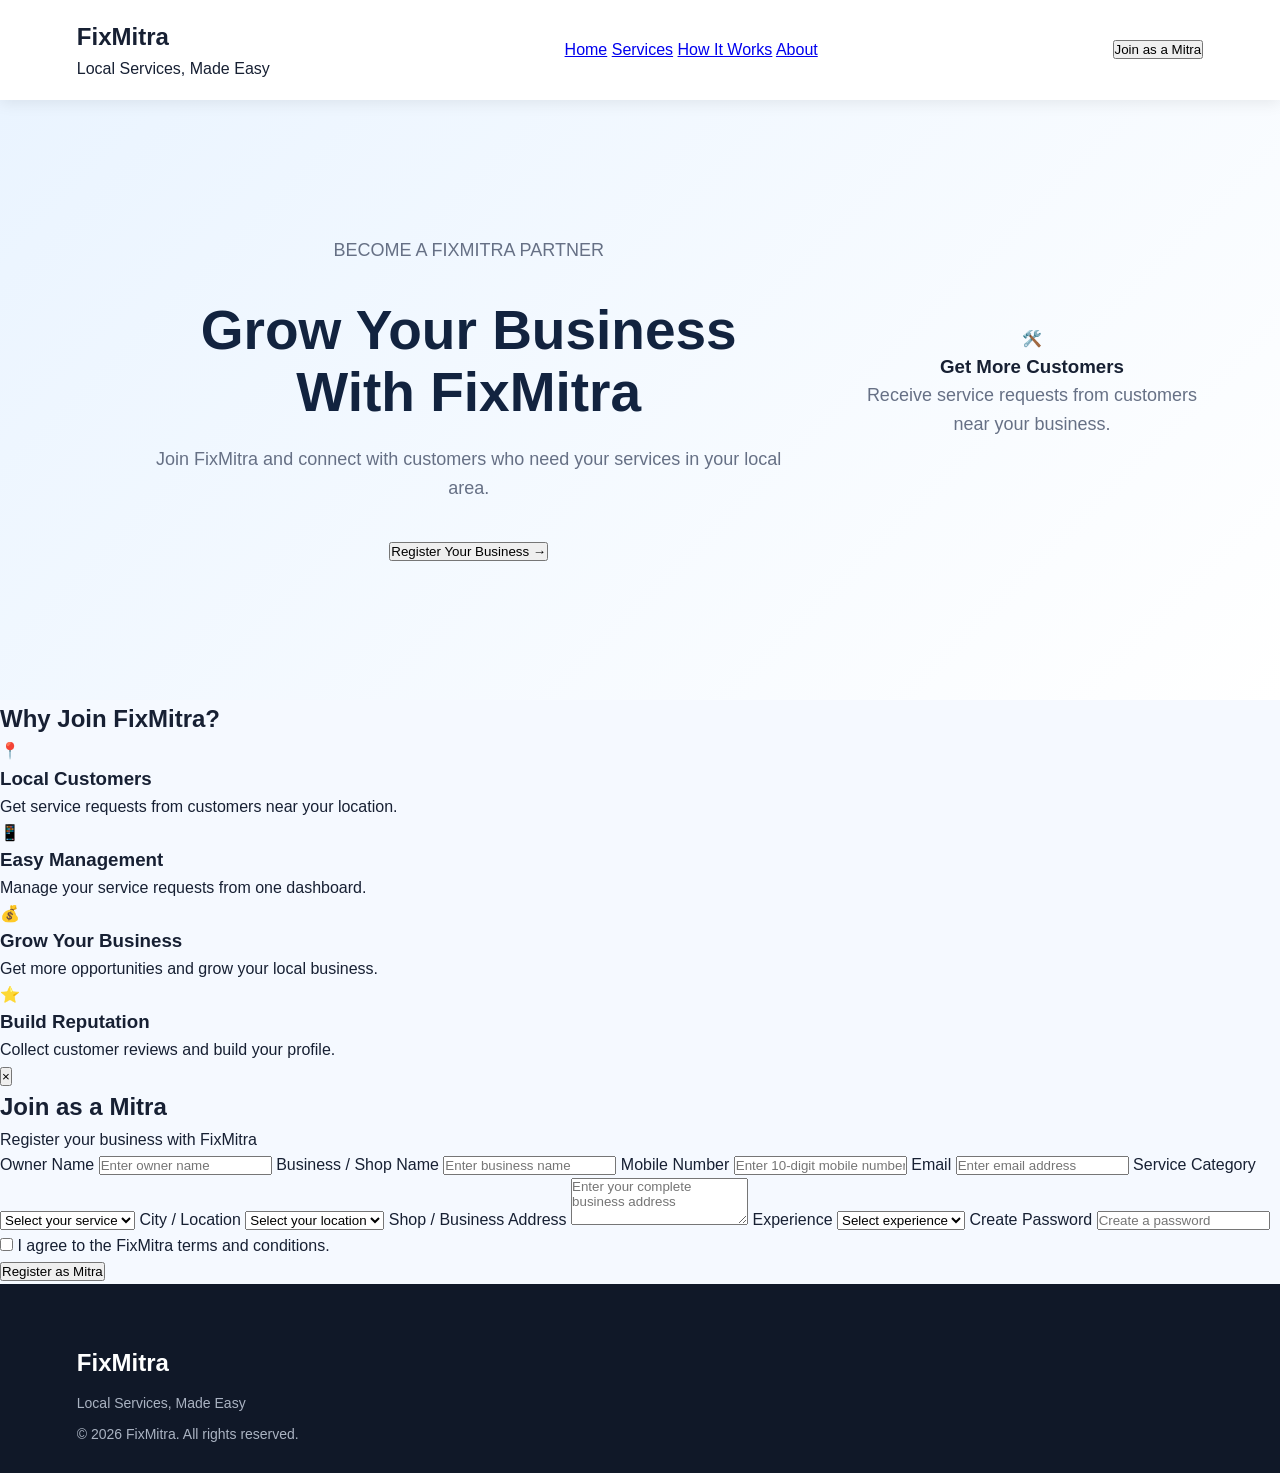
==== index.html @ cf1893b4 "index.html Signed-off-by: Chandra-RO <pratikprabhakar200@gmail.com>" ====
<!DOCTYPE html>
<html lang="en">

<head>

    <meta charset="UTF-8">

    <meta name="viewport" content="width=device-width, initial-scale=1.0">

    <title>FixMitra - Join as a Mitra</title>

    <link rel="stylesheet" href="style.css">

</head>


<body>


    <!-- HEADER -->

    <header class="header">

        <div class="logo">

            <h2>FixMitra</h2>

            <span>Local Services, Made Easy</span>

        </div>


        <nav>

            <a href="index.html">Home</a>

            <a href="index.html#services">Services</a>

            <a href="index.html#how-it-works">How It Works</a>

            <a href="index.html#about">About</a>

        </nav>


        <button
            class="mitra-button"
            onclick="openMitraForm()">

            Join as a Mitra

        </button>

    </header>



    <!-- HERO -->

    <section class="hero">

        <div class="hero-content">

            <p class="small-title">
                BECOME A FIXMITRA PARTNER
            </p>


            <h1>
                Grow Your Business<br>
                With FixMitra
            </h1>


            <p class="hero-text">

                Join FixMitra and connect with customers
                who need your services in your local area.

            </p>


            <button
                class="main-button"
                onclick="openMitraForm()">

                Register Your Business →

            </button>

        </div>


        <div class="hero-card">

            <div class="icon">
                🛠️
            </div>

            <h3>
                Get More Customers
            </h3>

            <p>
                Receive service requests from customers
                near your business.
            </p>

        </div>

    </section>



    <!-- BENEFITS -->

    <section class="benefits">

        <h2>
            Why Join FixMitra?
        </h2>


        <div class="benefit-container">


            <div class="benefit-card">

                <div class="benefit-icon">
                    📍
                </div>

                <h3>
                    Local Customers
                </h3>

                <p>
                    Get service requests from customers
                    near your location.
                </p>

            </div>



            <div class="benefit-card">

                <div class="benefit-icon">
                    📱
                </div>

                <h3>
                    Easy Management
                </h3>

                <p>
                    Manage your service requests
                    from one dashboard.
                </p>

            </div>



            <div class="benefit-card">

                <div class="benefit-icon">
                    💰
                </div>

                <h3>
                    Grow Your Business
                </h3>

                <p>
                    Get more opportunities and
                    grow your local business.
                </p>

            </div>



            <div class="benefit-card">

                <div class="benefit-icon">
                    ⭐
                </div>

                <h3>
                    Build Reputation
                </h3>

                <p>
                    Collect customer reviews and
                    build your profile.
                </p>

            </div>


        </div>

    </section>



    <!-- MITRA REGISTRATION POPUP -->

    <div
        class="mitra-overlay"
        id="mitraOverlay">


        <div class="mitra-box">


            <button
                class="close-button"
                onclick="closeMitraForm()">

                ×

            </button>


            <div class="form-header">

                <h2>
                    Join as a Mitra
                </h2>

                <p>
                    Register your business with FixMitra
                </p>

            </div>



            <form
                id="mitraForm"
                onsubmit="submitMitra(event)">


                <!-- OWNER NAME -->

                <label>
                    Owner Name
                </label>

                <input
                    type="text"
                    id="ownerName"
                    placeholder="Enter owner name"
                    required>



                <!-- BUSINESS NAME -->

                <label>
                    Business / Shop Name
                </label>

                <input
                    type="text"
                    id="businessName"
                    placeholder="Enter business name"
                    required>



                <!-- MOBILE -->

                <label>
                    Mobile Number
                </label>

                <input
                    type="tel"
                    id="mitraPhone"
                    placeholder="Enter 10-digit mobile number"
                    maxlength="10"
                    required>



                <!-- EMAIL -->

                <label>
                    Email
                </label>

                <input
                    type="email"
                    id="mitraEmail"
                    placeholder="Enter email address"
                    required>



                <!-- SERVICE -->

                <label>
                    Service Category
                </label>

                <select
                    id="mitraService"
                    required>

                    <option value="">
                        Select your service
                    </option>

                    <option value="Electrician">
                        Electrician
                    </option>

                    <option value="Plumber">
                        Plumber
                    </option>

                    <option value="AC Repair">
                        AC Repair
                    </option>

                    <option value="RO Service">
                        RO Service
                    </option>

                    <option value="Carpenter">
                        Carpenter
                    </option>

                    <option value="Cleaning">
                        Cleaning
                    </option>

                    <option value="Home Repair">
                        Home Repair
                    </option>

                    <option value="Computer Repair">
                        Computer Repair
                    </option>

                    <option value="Appliance Repair">
                        Appliance Repair
                    </option>

                    <option value="Painter">
                        Painter
                    </option>

                    <option value="Other">
                        Other
                    </option>

                </select>



                <!-- LOCATION -->

                <label>
                    City / Location
                </label>

                <select
                    id="mitraLocation"
                    required>

                    <option value="">
                        Select your location
                    </option>

                    <option value="Gurugram">
                        Gurugram
                    </option>

                    <option value="Delhi">
                        Delhi
                    </option>

                    <option value="Noida">
                        Noida
                    </option>

                    <option value="Faridabad">
                        Faridabad
                    </option>

                </select>



                <!-- ADDRESS -->

                <label>
                    Shop / Business Address
                </label>

                <textarea
                    id="mitraAddress"
                    rows="3"
                    placeholder="Enter your complete business address"
                    required></textarea>



                <!-- EXPERIENCE -->

                <label>
                    Experience
                </label>

                <select
                    id="mitraExperience"
                    required>

                    <option value="">
                        Select experience
                    </option>

                    <option value="Less than 1 year">
                        Less than 1 year
                    </option>

                    <option value="1-3 years">
                        1-3 years
                    </option>

                    <option value="3-5 years">
                        3-5 years
                    </option>

                    <option value="5-10 years">
                        5-10 years
                    </option>

                    <option value="10+ years">
                        10+ years
                    </option>

                </select>



                <!-- PASSWORD -->

                <label>
                    Create Password
                </label>

                <input
                    type="password"
                    id="mitraPassword"
                    placeholder="Create a password"
                    minlength="6"
                    required>



                <!-- TERMS -->

                <div class="terms">

                    <input
                        type="checkbox"
                        id="mitraTerms"
                        required>

                    <span>
                        I agree to the FixMitra terms
                        and conditions.
                    </span>

                </div>



                <!-- SUBMIT -->

                <button
                    type="submit"
                    class="register-button">

                    Register as Mitra

                </button>


            </form>


        </div>

    </div>



    <!-- FOOTER -->

    <footer class="footer">

        <h2>
            FixMitra
        </h2>

        <p>
            Local Services, Made Easy
        </p>

        <p>
            © 2026 FixMitra. All rights reserved.
        </p>

    </footer>



    <script src="script.js"></script>

</body>

</html>
---- style.css ----
/* =========================
   RESET
========================= */

* {
    margin: 0;
    padding: 0;
    box-sizing: border-box;
}


html {
    scroll-behavior: smooth;
}


body {
    font-family: Arial, sans-serif;

    background-color: #f5f9ff;

    color: #172033;

    line-height: 1.6;
}


button,
input,
select,
textarea {
    font-family: inherit;
}


/* =========================
   HEADER
========================= */

.header {
    position: sticky;

    top: 0;

    z-index: 1000;

    display: flex;

    align-items: center;

    justify-content: space-between;

    gap: 25px;

    padding: 18px 6%;

    background-color: white;

    box-shadow:
        0 3px 15px rgba(0, 0, 0, 0.08);
}


.logo-area h2 {
    color: #1268e3;

    font-size: 27px;
}


.logo-area span {
    display: block;

    color: #6b7280;

    font-size: 11px;

    margin-top: -4px;
}


.navbar {
    display: flex;

    align-items: center;

    gap: 25px;
}


.navbar a {
    text-decoration: none;

    color: #374151;

    font-size: 15px;

    font-weight: 600;

    transition: 0.3s;
}


.navbar a:hover {
    color: #1268e3;
}


.login-btn {
    border: none;

    background-color: #1268e3;

    color: white;

    padding: 11px 20px;

    border-radius: 8px;

    font-size: 14px;

    font-weight: bold;

    cursor: pointer;

    transition: 0.3s;
}


.login-btn:hover {
    background-color: #0d55bd;

    transform: translateY(-1px);
}


/* =========================
   HERO
========================= */

.hero {
    min-height: 600px;

    display: flex;

    align-items: center;

    justify-content: center;

    text-align: center;

    padding: 80px 6%;

    background:
        linear-gradient(
            135deg,
            #eaf4ff,
            #ffffff
        );
}


.hero-content {
    width: 100%;

    max-width: 900px;
}


.hero-tag {
    display: inline-block;

    color: #1268e3;

    font-size: 13px;

    font-weight: bold;

    letter-spacing: 1.5px;

    margin-bottom: 18px;
}


.hero h1 {
    color: #12233f;

    font-size: 55px;

    line-height: 1.12;

    margin-bottom: 22px;
}


.hero p {
    max-width: 650px;

    margin: auto;

    color: #667085;

    font-size: 18px;

    margin-bottom: 35px;
}


.search-box {
    max-width: 850px;

    margin: auto;

    display: grid;

    grid-template-columns: 180px 1fr 170px;

    gap: 10px;

    padding: 10px;

    background-color: white;

    border-radius: 14px;

    box-shadow:
        0 12px 35px rgba(18, 104, 227, 0.12);
}


.search-box input,
.search-box select {
    width: 100%;

    border: 1px solid #dbe3ef;

    border-radius: 8px;

    padding: 14px;

    outline: none;

    background-color: white;

    color: #374151;
}


.search-box input:focus,
.search-box select:focus {
    border-color: #1268e3;
}


.search-box button {
    border: none;

    border-radius: 8px;

    background-color: #1268e3;

    color: white;

    font-weight: bold;

    cursor: pointer;

    transition: 0.3s;
}


.search-box button:hover {
    background-color: #0d55bd;
}


.trust-features {
    display: flex;

    justify-content: center;

    flex-wrap: wrap;

    gap: 25px;

    margin-top: 25px;

    color: #4b5563;

    font-size: 14px;
}


/* =========================
   COMMON SECTION
========================= */

.services-section,
.how-section,
.why-section,
.about-section {
    padding: 90px 6%;
}


.section-heading {
    text-align: center;

    max-width: 700px;

    margin: 0 auto 50px;
}


.section-heading span {
    color: #1268e3;

    font-size: 13px;

    font-weight: bold;

    letter-spacing: 1.5px;
}


.section-heading h2 {
    color: #12233f;

    font-size: 36px;

    margin: 10px 0;
}


.section-heading p {
    color: #6b7280;
}


/* =========================
   SERVICES
========================= */

.services-grid {
    display: grid;

    grid-template-columns:
        repeat(5, 1fr);

    gap: 20px;

    max-width: 1250px;

    margin: auto;
}


.service-card {
    background-color: white;

    border: 1px solid #e3ebf5;

    border-radius: 15px;

    padding: 28px 18px;

    text-align: center;

    cursor: pointer;

    transition: 0.3s;

    box-shadow:
        0 5px 18px rgba(0, 0, 0, 0.04);
}


.service-card:hover {
    transform: translateY(-7px);

    border-color: #1268e3;

    box-shadow:
        0 12px 30px rgba(18, 104, 227, 0.12);
}


.service-icon {
    font-size: 38px;

    margin-bottom: 14px;
}


.service-card h3 {
    color: #1f2937;

    margin-bottom: 7px;

    font-size: 18px;
}


.service-card p {
    color: #6b7280;

    font-size: 13px;
}


/* =========================
   POST PROBLEM BUTTON
========================= */

.problem-button-area {
    max-width: 800px;

    margin: 60px auto 0;

    padding: 40px;

    text-align: center;

    background-color: white;

    border: 1px solid #dbe8f8;

    border-radius: 18px;

    box-shadow:
        0 10px 30px rgba(0, 0, 0, 0.05);
}


.problem-button-area h3 {
    color: #172033;

    font-size: 24px;

    margin-bottom: 8px;
}


.problem-button-area p {
    color: #6b7280;

    margin-bottom: 22px;
}


.problem-button-area button {
    border: none;

    background-color: #1268e3;

    color: white;

    padding: 13px 25px;

    border-radius: 9px;

    font-size: 15px;

    font-weight: bold;

    cursor: pointer;

    transition: 0.3s;
}


.problem-button-area button:hover {
    background-color: #0d55bd;

    transform: translateY(-2px);
}


/* =========================
   HOW IT WORKS
========================= */

.how-section {
    background-color: white;
}


.how-grid {
    max-width: 1100px;

    margin: auto;

    display: grid;

    grid-template-columns:
        repeat(4, 1fr);

    gap: 25px;
}


.how-card {
    text-align: center;

    padding: 25px;
}


.step-number {
    width: 55px;

    height: 55px;

    display: flex;

    align-items: center;

    justify-content: center;

    margin: 0 auto 18px;

    border-radius: 50%;

    background-color: #eaf3ff;

    color: #1268e3;

    font-weight: bold;
}


.how-card h3 {
    margin-bottom: 10px;

    color: #1f2937;
}


.how-card p {
    color: #6b7280;

    font-size: 14px;
}


/* =========================
   WHY FIXMITRA
========================= */

.why-grid {
    max-width: 1100px;

    margin: auto;

    display: grid;

    grid-template-columns:
        repeat(4, 1fr);

    gap: 22px;
}


.why-card {
    background-color: white;

    padding: 30px 22px;

    border-radius: 15px;

    border: 1px solid #e4ebf4;

    text-align: center;
}


.why-card > div {
    font-size: 30px;

    color: #1268e3;

    margin-bottom: 12px;
}


.why-card h3 {
    margin-bottom: 8px;
}


.why-card p {
    color: #6b7280;

    font-size: 14px;
}


/* =========================
   ABOUT
========================= */

.about-section {
    background-color: white;

    text-align: center;
}


.about-content {
    max-width: 800px;

    margin: auto;
}


.about-content > span {
    color: #1268e3;

    font-size: 13px;

    font-weight: bold;

    letter-spacing: 1.5px;
}


.about-content h2 {
    font-size: 36px;

    margin: 10px 0 18px;
}


.about-content p {
    color: #667085;

    font-size: 16px;
}


/* =========================
   CTA
========================= */

.cta-section {
    margin: 0;

    padding: 65px 6%;

    display: flex;

    align-items: center;

    justify-content: space-between;

    gap: 30px;

    background-color: #1268e3;

    color: white;
}


.cta-section h2 {
    font-size: 32px;

    margin-bottom: 5px;
}


.cta-section p {
    opacity: 0.9;
}


.cta-section button {
    border: none;

    background-color: white;

    color: #1268e3;

    padding: 14px 25px;

    border-radius: 9px;

    font-weight: bold;

    cursor: pointer;

    transition: 0.3s;
}


.cta-section button:hover {
    transform: translateY(-2px);

    box-shadow:
        0 8px 20px rgba(0, 0, 0, 0.15);
}


/* =========================
   FOOTER
========================= */

.footer {
    background-color: #101828;

    color: white;

    padding: 60px 6% 20px;
}


.footer-grid {
    max-width: 1200px;

    margin: auto;

    display: grid;

    grid-template-columns:
        1.5fr
        1fr
        1fr
        1fr;

    gap: 40px;
}


.footer h2 {
    color: white;

    margin-bottom: 10px;
}


.footer h3 {
    margin-bottom: 15px;

    font-size: 16px;
}


.footer p {
    color: #aab3c2;

    font-size: 14px;

    margin-bottom: 8px;
}


.footer a {
    display: block;

    color: #aab3c2;

    text-decoration: none;

    font-size: 14px;

    margin-bottom: 9px;

    transition: 0.3s;
}


.footer a:hover {
    color: white;
}


.footer-bottom {
    max-width: 1200px;

    margin: 40px auto 0;

    padding-top: 20px;

    border-top: 1px solid #273244;

    text-align: center;
}


.footer-bottom p {
    margin: 0;
}


/* =========================
   PROBLEM FORM OVERLAY
========================= */

.problem-overlay {
    position: fixed;

    top: 0;

    left: 0;

    width: 100%;

    height: 100%;

    padding: 25px;

    background-color:
        rgba(15, 23, 42, 0.65);

    display: none;

    align-items: center;

    justify-content: center;

    z-index: 3000;

    overflow-y: auto;
}


/* =========================
   PROBLEM FORM BOX
========================= */

.problem-box {
    width: 100%;

    max-width: 560px;

    background-color: white;

    border-radius: 20px;

    padding: 35px;

    position: relative;

    box-shadow:
        0 25px 70px rgba(0, 0, 0, 0.25);

    animation:
        problemOpen 0.25s ease;
}


@keyframes problemOpen {

    from {
        opacity: 0;

        transform: translateY(20px)
                   scale(0.97);
    }

    to {
        opacity: 1;

        transform: translateY(0)
                   scale(1);
    }

}


.close-problem {
    position: absolute;

    top: 15px;

    right: 16px;

    width: 38px;

    height: 38px;

    border: none;

    border-radius: 50%;

    background-color: #f1f5f9;

    color: #374151;

    font-size: 25px;

    cursor: pointer;

    transition: 0.3s;
}


.close-problem:hover {
    background-color: #e2e8f0;
}


/* =========================
   PROBLEM HEADER
========================= */

.problem-header {
    padding-right: 40px;

    margin-bottom: 25px;
}


.problem-header span {
    color: #1268e3;

    font-size: 11px;

    font-weight: bold;

    letter-spacing: 1.3px;
}


.problem-header h2 {
    color: #172033;

    font-size: 29px;

    margin: 5px 0 7px;
}


.problem-header p {
    color: #6b7280;

    font-size: 14px;
}


/* =========================
   PROBLEM FORM
========================= */

#problemForm label {
    display: block;

    color: #374151;

    font-size: 14px;

    font-weight: bold;

    margin-bottom: 7px;
}


#problemForm label span {
    color: #9ca3af;

    font-weight: normal;

    font-size: 12px;
}


#problemForm input,
#problemForm select,
#problemForm textarea {
    width: 100%;

    padding: 13px 14px;

    margin-bottom: 17px;

    border: 1px solid #dbe3ef;

    border-radius: 9px;

    outline: none;

    background-color: white;

    color: #374151;

    font-size: 14px;

    transition: 0.2s;
}


#problemForm input:focus,
#problemForm select:focus,
#problemForm textarea:focus {
    border-color: #1268e3;

    box-shadow:
        0 0 0 3px
        rgba(18, 104, 227, 0.10);
}


#problemForm textarea {
    resize: vertical;

    min-height: 100px;
}


#problemForm input[type="file"] {
    padding: 10px;

    background-color: #f8fafc;

    cursor: pointer;
}


/* =========================
   SUBMIT BUTTON
========================= */

.problem-submit {
    width: 100%;

    border: none;

    padding: 14px;

    border-radius: 9px;

    background-color: #1268e3;

    color: white;

    font-size: 15px;

    font-weight: bold;

    cursor: pointer;

    transition: 0.3s;
}


.problem-submit:hover {
    background-color: #0d55bd;

    transform: translateY(-1px);
}


/* =========================
   LOGIN POPUP
========================= */

.login-overlay {
    position: fixed;

    top: 0;
    left: 0;

    width: 100%;
    height: 100%;

    background-color:
        rgba(0, 0, 0, 0.55);

    display: flex;

    align-items: center;

    justify-content: center;

    padding: 20px;

    z-index: 2000;
}


.login-box {
    width: 100%;

    max-width: 430px;

    background-color: white;

    padding: 35px;

    border-radius: 18px;

    position: relative;

    box-shadow:
        0 20px 50px
        rgba(0, 0, 0, 0.25);

    text-align: center;
}


.login-box h2 {
    color: #1268e3;

    font-size: 28px;

    margin-bottom: 8px;
}


.login-subtitle {
    color: #6b7280;

    margin-bottom: 25px;
}


.close-login {
    position: absolute;

    top: 12px;
    right: 15px;

    width: 35px;
    height: 35px;

    border: none;

    background-color: #f1f5f9;

    color: #374151;

    border-radius: 50%;

    font-size: 24px;

    cursor: pointer;
}


.close-login:hover {
    background-color: #e2e8f0;
}


.login-box input {
    width: 100%;

    padding: 14px;

    margin-bottom: 15px;

    border: 1px solid #dbe3ef;

    border-radius: 9px;

    font-size: 15px;

    outline: none;
}


.login-box input:focus {
    border-color: #1268e3;

    box-shadow:
        0 0 0 3px
        rgba(18, 104, 227, 0.10);
}


.login-submit {
    width: 100%;

    padding: 14px;

    border: none;

    border-radius: 9px;

    background-color: #1268e3;

    color: white;

    font-size: 16px;

    font-weight: bold;

    cursor: pointer;
}


.login-submit:hover {
    background-color: #0d55bd;
}


.login-note {
    margin-top: 18px;

    font-size: 12px;

    color: #9ca3af;

    line-height: 1.5;
}


/* =========================
   MOBILE
========================= */

@media (max-width: 1000px) {

    .services-grid {
        grid-template-columns:
            repeat(3, 1fr);
    }


    .how-grid,
    .why-grid {
        grid-template-columns:
            repeat(2, 1fr);
    }


    .navbar {
        gap: 15px;
    }

}


@media (max-width: 700px) {

    .header {
        flex-wrap: wrap;

        justify-content: center;
    }


    .navbar {
        order: 3;

        width: 100%;

        justify-content: center;

        flex-wrap: wrap;
    }


    .hero {
        padding: 60px 5%;
    }


    .hero h1 {
        font-size: 40px;
    }


    .search-box {
        grid-template-columns: 1fr;
    }


    .search-box button {
        padding: 14px;
    }


    .services-grid {
        grid-template-columns:
            repeat(2, 1fr);
    }


    .cta-section {
        flex-direction: column;

        text-align: center;
    }


    .footer-grid {
        grid-template-columns:
            repeat(2, 1fr);
    }

}


@media (max-width: 600px) {

    .services-section,
    .how-section,
    .why-section,
    .about-section {
        padding: 65px 5%;
    }


    .section-heading h2 {
        font-size: 29px;
    }


    .services-grid {
        grid-template-columns: 1fr;
    }


    .how-grid,
    .why-grid {
        grid-template-columns: 1fr;
    }


    .problem-button-area {
        padding: 30px 20px;
    }


    .problem-box {
        padding: 28px 20px;

        border-radius: 16px;
    }


    .problem-header h2 {
        font-size: 24px;
    }


    .login-box {
        padding: 28px 20px;
    }


    .login-box h2 {
        font-size: 24px;
    }


    .footer-grid {
        grid-template-columns: 1fr;

        text-align: center;
    }

}
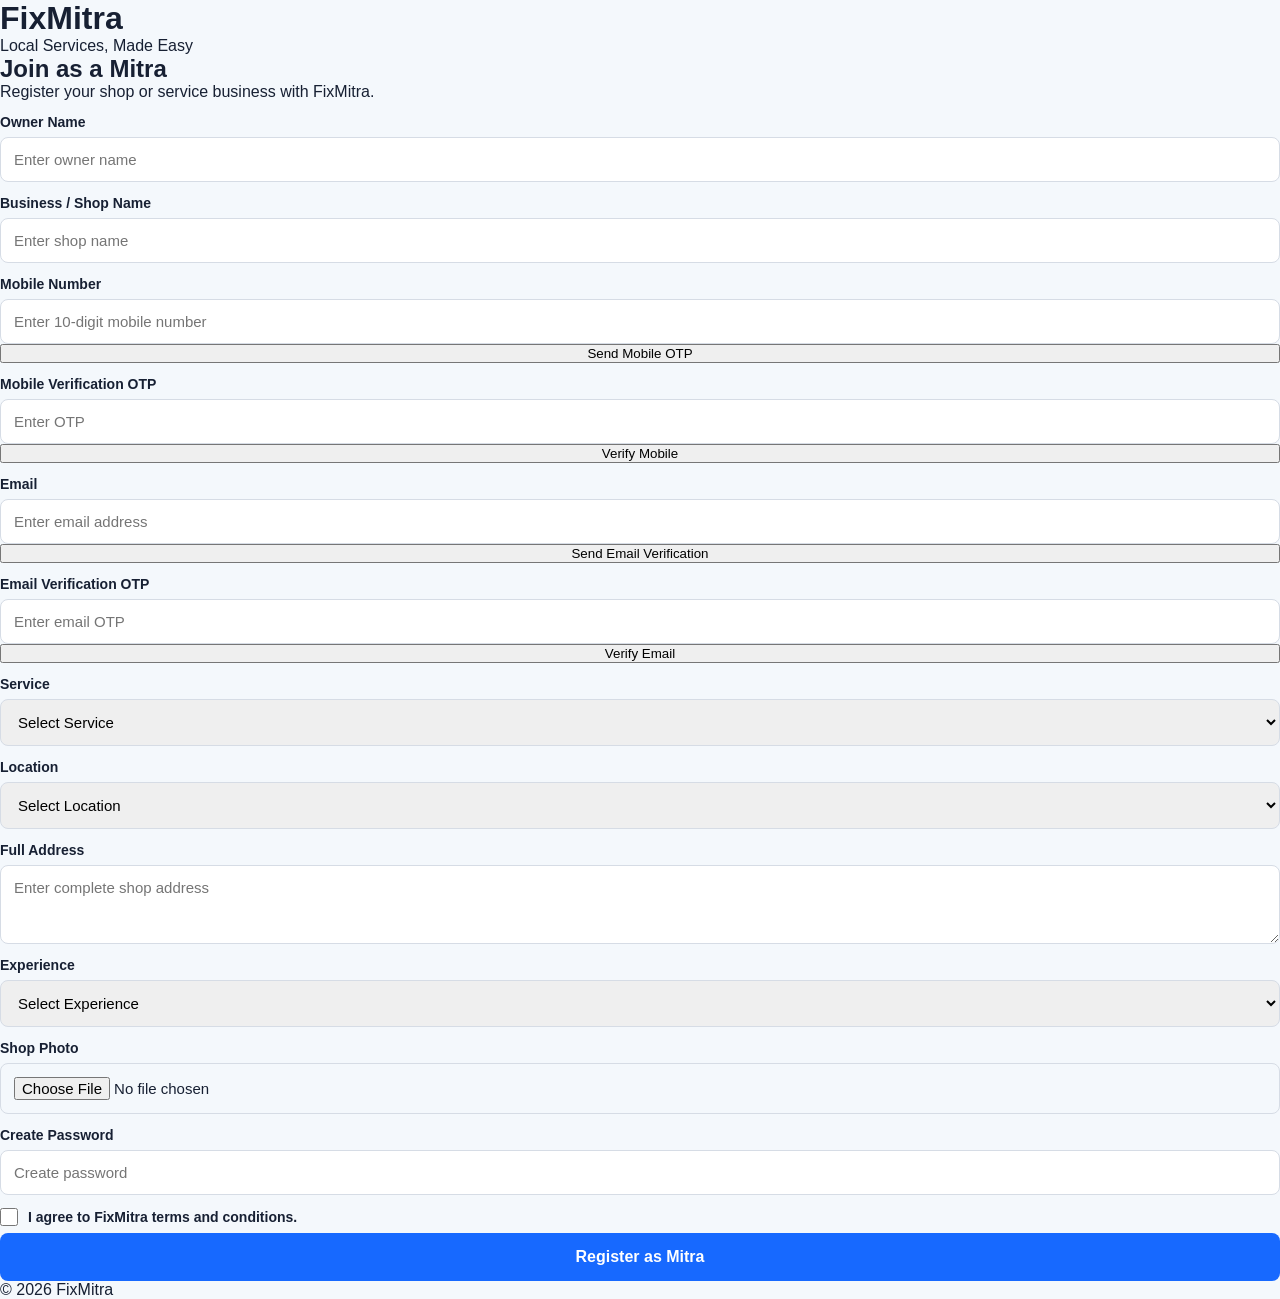
==== commit 90870117: "index.html Signed-off-by: Chandra-RO <pratikprabhakar200@gmail.com>" ====
--- a/index.html
+++ b/index.html
@@ -5,11 +5,13 @@
 
     <meta charset="UTF-8">
 
-    <meta name="viewport" content="width=device-width, initial-scale=1.0">
-
-    <title>FixMitra - Join as a Mitra</title>
-
-    <link rel="stylesheet" href="style.css">
+    <meta name="viewport"
+          content="width=device-width, initial-scale=1.0">
+
+    <title>FixMitra - Mitra Registration</title>
+
+    <link rel="stylesheet"
+          href="style.css">
 
 </head>
 
@@ -17,230 +19,29 @@
 <body>
 
 
-    <!-- HEADER -->
-
-    <header class="header">
-
-        <div class="logo">
-
-            <h2>FixMitra</h2>
-
-            <span>Local Services, Made Easy</span>
-
-        </div>
-
-
-        <nav>
-
-            <a href="index.html">Home</a>
-
-            <a href="index.html#services">Services</a>
-
-            <a href="index.html#how-it-works">How It Works</a>
-
-            <a href="index.html#about">About</a>
-
-        </nav>
-
-
-        <button
-            class="mitra-button"
-            onclick="openMitraForm()">
-
-            Join as a Mitra
-
-        </button>
+    <header>
+
+        <h1>FixMitra</h1>
+
+        <p>Local Services, Made Easy</p>
 
     </header>
 
 
 
-    <!-- HERO -->
-
-    <section class="hero">
-
-        <div class="hero-content">
-
-            <p class="small-title">
-                BECOME A FIXMITRA PARTNER
+    <main>
+
+        <section class="registration-box">
+
+            <h2>Join as a Mitra</h2>
+
+            <p>
+                Register your shop or service business
+                with FixMitra.
             </p>
 
 
-            <h1>
-                Grow Your Business<br>
-                With FixMitra
-            </h1>
-
-
-            <p class="hero-text">
-
-                Join FixMitra and connect with customers
-                who need your services in your local area.
-
-            </p>
-
-
-            <button
-                class="main-button"
-                onclick="openMitraForm()">
-
-                Register Your Business →
-
-            </button>
-
-        </div>
-
-
-        <div class="hero-card">
-
-            <div class="icon">
-                🛠️
-            </div>
-
-            <h3>
-                Get More Customers
-            </h3>
-
-            <p>
-                Receive service requests from customers
-                near your business.
-            </p>
-
-        </div>
-
-    </section>
-
-
-
-    <!-- BENEFITS -->
-
-    <section class="benefits">
-
-        <h2>
-            Why Join FixMitra?
-        </h2>
-
-
-        <div class="benefit-container">
-
-
-            <div class="benefit-card">
-
-                <div class="benefit-icon">
-                    📍
-                </div>
-
-                <h3>
-                    Local Customers
-                </h3>
-
-                <p>
-                    Get service requests from customers
-                    near your location.
-                </p>
-
-            </div>
-
-
-
-            <div class="benefit-card">
-
-                <div class="benefit-icon">
-                    📱
-                </div>
-
-                <h3>
-                    Easy Management
-                </h3>
-
-                <p>
-                    Manage your service requests
-                    from one dashboard.
-                </p>
-
-            </div>
-
-
-
-            <div class="benefit-card">
-
-                <div class="benefit-icon">
-                    💰
-                </div>
-
-                <h3>
-                    Grow Your Business
-                </h3>
-
-                <p>
-                    Get more opportunities and
-                    grow your local business.
-                </p>
-
-            </div>
-
-
-
-            <div class="benefit-card">
-
-                <div class="benefit-icon">
-                    ⭐
-                </div>
-
-                <h3>
-                    Build Reputation
-                </h3>
-
-                <p>
-                    Collect customer reviews and
-                    build your profile.
-                </p>
-
-            </div>
-
-
-        </div>
-
-    </section>
-
-
-
-    <!-- MITRA REGISTRATION POPUP -->
-
-    <div
-        class="mitra-overlay"
-        id="mitraOverlay">
-
-
-        <div class="mitra-box">
-
-
-            <button
-                class="close-button"
-                onclick="closeMitraForm()">
-
-                ×
-
-            </button>
-
-
-            <div class="form-header">
-
-                <h2>
-                    Join as a Mitra
-                </h2>
-
-                <p>
-                    Register your business with FixMitra
-                </p>
-
-            </div>
-
-
-
-            <form
-                id="mitraForm"
-                onsubmit="submitMitra(event)">
+            <form id="mitraForm">
 
 
                 <!-- OWNER NAME -->
@@ -266,7 +67,7 @@
                 <input
                     type="text"
                     id="businessName"
-                    placeholder="Enter business name"
+                    placeholder="Enter shop name"
                     required>
 
 
@@ -279,12 +80,45 @@
 
                 <input
                     type="tel"
-                    id="mitraPhone"
+                    id="mobile"
                     placeholder="Enter 10-digit mobile number"
                     maxlength="10"
                     required>
 
 
+                <button
+                    type="button"
+                    onclick="sendMobileOTP()">
+
+                    Send Mobile OTP
+
+                </button>
+
+
+
+                <!-- MOBILE OTP -->
+
+                <label>
+                    Mobile Verification OTP
+                </label>
+
+                <input
+                    type="text"
+                    id="mobileOTP"
+                    placeholder="Enter OTP"
+                    maxlength="6"
+                    required>
+
+
+                <button
+                    type="button"
+                    onclick="verifyMobileOTP()">
+
+                    Verify Mobile
+
+                </button>
+
+
 
                 <!-- EMAIL -->
 
@@ -294,67 +128,100 @@
 
                 <input
                     type="email"
-                    id="mitraEmail"
+                    id="email"
                     placeholder="Enter email address"
                     required>
 
 
+                <button
+                    type="button"
+                    onclick="sendEmailOTP()">
+
+                    Send Email Verification
+
+                </button>
+
+
+
+                <!-- EMAIL OTP -->
+
+                <label>
+                    Email Verification OTP
+                </label>
+
+                <input
+                    type="text"
+                    id="emailOTP"
+                    placeholder="Enter email OTP"
+                    maxlength="6"
+                    required>
+
+
+                <button
+                    type="button"
+                    onclick="verifyEmailOTP()">
+
+                    Verify Email
+
+                </button>
+
+
 
                 <!-- SERVICE -->
 
                 <label>
-                    Service Category
+                    Service
                 </label>
 
                 <select
-                    id="mitraService"
+                    id="service"
                     required>
 
                     <option value="">
-                        Select your service
-                    </option>
-
-                    <option value="Electrician">
+                        Select Service
+                    </option>
+
+                    <option>
                         Electrician
                     </option>
 
-                    <option value="Plumber">
+                    <option>
                         Plumber
                     </option>
 
-                    <option value="AC Repair">
+                    <option>
                         AC Repair
                     </option>
 
-                    <option value="RO Service">
+                    <option>
                         RO Service
                     </option>
 
-                    <option value="Carpenter">
+                    <option>
                         Carpenter
                     </option>
 
-                    <option value="Cleaning">
+                    <option>
                         Cleaning
                     </option>
 
-                    <option value="Home Repair">
+                    <option>
                         Home Repair
                     </option>
 
-                    <option value="Computer Repair">
+                    <option>
                         Computer Repair
                     </option>
 
-                    <option value="Appliance Repair">
+                    <option>
                         Appliance Repair
                     </option>
 
-                    <option value="Painter">
+                    <option>
                         Painter
                     </option>
 
-                    <option value="Other">
+                    <option>
                         Other
                     </option>
 
@@ -365,30 +232,30 @@
                 <!-- LOCATION -->
 
                 <label>
-                    City / Location
+                    Location
                 </label>
 
                 <select
-                    id="mitraLocation"
+                    id="location"
                     required>
 
                     <option value="">
-                        Select your location
-                    </option>
-
-                    <option value="Gurugram">
+                        Select Location
+                    </option>
+
+                    <option>
                         Gurugram
                     </option>
 
-                    <option value="Delhi">
+                    <option>
                         Delhi
                     </option>
 
-                    <option value="Noida">
+                    <option>
                         Noida
                     </option>
 
-                    <option value="Faridabad">
+                    <option>
                         Faridabad
                     </option>
 
@@ -399,13 +266,13 @@
                 <!-- ADDRESS -->
 
                 <label>
-                    Shop / Business Address
+                    Full Address
                 </label>
 
                 <textarea
-                    id="mitraAddress"
+                    id="address"
                     rows="3"
-                    placeholder="Enter your complete business address"
+                    placeholder="Enter complete shop address"
                     required></textarea>
 
 
@@ -417,30 +284,30 @@
                 </label>
 
                 <select
-                    id="mitraExperience"
+                    id="experience"
                     required>
 
                     <option value="">
-                        Select experience
-                    </option>
-
-                    <option value="Less than 1 year">
+                        Select Experience
+                    </option>
+
+                    <option>
                         Less than 1 year
                     </option>
 
-                    <option value="1-3 years">
+                    <option>
                         1-3 years
                     </option>
 
-                    <option value="3-5 years">
+                    <option>
                         3-5 years
                     </option>
 
-                    <option value="5-10 years">
+                    <option>
                         5-10 years
                     </option>
 
-                    <option value="10+ years">
+                    <option>
                         10+ years
                     </option>
 
@@ -448,6 +315,20 @@
 
 
 
+                <!-- SHOP PHOTO -->
+
+                <label>
+                    Shop Photo
+                </label>
+
+                <input
+                    type="file"
+                    id="shopPhoto"
+                    accept="image/*"
+                    required>
+
+
+
                 <!-- PASSWORD -->
 
                 <label>
@@ -456,8 +337,8 @@
 
                 <input
                     type="password"
-                    id="mitraPassword"
-                    placeholder="Create a password"
+                    id="password"
+                    placeholder="Create password"
                     minlength="6"
                     required>
 
@@ -465,23 +346,21 @@
 
                 <!-- TERMS -->
 
-                <div class="terms">
+                <label class="terms">
 
                     <input
                         type="checkbox"
-                        id="mitraTerms"
+                        id="terms"
                         required>
 
-                    <span>
-                        I agree to the FixMitra terms
-                        and conditions.
-                    </span>
-
-                </div>
-
-
-
-                <!-- SUBMIT -->
+                    I agree to FixMitra
+                    terms and conditions.
+
+                </label>
+
+
+
+                <!-- REGISTER -->
 
                 <button
                     type="submit"
@@ -494,33 +373,21 @@
 
             </form>
 
-
-        </div>
-
-    </div>
-
-
-
-    <!-- FOOTER -->
-
-    <footer class="footer">
-
-        <h2>
-            FixMitra
-        </h2>
+        </section>
+
+    </main>
+
+
+
+    <footer>
 
         <p>
-            Local Services, Made Easy
+            © 2026 FixMitra
         </p>
 
-        <p>
-            © 2026 FixMitra. All rights reserved.
-        </p>
-
     </footer>
 
 
-
     <script src="script.js"></script>
 
 </body>
--- a/style.css
+++ b/style.css
@@ -1,7 +1,3 @@
-/* =========================
-   RESET
-========================= */
-
 * {
     margin: 0;
     padding: 0;
@@ -9,487 +5,227 @@
 }
 
 
-html {
-    scroll-behavior: smooth;
-}
-
-
 body {
     font-family: Arial, sans-serif;
-
-    background-color: #f5f9ff;
-
+    background-color: #f4f8fc;
     color: #172033;
+}
+
+
+/* HEADER */
+
+.header {
+    width: 100%;
+    padding: 18px 7%;
+    background-color: white;
+
+    display: flex;
+    align-items: center;
+    justify-content: space-between;
+
+    box-shadow: 0 2px 10px rgba(0, 0, 0, 0.08);
+
+    position: sticky;
+    top: 0;
+
+    z-index: 1000;
+}
+
+
+.logo h2 {
+    color: #1769ff;
+    font-size: 28px;
+}
+
+
+.logo span {
+    font-size: 12px;
+    color: #777;
+}
+
+
+nav {
+    display: flex;
+    gap: 25px;
+}
+
+
+nav a {
+    text-decoration: none;
+    color: #333;
+    font-size: 15px;
+}
+
+
+nav a:hover {
+    color: #1769ff;
+}
+
+
+.mitra-button {
+    border: none;
+    background-color: #1769ff;
+    color: white;
+
+    padding: 12px 20px;
+
+    border-radius: 8px;
+
+    cursor: pointer;
+
+    font-weight: bold;
+}
+
+
+.mitra-button:hover {
+    background-color: #0d55d9;
+}
+
+
+
+/* HERO */
+
+.hero {
+    min-height: 520px;
+
+    padding: 80px 8%;
+
+    background: linear-gradient(
+        135deg,
+        #eaf3ff,
+        #ffffff
+    );
+
+    display: flex;
+
+    align-items: center;
+
+    justify-content: space-between;
+
+    gap: 50px;
+}
+
+
+.hero-content {
+    max-width: 650px;
+}
+
+
+.small-title {
+    color: #1769ff;
+
+    font-size: 14px;
+
+    font-weight: bold;
+
+    margin-bottom: 15px;
+}
+
+
+.hero h1 {
+    font-size: 52px;
+
+    line-height: 1.1;
+
+    margin-bottom: 20px;
+}
+
+
+.hero-text {
+    font-size: 18px;
+
+    line-height: 1.7;
+
+    color: #555;
+
+    margin-bottom: 30px;
+}
+
+
+.main-button {
+    background-color: #1769ff;
+
+    color: white;
+
+    border: none;
+
+    padding: 15px 25px;
+
+    border-radius: 8px;
+
+    font-size: 16px;
+
+    font-weight: bold;
+
+    cursor: pointer;
+}
+
+
+.main-button:hover {
+    background-color: #0d55d9;
+}
+
+
+/* HERO CARD */
+
+.hero-card {
+    width: 330px;
+
+    padding: 40px 30px;
+
+    background-color: white;
+
+    border-radius: 20px;
+
+    text-align: center;
+
+    box-shadow:
+        0 15px 40px
+        rgba(0, 0, 0, 0.1);
+}
+
+
+.icon {
+    font-size: 60px;
+
+    margin-bottom: 20px;
+}
+
+
+.hero-card h3 {
+    font-size: 22px;
+
+    margin-bottom: 12px;
+}
+
+
+.hero-card p {
+    color: #666;
 
     line-height: 1.6;
 }
 
 
-button,
-input,
-select,
-textarea {
-    font-family: inherit;
-}
-
-
-/* =========================
-   HEADER
-========================= */
-
-.header {
-    position: sticky;
-
-    top: 0;
-
-    z-index: 1000;
-
-    display: flex;
-
-    align-items: center;
-
-    justify-content: space-between;
-
-    gap: 25px;
-
-    padding: 18px 6%;
+
+/* BENEFITS */
+
+.benefits {
+    padding: 80px 7%;
 
     background-color: white;
 
-    box-shadow:
-        0 3px 15px rgba(0, 0, 0, 0.08);
-}
-
-
-.logo-area h2 {
-    color: #1268e3;
-
-    font-size: 27px;
-}
-
-
-.logo-area span {
-    display: block;
-
-    color: #6b7280;
-
-    font-size: 11px;
-
-    margin-top: -4px;
-}
-
-
-.navbar {
-    display: flex;
-
-    align-items: center;
-
-    gap: 25px;
-}
-
-
-.navbar a {
-    text-decoration: none;
-
-    color: #374151;
-
-    font-size: 15px;
-
-    font-weight: 600;
-
-    transition: 0.3s;
-}
-
-
-.navbar a:hover {
-    color: #1268e3;
-}
-
-
-.login-btn {
-    border: none;
-
-    background-color: #1268e3;
-
-    color: white;
-
-    padding: 11px 20px;
-
-    border-radius: 8px;
-
-    font-size: 14px;
-
-    font-weight: bold;
-
-    cursor: pointer;
-
-    transition: 0.3s;
-}
-
-
-.login-btn:hover {
-    background-color: #0d55bd;
-
-    transform: translateY(-1px);
-}
-
-
-/* =========================
-   HERO
-========================= */
-
-.hero {
-    min-height: 600px;
-
-    display: flex;
-
-    align-items: center;
-
-    justify-content: center;
-
     text-align: center;
-
-    padding: 80px 6%;
-
-    background:
-        linear-gradient(
-            135deg,
-            #eaf4ff,
-            #ffffff
-        );
-}
-
-
-.hero-content {
-    width: 100%;
-
-    max-width: 900px;
-}
-
-
-.hero-tag {
-    display: inline-block;
-
-    color: #1268e3;
-
-    font-size: 13px;
-
-    font-weight: bold;
-
-    letter-spacing: 1.5px;
-
-    margin-bottom: 18px;
-}
-
-
-.hero h1 {
-    color: #12233f;
-
-    font-size: 55px;
-
-    line-height: 1.12;
-
-    margin-bottom: 22px;
-}
-
-
-.hero p {
-    max-width: 650px;
-
-    margin: auto;
-
-    color: #667085;
-
-    font-size: 18px;
-
-    margin-bottom: 35px;
-}
-
-
-.search-box {
-    max-width: 850px;
-
-    margin: auto;
-
-    display: grid;
-
-    grid-template-columns: 180px 1fr 170px;
-
-    gap: 10px;
-
-    padding: 10px;
-
-    background-color: white;
-
-    border-radius: 14px;
-
-    box-shadow:
-        0 12px 35px rgba(18, 104, 227, 0.12);
-}
-
-
-.search-box input,
-.search-box select {
-    width: 100%;
-
-    border: 1px solid #dbe3ef;
-
-    border-radius: 8px;
-
-    padding: 14px;
-
-    outline: none;
-
-    background-color: white;
-
-    color: #374151;
-}
-
-
-.search-box input:focus,
-.search-box select:focus {
-    border-color: #1268e3;
-}
-
-
-.search-box button {
-    border: none;
-
-    border-radius: 8px;
-
-    background-color: #1268e3;
-
-    color: white;
-
-    font-weight: bold;
-
-    cursor: pointer;
-
-    transition: 0.3s;
-}
-
-
-.search-box button:hover {
-    background-color: #0d55bd;
-}
-
-
-.trust-features {
-    display: flex;
-
-    justify-content: center;
-
-    flex-wrap: wrap;
-
-    gap: 25px;
-
-    margin-top: 25px;
-
-    color: #4b5563;
-
-    font-size: 14px;
-}
-
-
-/* =========================
-   COMMON SECTION
-========================= */
-
-.services-section,
-.how-section,
-.why-section,
-.about-section {
-    padding: 90px 6%;
-}
-
-
-.section-heading {
-    text-align: center;
-
-    max-width: 700px;
-
-    margin: 0 auto 50px;
-}
-
-
-.section-heading span {
-    color: #1268e3;
-
-    font-size: 13px;
-
-    font-weight: bold;
-
-    letter-spacing: 1.5px;
-}
-
-
-.section-heading h2 {
-    color: #12233f;
-
-    font-size: 36px;
-
-    margin: 10px 0;
-}
-
-
-.section-heading p {
-    color: #6b7280;
-}
-
-
-/* =========================
-   SERVICES
-========================= */
-
-.services-grid {
-    display: grid;
-
-    grid-template-columns:
-        repeat(5, 1fr);
-
-    gap: 20px;
-
-    max-width: 1250px;
-
-    margin: auto;
-}
-
-
-.service-card {
-    background-color: white;
-
-    border: 1px solid #e3ebf5;
-
-    border-radius: 15px;
-
-    padding: 28px 18px;
-
-    text-align: center;
-
-    cursor: pointer;
-
-    transition: 0.3s;
-
-    box-shadow:
-        0 5px 18px rgba(0, 0, 0, 0.04);
-}
-
-
-.service-card:hover {
-    transform: translateY(-7px);
-
-    border-color: #1268e3;
-
-    box-shadow:
-        0 12px 30px rgba(18, 104, 227, 0.12);
-}
-
-
-.service-icon {
-    font-size: 38px;
-
-    margin-bottom: 14px;
-}
-
-
-.service-card h3 {
-    color: #1f2937;
-
-    margin-bottom: 7px;
-
-    font-size: 18px;
-}
-
-
-.service-card p {
-    color: #6b7280;
-
-    font-size: 13px;
-}
-
-
-/* =========================
-   POST PROBLEM BUTTON
-========================= */
-
-.problem-button-area {
-    max-width: 800px;
-
-    margin: 60px auto 0;
-
-    padding: 40px;
-
-    text-align: center;
-
-    background-color: white;
-
-    border: 1px solid #dbe8f8;
-
-    border-radius: 18px;
-
-    box-shadow:
-        0 10px 30px rgba(0, 0, 0, 0.05);
-}
-
-
-.problem-button-area h3 {
-    color: #172033;
-
-    font-size: 24px;
-
-    margin-bottom: 8px;
-}
-
-
-.problem-button-area p {
-    color: #6b7280;
-
-    margin-bottom: 22px;
-}
-
-
-.problem-button-area button {
-    border: none;
-
-    background-color: #1268e3;
-
-    color: white;
-
-    padding: 13px 25px;
-
-    border-radius: 9px;
-
-    font-size: 15px;
-
-    font-weight: bold;
-
-    cursor: pointer;
-
-    transition: 0.3s;
-}
-
-
-.problem-button-area button:hover {
-    background-color: #0d55bd;
-
-    transform: translateY(-2px);
-}
-
-
-/* =========================
-   HOW IT WORKS
-========================= */
-
-.how-section {
-    background-color: white;
-}
-
-
-.how-grid {
-    max-width: 1100px;
-
-    margin: auto;
-
+}
+
+
+.benefits > h2 {
+    font-size: 35px;
+
+    margin-bottom: 45px;
+}
+
+
+.benefit-container {
     display: grid;
 
     grid-template-columns:
@@ -499,856 +235,361 @@
 }
 
 
-.how-card {
+.benefit-card {
+    padding: 30px 20px;
+
+    border: 1px solid #e5e5e5;
+
+    border-radius: 15px;
+
+    background-color: #fff;
+
+    transition: 0.3s;
+}
+
+
+.benefit-card:hover {
+    transform: translateY(-7px);
+
+    box-shadow:
+        0 10px 30px
+        rgba(0, 0, 0, 0.08);
+}
+
+
+.benefit-icon {
+    font-size: 40px;
+
+    margin-bottom: 15px;
+}
+
+
+.benefit-card h3 {
+    margin-bottom: 10px;
+}
+
+
+.benefit-card p {
+    color: #666;
+
+    line-height: 1.5;
+}
+
+
+
+/* MITRA POPUP */
+
+.mitra-overlay {
+    position: fixed;
+
+    top: 0;
+    left: 0;
+
+    width: 100%;
+    height: 100%;
+
+    background-color:
+        rgba(0, 0, 0, 0.65);
+
+    display: none;
+
+    align-items: center;
+    justify-content: center;
+
+    padding: 20px;
+
+    z-index: 3000;
+
+    overflow-y: auto;
+}
+
+
+.mitra-box {
+    width: 100%;
+
+    max-width: 560px;
+
+    background-color: white;
+
+    border-radius: 18px;
+
+    padding: 35px;
+
+    position: relative;
+
+    box-shadow:
+        0 20px 60px
+        rgba(0, 0, 0, 0.25);
+
+    margin: 30px auto;
+}
+
+
+.close-button {
+    position: absolute;
+
+    top: 15px;
+    right: 18px;
+
+    border: none;
+
+    background: transparent;
+
+    font-size: 32px;
+
+    color: #555;
+
+    cursor: pointer;
+}
+
+
+.close-button:hover {
+    color: #1769ff;
+}
+
+
+.form-header {
     text-align: center;
 
-    padding: 25px;
-}
-
-
-.step-number {
-    width: 55px;
-
-    height: 55px;
-
+    margin-bottom: 25px;
+}
+
+
+.form-header h2 {
+    font-size: 30px;
+
+    margin-bottom: 8px;
+
+    color: #172033;
+}
+
+
+.form-header p {
+    color: #777;
+}
+
+
+
+/* FORM */
+
+#mitraForm {
     display: flex;
 
-    align-items: center;
-
-    justify-content: center;
-
-    margin: 0 auto 18px;
-
-    border-radius: 50%;
-
-    background-color: #eaf3ff;
-
-    color: #1268e3;
-
+    flex-direction: column;
+}
+
+
+#mitraForm label {
     font-weight: bold;
-}
-
-
-.how-card h3 {
-    margin-bottom: 10px;
-
-    color: #1f2937;
-}
-
-
-.how-card p {
-    color: #6b7280;
 
     font-size: 14px;
-}
-
-
-/* =========================
-   WHY FIXMITRA
-========================= */
-
-.why-grid {
-    max-width: 1100px;
-
-    margin: auto;
-
-    display: grid;
-
-    grid-template-columns:
-        repeat(4, 1fr);
-
-    gap: 22px;
-}
-
-
-.why-card {
-    background-color: white;
-
-    padding: 30px 22px;
-
-    border-radius: 15px;
-
-    border: 1px solid #e4ebf4;
-
-    text-align: center;
-}
-
-
-.why-card > div {
-    font-size: 30px;
-
-    color: #1268e3;
-
-    margin-bottom: 12px;
-}
-
-
-.why-card h3 {
-    margin-bottom: 8px;
-}
-
-
-.why-card p {
-    color: #6b7280;
-
-    font-size: 14px;
-}
-
-
-/* =========================
-   ABOUT
-========================= */
-
-.about-section {
-    background-color: white;
-
-    text-align: center;
-}
-
-
-.about-content {
-    max-width: 800px;
-
-    margin: auto;
-}
-
-
-.about-content > span {
-    color: #1268e3;
-
-    font-size: 13px;
-
-    font-weight: bold;
-
-    letter-spacing: 1.5px;
-}
-
-
-.about-content h2 {
-    font-size: 36px;
-
-    margin: 10px 0 18px;
-}
-
-
-.about-content p {
-    color: #667085;
-
-    font-size: 16px;
-}
-
-
-/* =========================
-   CTA
-========================= */
-
-.cta-section {
-    margin: 0;
-
-    padding: 65px 6%;
-
-    display: flex;
-
-    align-items: center;
-
-    justify-content: space-between;
-
-    gap: 30px;
-
-    background-color: #1268e3;
-
-    color: white;
-}
-
-
-.cta-section h2 {
-    font-size: 32px;
-
-    margin-bottom: 5px;
-}
-
-
-.cta-section p {
-    opacity: 0.9;
-}
-
-
-.cta-section button {
-    border: none;
-
-    background-color: white;
-
-    color: #1268e3;
-
-    padding: 14px 25px;
-
-    border-radius: 9px;
-
-    font-weight: bold;
-
-    cursor: pointer;
-
-    transition: 0.3s;
-}
-
-
-.cta-section button:hover {
-    transform: translateY(-2px);
-
-    box-shadow:
-        0 8px 20px rgba(0, 0, 0, 0.15);
-}
-
-
-/* =========================
-   FOOTER
-========================= */
-
-.footer {
-    background-color: #101828;
-
-    color: white;
-
-    padding: 60px 6% 20px;
-}
-
-
-.footer-grid {
-    max-width: 1200px;
-
-    margin: auto;
-
-    display: grid;
-
-    grid-template-columns:
-        1.5fr
-        1fr
-        1fr
-        1fr;
-
-    gap: 40px;
-}
-
-
-.footer h2 {
-    color: white;
-
-    margin-bottom: 10px;
-}
-
-
-.footer h3 {
-    margin-bottom: 15px;
-
-    font-size: 16px;
-}
-
-
-.footer p {
-    color: #aab3c2;
-
-    font-size: 14px;
-
-    margin-bottom: 8px;
-}
-
-
-.footer a {
-    display: block;
-
-    color: #aab3c2;
-
-    text-decoration: none;
-
-    font-size: 14px;
-
-    margin-bottom: 9px;
-
-    transition: 0.3s;
-}
-
-
-.footer a:hover {
-    color: white;
-}
-
-
-.footer-bottom {
-    max-width: 1200px;
-
-    margin: 40px auto 0;
-
-    padding-top: 20px;
-
-    border-top: 1px solid #273244;
-
-    text-align: center;
-}
-
-
-.footer-bottom p {
-    margin: 0;
-}
-
-
-/* =========================
-   PROBLEM FORM OVERLAY
-========================= */
-
-.problem-overlay {
-    position: fixed;
-
-    top: 0;
-
-    left: 0;
-
+
+    margin-bottom: 7px;
+
+    margin-top: 13px;
+}
+
+
+#mitraForm input,
+#mitraForm select,
+#mitraForm textarea {
     width: 100%;
 
-    height: 100%;
-
-    padding: 25px;
-
-    background-color:
-        rgba(15, 23, 42, 0.65);
-
-    display: none;
-
-    align-items: center;
-
-    justify-content: center;
-
-    z-index: 3000;
-
-    overflow-y: auto;
-}
-
-
-/* =========================
-   PROBLEM FORM BOX
-========================= */
-
-.problem-box {
-    width: 100%;
-
-    max-width: 560px;
-
-    background-color: white;
-
-    border-radius: 20px;
-
-    padding: 35px;
-
-    position: relative;
-
-    box-shadow:
-        0 25px 70px rgba(0, 0, 0, 0.25);
-
-    animation:
-        problemOpen 0.25s ease;
-}
-
-
-@keyframes problemOpen {
-
-    from {
-        opacity: 0;
-
-        transform: translateY(20px)
-                   scale(0.97);
-    }
-
-    to {
-        opacity: 1;
-
-        transform: translateY(0)
-                   scale(1);
-    }
-
-}
-
-
-.close-problem {
-    position: absolute;
-
-    top: 15px;
-
-    right: 16px;
-
-    width: 38px;
-
-    height: 38px;
-
-    border: none;
-
-    border-radius: 50%;
-
-    background-color: #f1f5f9;
-
-    color: #374151;
-
-    font-size: 25px;
-
-    cursor: pointer;
-
-    transition: 0.3s;
-}
-
-
-.close-problem:hover {
-    background-color: #e2e8f0;
-}
-
-
-/* =========================
-   PROBLEM HEADER
-========================= */
-
-.problem-header {
-    padding-right: 40px;
-
-    margin-bottom: 25px;
-}
-
-
-.problem-header span {
-    color: #1268e3;
-
-    font-size: 11px;
-
-    font-weight: bold;
-
-    letter-spacing: 1.3px;
-}
-
-
-.problem-header h2 {
-    color: #172033;
-
-    font-size: 29px;
-
-    margin: 5px 0 7px;
-}
-
-
-.problem-header p {
-    color: #6b7280;
-
-    font-size: 14px;
-}
-
-
-/* =========================
-   PROBLEM FORM
-========================= */
-
-#problemForm label {
-    display: block;
-
-    color: #374151;
-
-    font-size: 14px;
-
-    font-weight: bold;
-
-    margin-bottom: 7px;
-}
-
-
-#problemForm label span {
-    color: #9ca3af;
-
-    font-weight: normal;
-
-    font-size: 12px;
-}
-
-
-#problemForm input,
-#problemForm select,
-#problemForm textarea {
-    width: 100%;
-
-    padding: 13px 14px;
-
-    margin-bottom: 17px;
-
-    border: 1px solid #dbe3ef;
-
-    border-radius: 9px;
+    padding: 13px;
+
+    border: 1px solid #d6dce5;
+
+    border-radius: 8px;
+
+    font-size: 15px;
 
     outline: none;
 
-    background-color: white;
-
-    color: #374151;
-
-    font-size: 14px;
-
-    transition: 0.2s;
-}
-
-
-#problemForm input:focus,
-#problemForm select:focus,
-#problemForm textarea:focus {
-    border-color: #1268e3;
+    font-family: Arial, sans-serif;
+}
+
+
+#mitraForm input:focus,
+#mitraForm select:focus,
+#mitraForm textarea:focus {
+    border-color: #1769ff;
 
     box-shadow:
         0 0 0 3px
-        rgba(18, 104, 227, 0.10);
-}
-
-
-#problemForm textarea {
+        rgba(23, 105, 255, 0.1);
+}
+
+
+#mitraForm textarea {
     resize: vertical;
-
-    min-height: 100px;
-}
-
-
-#problemForm input[type="file"] {
-    padding: 10px;
-
-    background-color: #f8fafc;
+}
+
+
+.terms {
+    display: flex;
+
+    align-items: center;
+
+    gap: 10px;
+
+    margin: 20px 0;
+}
+
+
+.terms input {
+    width: 18px !important;
+
+    height: 18px;
+}
+
+
+.terms span {
+    font-size: 13px;
+
+    color: #555;
+}
+
+
+.register-button {
+    width: 100%;
+
+    padding: 15px;
+
+    border: none;
+
+    border-radius: 8px;
+
+    background-color: #1769ff;
+
+    color: white;
+
+    font-size: 16px;
+
+    font-weight: bold;
 
     cursor: pointer;
 }
 
 
-/* =========================
-   SUBMIT BUTTON
-========================= */
-
-.problem-submit {
-    width: 100%;
-
-    border: none;
-
-    padding: 14px;
-
-    border-radius: 9px;
-
-    background-color: #1268e3;
+.register-button:hover {
+    background-color: #0d55d9;
+}
+
+
+
+/* FOOTER */
+
+.footer {
+    background-color: #111827;
 
     color: white;
 
-    font-size: 15px;
-
-    font-weight: bold;
-
-    cursor: pointer;
-
-    transition: 0.3s;
-}
-
-
-.problem-submit:hover {
-    background-color: #0d55bd;
-
-    transform: translateY(-1px);
-}
-
-
-/* =========================
-   LOGIN POPUP
-========================= */
-
-.login-overlay {
-    position: fixed;
-
-    top: 0;
-    left: 0;
-
-    width: 100%;
-    height: 100%;
-
-    background-color:
-        rgba(0, 0, 0, 0.55);
-
-    display: flex;
-
-    align-items: center;
-
-    justify-content: center;
-
-    padding: 20px;
-
-    z-index: 2000;
-}
-
-
-.login-box {
-    width: 100%;
-
-    max-width: 430px;
-
-    background-color: white;
-
-    padding: 35px;
-
-    border-radius: 18px;
-
-    position: relative;
-
-    box-shadow:
-        0 20px 50px
-        rgba(0, 0, 0, 0.25);
-
     text-align: center;
-}
-
-
-.login-box h2 {
-    color: #1268e3;
-
-    font-size: 28px;
+
+    padding: 45px 20px;
+}
+
+
+.footer h2 {
+    color: #4d8dff;
 
     margin-bottom: 8px;
 }
 
 
-.login-subtitle {
-    color: #6b7280;
-
-    margin-bottom: 25px;
-}
-
-
-.close-login {
-    position: absolute;
-
-    top: 12px;
-    right: 15px;
-
-    width: 35px;
-    height: 35px;
-
-    border: none;
-
-    background-color: #f1f5f9;
-
-    color: #374151;
-
-    border-radius: 50%;
-
-    font-size: 24px;
-
-    cursor: pointer;
-}
-
-
-.close-login:hover {
-    background-color: #e2e8f0;
-}
-
-
-.login-box input {
-    width: 100%;
-
-    padding: 14px;
-
-    margin-bottom: 15px;
-
-    border: 1px solid #dbe3ef;
-
-    border-radius: 9px;
-
-    font-size: 15px;
-
-    outline: none;
-}
-
-
-.login-box input:focus {
-    border-color: #1268e3;
-
-    box-shadow:
-        0 0 0 3px
-        rgba(18, 104, 227, 0.10);
-}
-
-
-.login-submit {
-    width: 100%;
-
-    padding: 14px;
-
-    border: none;
-
-    border-radius: 9px;
-
-    background-color: #1268e3;
-
-    color: white;
-
-    font-size: 16px;
-
-    font-weight: bold;
-
-    cursor: pointer;
-}
-
-
-.login-submit:hover {
-    background-color: #0d55bd;
-}
-
-
-.login-note {
-    margin-top: 18px;
-
-    font-size: 12px;
-
-    color: #9ca3af;
-
-    line-height: 1.5;
-}
-
-
-/* =========================
-   MOBILE
-========================= */
-
-@media (max-width: 1000px) {
-
-    .services-grid {
-        grid-template-columns:
-            repeat(3, 1fr);
-    }
-
-
-    .how-grid,
-    .why-grid {
+.footer p {
+    color: #b9c0cc;
+
+    margin-top: 8px;
+}
+
+
+
+/* MOBILE */
+
+@media (max-width: 900px) {
+
+    .header {
+        flex-wrap: wrap;
+
+        gap: 15px;
+    }
+
+
+    nav {
+        order: 3;
+
+        width: 100%;
+
+        justify-content: center;
+    }
+
+
+    .hero {
+        flex-direction: column;
+
+        text-align: center;
+
+        padding: 60px 6%;
+    }
+
+
+    .hero h1 {
+        font-size: 40px;
+    }
+
+
+    .benefit-container {
         grid-template-columns:
             repeat(2, 1fr);
     }
 
-
-    .navbar {
-        gap: 15px;
-    }
-
-}
-
-
-@media (max-width: 700px) {
-
-    .header {
+}
+
+
+@media (max-width: 600px) {
+
+    .logo h2 {
+        font-size: 23px;
+    }
+
+
+    nav {
+        gap: 12px;
+
         flex-wrap: wrap;
-
-        justify-content: center;
-    }
-
-
-    .navbar {
-        order: 3;
-
+    }
+
+
+    nav a {
+        font-size: 13px;
+    }
+
+
+    .mitra-button {
+        padding: 10px 14px;
+
+        font-size: 13px;
+    }
+
+
+    .hero h1 {
+        font-size: 34px;
+    }
+
+
+    .hero-card {
         width: 100%;
-
-        justify-content: center;
-
-        flex-wrap: wrap;
-    }
-
-
-    .hero {
-        padding: 60px 5%;
-    }
-
-
-    .hero h1 {
-        font-size: 40px;
-    }
-
-
-    .search-box {
+    }
+
+
+    .benefit-container {
         grid-template-columns: 1fr;
     }
 
 
-    .search-box button {
-        padding: 14px;
-    }
-
-
-    .services-grid {
-        grid-template-columns:
-            repeat(2, 1fr);
-    }
-
-
-    .cta-section {
-        flex-direction: column;
-
-        text-align: center;
-    }
-
-
-    .footer-grid {
-        grid-template-columns:
-            repeat(2, 1fr);
-    }
-
-}
-
-
-@media (max-width: 600px) {
-
-    .services-section,
-    .how-section,
-    .why-section,
-    .about-section {
-        padding: 65px 5%;
-    }
-
-
-    .section-heading h2 {
-        font-size: 29px;
-    }
-
-
-    .services-grid {
-        grid-template-columns: 1fr;
-    }
-
-
-    .how-grid,
-    .why-grid {
-        grid-template-columns: 1fr;
-    }
-
-
-    .problem-button-area {
-        padding: 30px 20px;
-    }
-
-
-    .problem-box {
-        padding: 28px 20px;
-
-        border-radius: 16px;
-    }
-
-
-    .problem-header h2 {
-        font-size: 24px;
-    }
-
-
-    .login-box {
-        padding: 28px 20px;
-    }
-
-
-    .login-box h2 {
-        font-size: 24px;
-    }
-
-
-    .footer-grid {
-        grid-template-columns: 1fr;
-
-        text-align: center;
-    }
-
-}
+    .mitra-box {
+        padding: 25px 20px;
+    }
+
+}
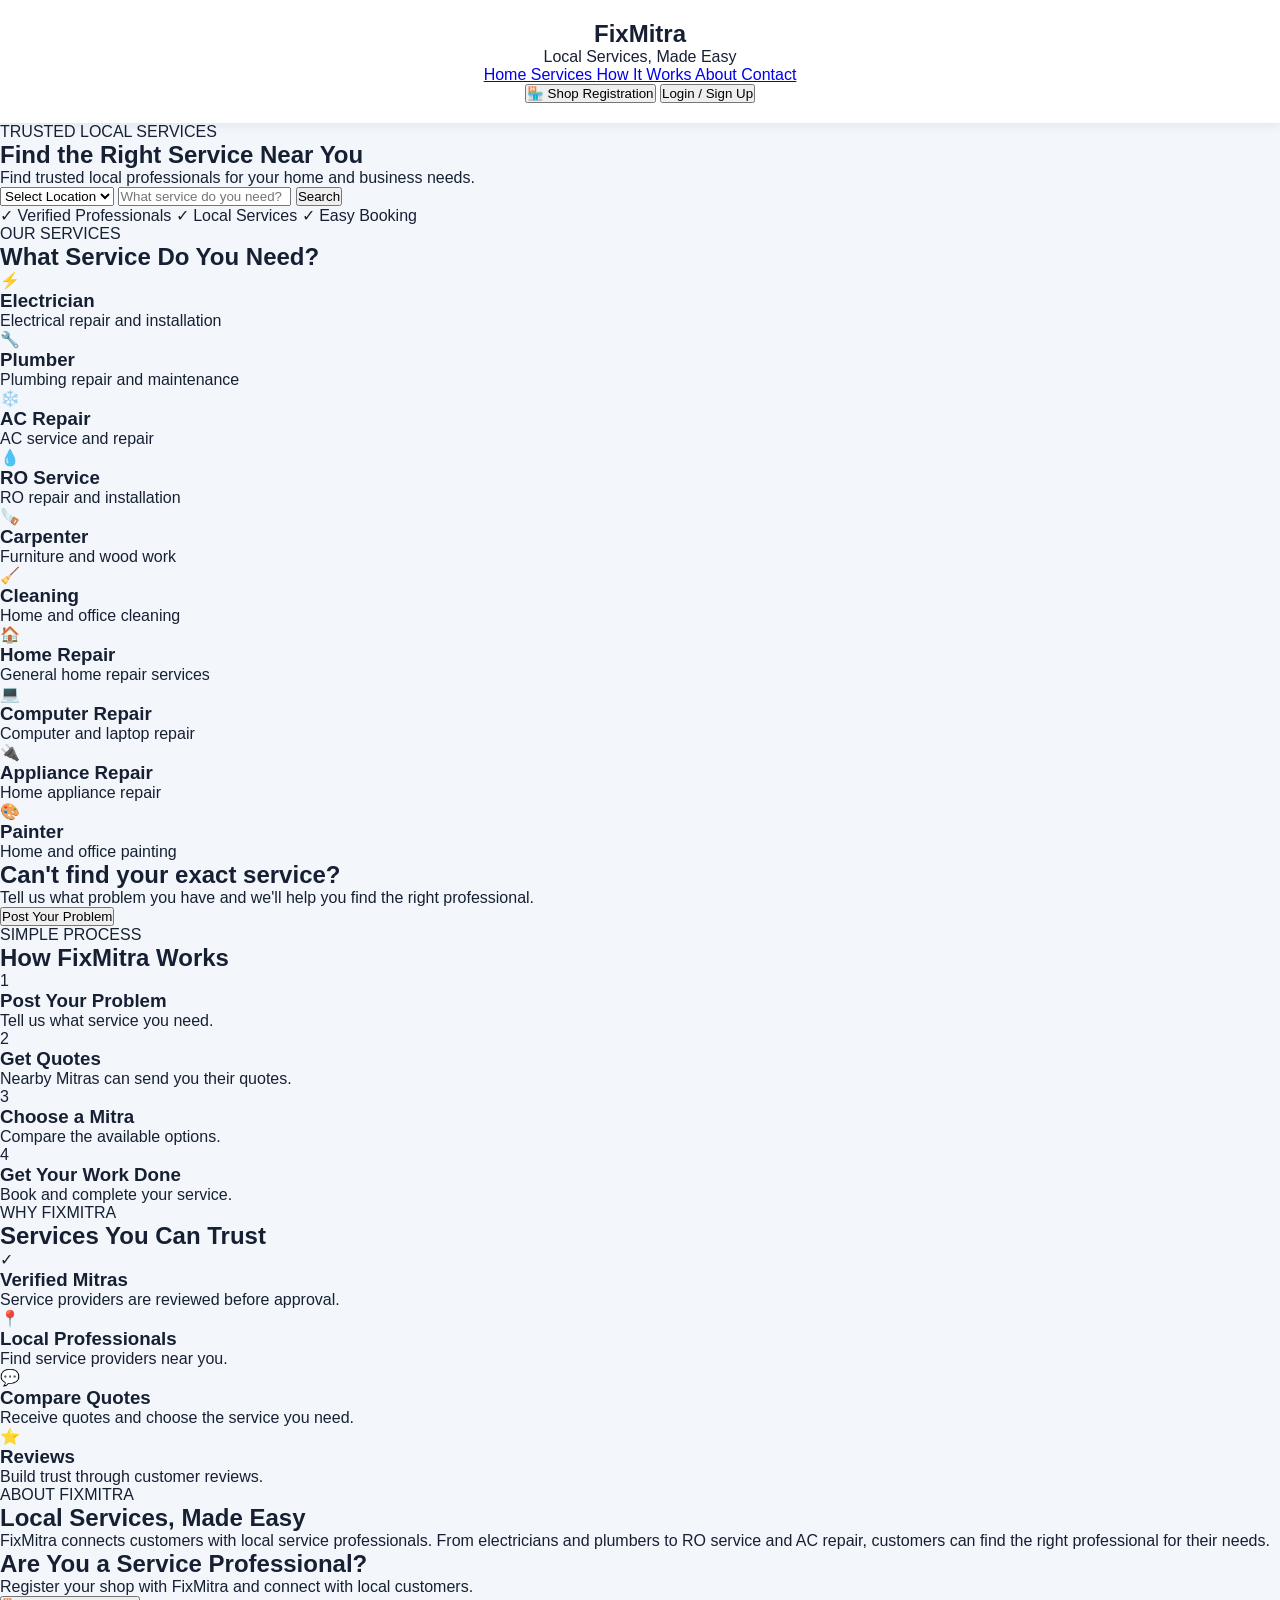
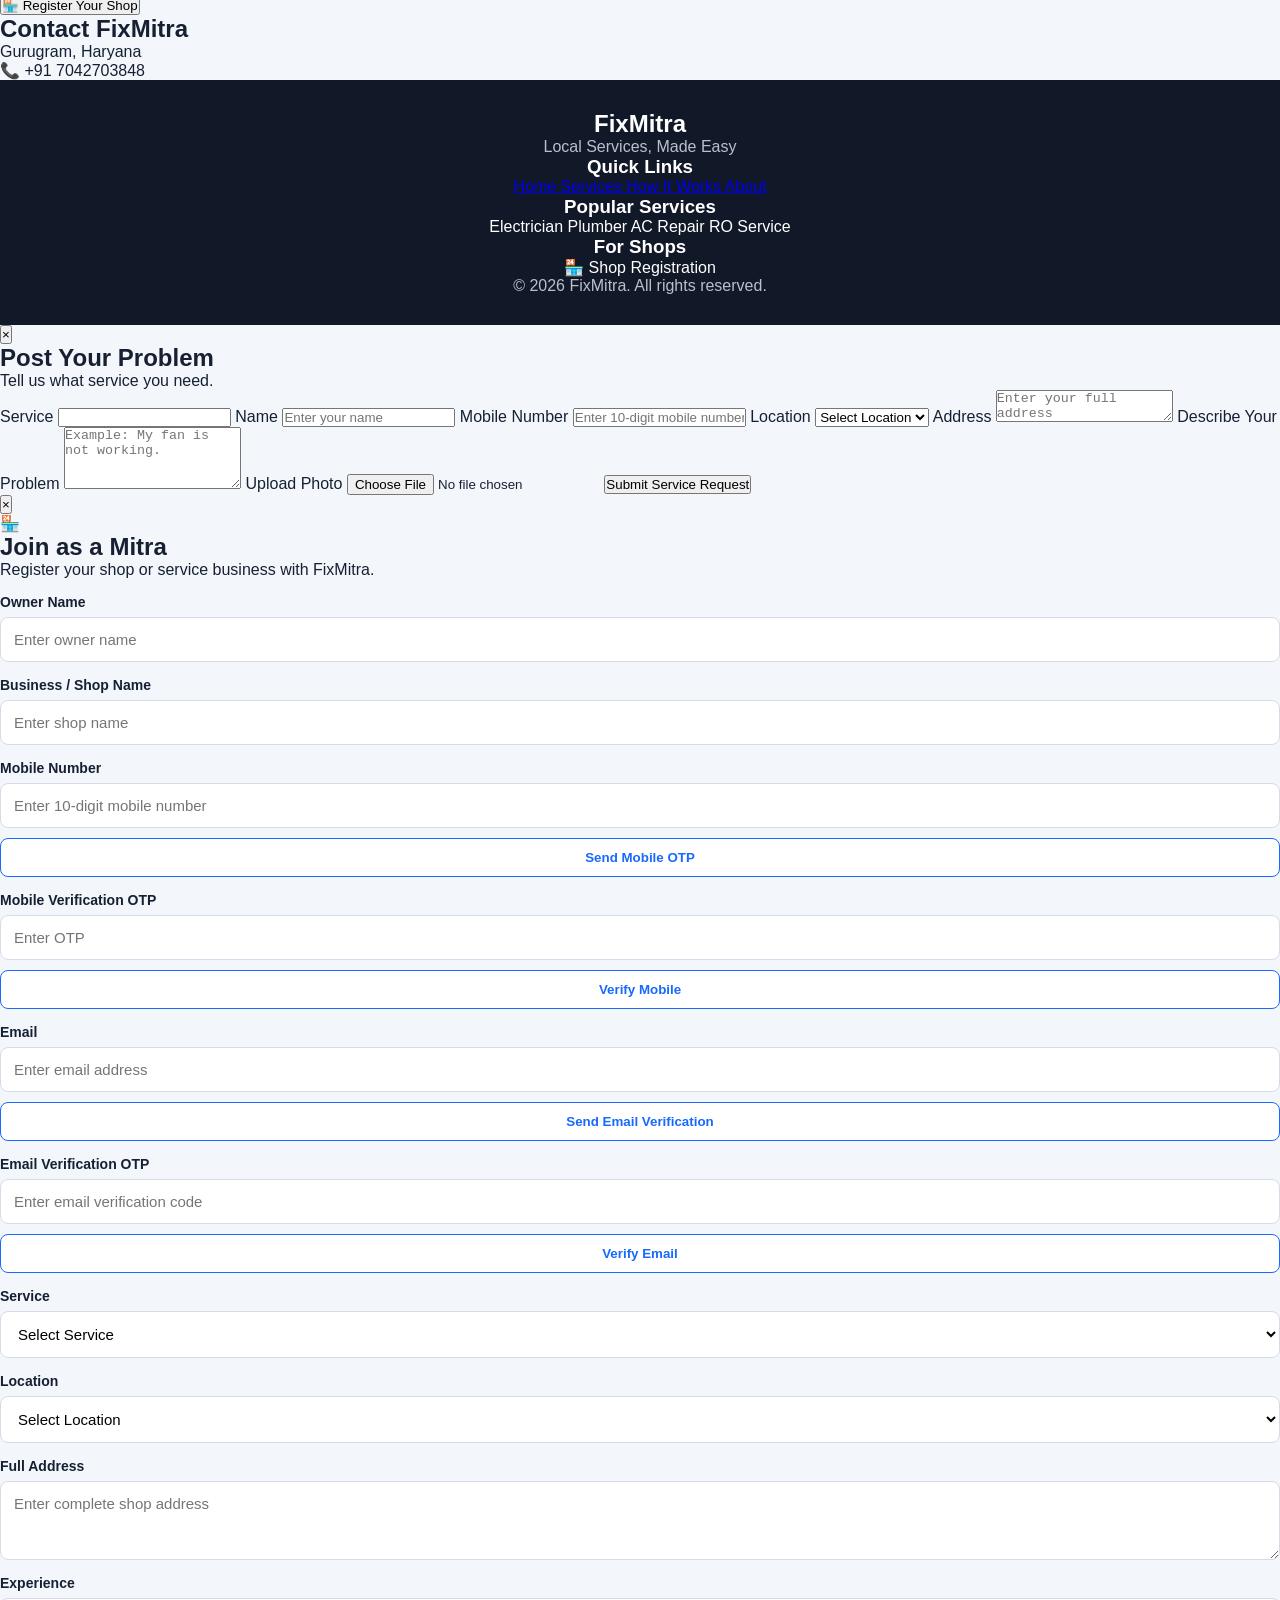
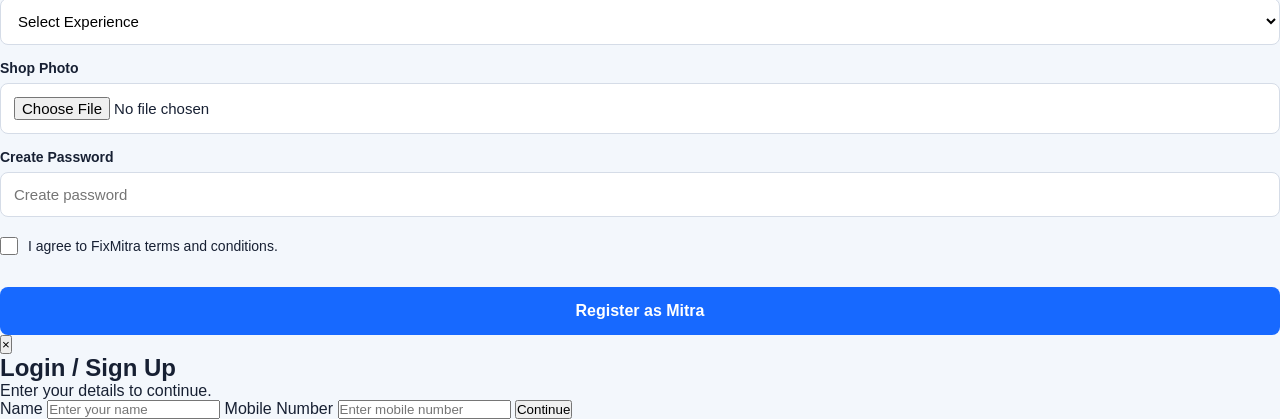
==== commit 5f1cec61: "index.html Signed-off-by: Chandra-RO <pratikprabhakar200@gmail.com>" ====
--- a/index.html
+++ b/index.html
@@ -8,7 +8,9 @@
     <meta name="viewport"
           content="width=device-width, initial-scale=1.0">
 
-    <title>FixMitra - Mitra Registration</title>
+    <title>
+        FixMitra | Local Services, Made Easy
+    </title>
 
     <link rel="stylesheet"
           href="style.css">
@@ -19,32 +21,1037 @@
 <body>
 
 
-    <header>
-
-        <h1>FixMitra</h1>
-
-        <p>Local Services, Made Easy</p>
+    <!-- =========================
+         HEADER
+    ========================== -->
+
+    <header class="header">
+
+        <div class="logo">
+
+            <h2>FixMitra</h2>
+
+            <span>
+                Local Services, Made Easy
+            </span>
+
+        </div>
+
+
+        <nav>
+
+            <a href="#home">
+                Home
+            </a>
+
+            <a href="#services">
+                Services
+            </a>
+
+            <a href="#how-it-works">
+                How It Works
+            </a>
+
+            <a href="#about">
+                About
+            </a>
+
+            <a href="#contact">
+                Contact
+            </a>
+
+        </nav>
+
+
+        <div class="header-buttons">
+
+            <button
+                class="shop-button"
+                onclick="openMitraForm()">
+
+                🏪 Shop Registration
+
+            </button>
+
+
+            <button
+                class="login-btn"
+                onclick="openLogin()">
+
+                Login / Sign Up
+
+            </button>
+
+        </div>
 
     </header>
 
 
 
-    <main>
-
-        <section class="registration-box">
-
-            <h2>Join as a Mitra</h2>
+    <!-- =========================
+         HERO
+    ========================== -->
+
+    <section
+        class="hero"
+        id="home">
+
+
+        <div class="hero-content">
+
+
+            <p class="small-title">
+                TRUSTED LOCAL SERVICES
+            </p>
+
+
+            <h1>
+                Find the Right
+                Service Near You
+            </h1>
+
+
+            <p class="hero-description">
+
+                Find trusted local professionals
+                for your home and business needs.
+
+            </p>
+
+
+
+            <!-- SEARCH -->
+
+            <div class="search-box">
+
+
+                <select id="location">
+
+                    <option value="">
+                        Select Location
+                    </option>
+
+                    <option value="Gurugram">
+                        Gurugram
+                    </option>
+
+                    <option value="Delhi">
+                        Delhi
+                    </option>
+
+                    <option value="Noida">
+                        Noida
+                    </option>
+
+                    <option value="Faridabad">
+                        Faridabad
+                    </option>
+
+                </select>
+
+
+
+                <input
+                    type="text"
+                    id="serviceSearch"
+                    placeholder="What service do you need?">
+
+
+
+                <button
+                    onclick="searchService()">
+
+                    Search
+
+                </button>
+
+            </div>
+
+
+
+            <div class="trust-features">
+
+                <span>
+                    ✓ Verified Professionals
+                </span>
+
+                <span>
+                    ✓ Local Services
+                </span>
+
+                <span>
+                    ✓ Easy Booking
+                </span>
+
+            </div>
+
+
+        </div>
+
+    </section>
+
+
+
+    <!-- =========================
+         SERVICES
+    ========================== -->
+
+    <section
+        class="services"
+        id="services">
+
+
+        <div class="section-title">
 
             <p>
-                Register your shop or service business
-                with FixMitra.
+                OUR SERVICES
             </p>
 
-
-            <form id="mitraForm">
-
-
-                <!-- OWNER NAME -->
+            <h2>
+                What Service Do You Need?
+            </h2>
+
+        </div>
+
+
+
+        <div class="service-grid">
+
+
+            <div
+                class="service-card"
+                onclick="openProblemForm('Electrician')">
+
+                <div class="service-icon">
+                    ⚡
+                </div>
+
+                <h3>
+                    Electrician
+                </h3>
+
+                <p>
+                    Electrical repair and installation
+                </p>
+
+            </div>
+
+
+
+            <div
+                class="service-card"
+                onclick="openProblemForm('Plumber')">
+
+                <div class="service-icon">
+                    🔧
+                </div>
+
+                <h3>
+                    Plumber
+                </h3>
+
+                <p>
+                    Plumbing repair and maintenance
+                </p>
+
+            </div>
+
+
+
+            <div
+                class="service-card"
+                onclick="openProblemForm('AC Repair')">
+
+                <div class="service-icon">
+                    ❄️
+                </div>
+
+                <h3>
+                    AC Repair
+                </h3>
+
+                <p>
+                    AC service and repair
+                </p>
+
+            </div>
+
+
+
+            <div
+                class="service-card"
+                onclick="openProblemForm('RO Service')">
+
+                <div class="service-icon">
+                    💧
+                </div>
+
+                <h3>
+                    RO Service
+                </h3>
+
+                <p>
+                    RO repair and installation
+                </p>
+
+            </div>
+
+
+
+            <div
+                class="service-card"
+                onclick="openProblemForm('Carpenter')">
+
+                <div class="service-icon">
+                    🪚
+                </div>
+
+                <h3>
+                    Carpenter
+                </h3>
+
+                <p>
+                    Furniture and wood work
+                </p>
+
+            </div>
+
+
+
+            <div
+                class="service-card"
+                onclick="openProblemForm('Cleaning')">
+
+                <div class="service-icon">
+                    🧹
+                </div>
+
+                <h3>
+                    Cleaning
+                </h3>
+
+                <p>
+                    Home and office cleaning
+                </p>
+
+            </div>
+
+
+
+            <div
+                class="service-card"
+                onclick="openProblemForm('Home Repair')">
+
+                <div class="service-icon">
+                    🏠
+                </div>
+
+                <h3>
+                    Home Repair
+                </h3>
+
+                <p>
+                    General home repair services
+                </p>
+
+            </div>
+
+
+
+            <div
+                class="service-card"
+                onclick="openProblemForm('Computer Repair')">
+
+                <div class="service-icon">
+                    💻
+                </div>
+
+                <h3>
+                    Computer Repair
+                </h3>
+
+                <p>
+                    Computer and laptop repair
+                </p>
+
+            </div>
+
+
+
+            <div
+                class="service-card"
+                onclick="openProblemForm('Appliance Repair')">
+
+                <div class="service-icon">
+                    🔌
+                </div>
+
+                <h3>
+                    Appliance Repair
+                </h3>
+
+                <p>
+                    Home appliance repair
+                </p>
+
+            </div>
+
+
+
+            <div
+                class="service-card"
+                onclick="openProblemForm('Painter')">
+
+                <div class="service-icon">
+                    🎨
+                </div>
+
+                <h3>
+                    Painter
+                </h3>
+
+                <p>
+                    Home and office painting
+                </p>
+
+            </div>
+
+
+        </div>
+
+
+
+        <!-- GENERAL REQUEST -->
+
+        <div class="problem-block">
+
+            <h2>
+                Can't find your exact service?
+            </h2>
+
+            <p>
+                Tell us what problem you have
+                and we'll help you find the right professional.
+            </p>
+
+
+            <button
+                onclick="openProblemForm('General Service')">
+
+                Post Your Problem
+
+            </button>
+
+        </div>
+
+
+    </section>
+
+
+
+    <!-- =========================
+         HOW IT WORKS
+    ========================== -->
+
+    <section
+        class="how-it-works"
+        id="how-it-works">
+
+
+        <div class="section-title">
+
+            <p>
+                SIMPLE PROCESS
+            </p>
+
+            <h2>
+                How FixMitra Works
+            </h2>
+
+        </div>
+
+
+
+        <div class="steps">
+
+
+            <div class="step">
+
+                <div class="step-number">
+                    1
+                </div>
+
+                <h3>
+                    Post Your Problem
+                </h3>
+
+                <p>
+                    Tell us what service you need.
+                </p>
+
+            </div>
+
+
+
+            <div class="step">
+
+                <div class="step-number">
+                    2
+                </div>
+
+                <h3>
+                    Get Quotes
+                </h3>
+
+                <p>
+                    Nearby Mitras can send you their quotes.
+                </p>
+
+            </div>
+
+
+
+            <div class="step">
+
+                <div class="step-number">
+                    3
+                </div>
+
+                <h3>
+                    Choose a Mitra
+                </h3>
+
+                <p>
+                    Compare the available options.
+                </p>
+
+            </div>
+
+
+
+            <div class="step">
+
+                <div class="step-number">
+                    4
+                </div>
+
+                <h3>
+                    Get Your Work Done
+                </h3>
+
+                <p>
+                    Book and complete your service.
+                </p>
+
+            </div>
+
+
+        </div>
+
+    </section>
+
+
+
+    <!-- =========================
+         WHY FIXMITRA
+    ========================== -->
+
+    <section class="why-fixmitra">
+
+
+        <div class="section-title">
+
+            <p>
+                WHY FIXMITRA
+            </p>
+
+            <h2>
+                Services You Can Trust
+            </h2>
+
+        </div>
+
+
+
+        <div class="why-grid">
+
+
+            <div class="why-card">
+
+                <div>
+                    ✓
+                </div>
+
+                <h3>
+                    Verified Mitras
+                </h3>
+
+                <p>
+                    Service providers are reviewed
+                    before approval.
+                </p>
+
+            </div>
+
+
+
+            <div class="why-card">
+
+                <div>
+                    📍
+                </div>
+
+                <h3>
+                    Local Professionals
+                </h3>
+
+                <p>
+                    Find service providers near you.
+                </p>
+
+            </div>
+
+
+
+            <div class="why-card">
+
+                <div>
+                    💬
+                </div>
+
+                <h3>
+                    Compare Quotes
+                </h3>
+
+                <p>
+                    Receive quotes and choose
+                    the service you need.
+                </p>
+
+            </div>
+
+
+
+            <div class="why-card">
+
+                <div>
+                    ⭐
+                </div>
+
+                <h3>
+                    Reviews
+                </h3>
+
+                <p>
+                    Build trust through customer reviews.
+                </p>
+
+            </div>
+
+
+        </div>
+
+    </section>
+
+
+
+    <!-- =========================
+         ABOUT
+    ========================== -->
+
+    <section
+        class="about"
+        id="about">
+
+
+        <div class="about-content">
+
+            <p class="small-title">
+                ABOUT FIXMITRA
+            </p>
+
+            <h2>
+                Local Services,
+                Made Easy
+            </h2>
+
+            <p>
+
+                FixMitra connects customers with
+                local service professionals.
+
+                From electricians and plumbers
+                to RO service and AC repair,
+                customers can find the right
+                professional for their needs.
+
+            </p>
+
+        </div>
+
+    </section>
+
+
+
+    <!-- =========================
+         MITRA CTA
+    ========================== -->
+
+    <section class="mitra-cta">
+
+
+        <div>
+
+            <h2>
+                Are You a Service Professional?
+            </h2>
+
+            <p>
+                Register your shop with FixMitra
+                and connect with local customers.
+            </p>
+
+        </div>
+
+
+        <button
+            onclick="openMitraForm()">
+
+            🏪 Register Your Shop
+
+        </button>
+
+    </section>
+
+
+
+    <!-- =========================
+         CONTACT
+    ========================== -->
+
+    <section
+        class="contact-section"
+        id="contact">
+
+
+        <h2>
+            Contact FixMitra
+        </h2>
+
+        <p>
+            Gurugram, Haryana
+        </p>
+
+        <p>
+            📞 +91 7042703848
+        </p>
+
+    </section>
+
+
+
+    <!-- =========================
+         FOOTER
+    ========================== -->
+
+    <footer>
+
+        <div class="footer-column">
+
+            <h2>
+                FixMitra
+            </h2>
+
+            <p>
+                Local Services, Made Easy
+            </p>
+
+        </div>
+
+
+
+        <div class="footer-column">
+
+            <h3>
+                Quick Links
+            </h3>
+
+            <a href="#home">
+                Home
+            </a>
+
+            <a href="#services">
+                Services
+            </a>
+
+            <a href="#how-it-works">
+                How It Works
+            </a>
+
+            <a href="#about">
+                About
+            </a>
+
+        </div>
+
+
+
+        <div class="footer-column">
+
+            <h3>
+                Popular Services
+            </h3>
+
+            <a onclick="openProblemForm('Electrician')">
+                Electrician
+            </a>
+
+            <a onclick="openProblemForm('Plumber')">
+                Plumber
+            </a>
+
+            <a onclick="openProblemForm('AC Repair')">
+                AC Repair
+            </a>
+
+            <a onclick="openProblemForm('RO Service')">
+                RO Service
+            </a>
+
+        </div>
+
+
+
+        <div class="footer-column">
+
+            <h3>
+                For Shops
+            </h3>
+
+            <a onclick="openMitraForm()">
+                🏪 Shop Registration
+            </a>
+
+        </div>
+
+
+        <div class="footer-bottom">
+
+            <p>
+                © 2026 FixMitra. All rights reserved.
+            </p>
+
+        </div>
+
+    </footer>
+
+
+
+    <!-- ==================================================
+         CUSTOMER PROBLEM FORM
+    =================================================== -->
+
+    <div
+        class="problem-overlay"
+        id="problemOverlay">
+
+
+        <div class="problem-box">
+
+
+            <button
+                class="close-problem"
+                onclick="closeProblemForm()">
+
+                ×
+
+            </button>
+
+
+            <div class="problem-header">
+
+                <h2>
+                    Post Your Problem
+                </h2>
+
+                <p>
+                    Tell us what service you need.
+                </p>
+
+            </div>
+
+
+
+            <form
+                id="problemForm"
+                onsubmit="submitProblem(event)">
+
+
+                <label>
+                    Service
+                </label>
+
+                <input
+                    type="text"
+                    id="problemService"
+                    readonly>
+
+
+
+                <label>
+                    Name
+                </label>
+
+                <input
+                    type="text"
+                    id="problemName"
+                    placeholder="Enter your name"
+                    required>
+
+
+
+                <label>
+                    Mobile Number
+                </label>
+
+                <input
+                    type="tel"
+                    id="problemPhone"
+                    placeholder="Enter 10-digit mobile number"
+                    maxlength="10"
+                    required>
+
+
+
+                <label>
+                    Location
+                </label>
+
+                <select
+                    id="problemLocation"
+                    required>
+
+                    <option value="">
+                        Select Location
+                    </option>
+
+                    <option>
+                        Gurugram
+                    </option>
+
+                    <option>
+                        Delhi
+                    </option>
+
+                    <option>
+                        Noida
+                    </option>
+
+                    <option>
+                        Faridabad
+                    </option>
+
+                </select>
+
+
+
+                <label>
+                    Address
+                </label>
+
+                <textarea
+                    id="problemAddress"
+                    rows="2"
+                    placeholder="Enter your full address"
+                    required></textarea>
+
+
+
+                <label>
+                    Describe Your Problem
+                </label>
+
+                <textarea
+                    id="problemDescription"
+                    rows="4"
+                    placeholder="Example: My fan is not working."
+                    required></textarea>
+
+
+
+                <label>
+                    Upload Photo
+                </label>
+
+                <input
+                    type="file"
+                    id="problemPhoto"
+                    accept="image/*">
+
+
+
+                <button
+                    type="submit"
+                    class="problem-submit">
+
+                    Submit Service Request
+
+                </button>
+
+
+            </form>
+
+        </div>
+
+    </div>
+
+
+
+    <!-- ==================================================
+         MITRA REGISTRATION POPUP
+    =================================================== -->
+
+    <div
+        class="mitra-overlay"
+        id="mitraOverlay">
+
+
+        <div class="mitra-box">
+
+
+            <button
+                class="close-mitra"
+                onclick="closeMitraForm()">
+
+                ×
+
+            </button>
+
+
+
+            <div class="mitra-header">
+
+                <div class="mitra-icon">
+                    🏪
+                </div>
+
+                <h2>
+                    Join as a Mitra
+                </h2>
+
+                <p>
+                    Register your shop or service business
+                    with FixMitra.
+                </p>
+
+            </div>
+
+
+
+            <form
+                id="mitraForm"
+                onsubmit="submitMitra(event)">
+
 
                 <label>
                     Owner Name
@@ -58,8 +1065,6 @@
 
 
 
-                <!-- BUSINESS NAME -->
-
                 <label>
                     Business / Shop Name
                 </label>
@@ -71,8 +1076,6 @@
                     required>
 
 
-
-                <!-- MOBILE -->
 
                 <label>
                     Mobile Number
@@ -86,8 +1089,10 @@
                     required>
 
 
+
                 <button
                     type="button"
+                    class="verify-button"
                     onclick="sendMobileOTP()">
 
                     Send Mobile OTP
@@ -95,8 +1100,6 @@
                 </button>
 
 
-
-                <!-- MOBILE OTP -->
 
                 <label>
                     Mobile Verification OTP
@@ -110,8 +1113,10 @@
                     required>
 
 
+
                 <button
                     type="button"
+                    class="verify-button"
                     onclick="verifyMobileOTP()">
 
                     Verify Mobile
@@ -119,8 +1124,6 @@
                 </button>
 
 
-
-                <!-- EMAIL -->
 
                 <label>
                     Email
@@ -133,8 +1136,10 @@
                     required>
 
 
+
                 <button
                     type="button"
+                    class="verify-button"
                     onclick="sendEmailOTP()">
 
                     Send Email Verification
@@ -142,8 +1147,6 @@
                 </button>
 
 
-
-                <!-- EMAIL OTP -->
 
                 <label>
                     Email Verification OTP
@@ -152,13 +1155,15 @@
                 <input
                     type="text"
                     id="emailOTP"
-                    placeholder="Enter email OTP"
+                    placeholder="Enter email verification code"
                     maxlength="6"
                     required>
+
 
 
                 <button
                     type="button"
+                    class="verify-button"
                     onclick="verifyEmailOTP()">
 
                     Verify Email
@@ -166,8 +1171,6 @@
                 </button>
 
 
-
-                <!-- SERVICE -->
 
                 <label>
                     Service
@@ -229,8 +1232,6 @@
 
 
 
-                <!-- LOCATION -->
-
                 <label>
                     Location
                 </label>
@@ -262,8 +1263,6 @@
                 </select>
 
 
-
-                <!-- ADDRESS -->
 
                 <label>
                     Full Address
@@ -277,8 +1276,6 @@
 
 
 
-                <!-- EXPERIENCE -->
-
                 <label>
                     Experience
                 </label>
@@ -314,8 +1311,6 @@
                 </select>
 
 
-
-                <!-- SHOP PHOTO -->
 
                 <label>
                     Shop Photo
@@ -328,8 +1323,6 @@
                     required>
 
 
-
-                <!-- PASSWORD -->
 
                 <label>
                     Create Password
@@ -344,8 +1337,6 @@
 
 
 
-                <!-- TERMS -->
-
                 <label class="terms">
 
                     <input
@@ -353,14 +1344,14 @@
                         id="terms"
                         required>
 
-                    I agree to FixMitra
-                    terms and conditions.
-
-                </label>
-
-
-
-                <!-- REGISTER -->
+                    <span>
+                        I agree to FixMitra
+                        terms and conditions.
+                    </span>
+
+                </label>
+
+
 
                 <button
                     type="submit"
@@ -373,19 +1364,85 @@
 
             </form>
 
-        </section>
-
-    </main>
-
-
-
-    <footer>
-
-        <p>
-            © 2026 FixMitra
-        </p>
-
-    </footer>
+        </div>
+
+    </div>
+
+
+
+    <!-- ==================================================
+         LOGIN POPUP
+    =================================================== -->
+
+    <div
+        class="login-overlay"
+        id="loginOverlay">
+
+
+        <div class="login-box">
+
+
+            <button
+                class="close-login"
+                onclick="closeLogin()">
+
+                ×
+
+            </button>
+
+
+            <h2>
+                Login / Sign Up
+            </h2>
+
+            <p>
+                Enter your details to continue.
+            </p>
+
+
+            <form
+                id="loginForm"
+                onsubmit="submitLogin(event)">
+
+
+                <label>
+                    Name
+                </label>
+
+                <input
+                    type="text"
+                    id="loginName"
+                    placeholder="Enter your name"
+                    required>
+
+
+                <label>
+                    Mobile Number
+                </label>
+
+                <input
+                    type="tel"
+                    id="loginPhone"
+                    placeholder="Enter mobile number"
+                    maxlength="10"
+                    required>
+
+
+                <button
+                    type="submit"
+                    class="login-submit">
+
+                    Continue
+
+                </button>
+
+
+            </form>
+
+        </div>
+
+    </div>
+
 
 
     <script src="script.js"></script>
--- a/style.css
+++ b/style.css
@@ -7,365 +7,84 @@
 
 body {
     font-family: Arial, sans-serif;
-    background-color: #f4f8fc;
+    background-color: #f3f7fc;
     color: #172033;
 }
 
 
 /* HEADER */
 
-.header {
+header {
+    background-color: white;
+    padding: 20px 8%;
+    text-align: center;
+
+    box-shadow:
+        0 2px 10px
+        rgba(0, 0, 0, 0.08);
+}
+
+
+header h1 {
+    color: #1769ff;
+    font-size: 32px;
+    margin-bottom: 5px;
+}
+
+
+header p {
+    color: #777;
+    font-size: 14px;
+}
+
+
+
+/* MAIN */
+
+main {
+    min-height: 100vh;
+    padding: 50px 20px;
+}
+
+
+
+/* REGISTRATION BOX */
+
+.registration-box {
     width: 100%;
-    padding: 18px 7%;
+    max-width: 600px;
+
+    margin: auto;
+
     background-color: white;
 
-    display: flex;
-    align-items: center;
-    justify-content: space-between;
-
-    box-shadow: 0 2px 10px rgba(0, 0, 0, 0.08);
-
-    position: sticky;
-    top: 0;
-
-    z-index: 1000;
-}
-
-
-.logo h2 {
-    color: #1769ff;
-    font-size: 28px;
-}
-
-
-.logo span {
-    font-size: 12px;
-    color: #777;
-}
-
-
-nav {
-    display: flex;
-    gap: 25px;
-}
-
-
-nav a {
-    text-decoration: none;
-    color: #333;
-    font-size: 15px;
-}
-
-
-nav a:hover {
-    color: #1769ff;
-}
-
-
-.mitra-button {
-    border: none;
-    background-color: #1769ff;
-    color: white;
-
-    padding: 12px 20px;
-
-    border-radius: 8px;
-
-    cursor: pointer;
-
-    font-weight: bold;
-}
-
-
-.mitra-button:hover {
-    background-color: #0d55d9;
-}
-
-
-
-/* HERO */
-
-.hero {
-    min-height: 520px;
-
-    padding: 80px 8%;
-
-    background: linear-gradient(
-        135deg,
-        #eaf3ff,
-        #ffffff
-    );
-
-    display: flex;
-
-    align-items: center;
-
-    justify-content: space-between;
-
-    gap: 50px;
-}
-
-
-.hero-content {
-    max-width: 650px;
-}
-
-
-.small-title {
-    color: #1769ff;
-
-    font-size: 14px;
-
-    font-weight: bold;
-
-    margin-bottom: 15px;
-}
-
-
-.hero h1 {
-    font-size: 52px;
-
-    line-height: 1.1;
-
-    margin-bottom: 20px;
-}
-
-
-.hero-text {
-    font-size: 18px;
-
-    line-height: 1.7;
-
-    color: #555;
-
-    margin-bottom: 30px;
-}
-
-
-.main-button {
-    background-color: #1769ff;
-
-    color: white;
-
-    border: none;
-
-    padding: 15px 25px;
-
-    border-radius: 8px;
-
-    font-size: 16px;
-
-    font-weight: bold;
-
-    cursor: pointer;
-}
-
-
-.main-button:hover {
-    background-color: #0d55d9;
-}
-
-
-/* HERO CARD */
-
-.hero-card {
-    width: 330px;
-
-    padding: 40px 30px;
-
-    background-color: white;
-
-    border-radius: 20px;
-
-    text-align: center;
+    padding: 40px;
+
+    border-radius: 18px;
 
     box-shadow:
         0 15px 40px
-        rgba(0, 0, 0, 0.1);
-}
-
-
-.icon {
-    font-size: 60px;
-
-    margin-bottom: 20px;
-}
-
-
-.hero-card h3 {
-    font-size: 22px;
-
-    margin-bottom: 12px;
-}
-
-
-.hero-card p {
-    color: #666;
-
-    line-height: 1.6;
-}
-
-
-
-/* BENEFITS */
-
-.benefits {
-    padding: 80px 7%;
-
-    background-color: white;
-
+        rgba(0, 0, 0, 0.10);
+}
+
+
+.registration-box h2 {
     text-align: center;
-}
-
-
-.benefits > h2 {
-    font-size: 35px;
-
-    margin-bottom: 45px;
-}
-
-
-.benefit-container {
-    display: grid;
-
-    grid-template-columns:
-        repeat(4, 1fr);
-
-    gap: 25px;
-}
-
-
-.benefit-card {
-    padding: 30px 20px;
-
-    border: 1px solid #e5e5e5;
-
-    border-radius: 15px;
-
-    background-color: #fff;
-
-    transition: 0.3s;
-}
-
-
-.benefit-card:hover {
-    transform: translateY(-7px);
-
-    box-shadow:
-        0 10px 30px
-        rgba(0, 0, 0, 0.08);
-}
-
-
-.benefit-icon {
-    font-size: 40px;
-
-    margin-bottom: 15px;
-}
-
-
-.benefit-card h3 {
+
+    font-size: 30px;
+
     margin-bottom: 10px;
 }
 
 
-.benefit-card p {
-    color: #666;
+.registration-box > p {
+    text-align: center;
+
+    color: #777;
+
+    margin-bottom: 30px;
 
     line-height: 1.5;
-}
-
-
-
-/* MITRA POPUP */
-
-.mitra-overlay {
-    position: fixed;
-
-    top: 0;
-    left: 0;
-
-    width: 100%;
-    height: 100%;
-
-    background-color:
-        rgba(0, 0, 0, 0.65);
-
-    display: none;
-
-    align-items: center;
-    justify-content: center;
-
-    padding: 20px;
-
-    z-index: 3000;
-
-    overflow-y: auto;
-}
-
-
-.mitra-box {
-    width: 100%;
-
-    max-width: 560px;
-
-    background-color: white;
-
-    border-radius: 18px;
-
-    padding: 35px;
-
-    position: relative;
-
-    box-shadow:
-        0 20px 60px
-        rgba(0, 0, 0, 0.25);
-
-    margin: 30px auto;
-}
-
-
-.close-button {
-    position: absolute;
-
-    top: 15px;
-    right: 18px;
-
-    border: none;
-
-    background: transparent;
-
-    font-size: 32px;
-
-    color: #555;
-
-    cursor: pointer;
-}
-
-
-.close-button:hover {
-    color: #1769ff;
-}
-
-
-.form-header {
-    text-align: center;
-
-    margin-bottom: 25px;
-}
-
-
-.form-header h2 {
-    font-size: 30px;
-
-    margin-bottom: 8px;
-
-    color: #172033;
-}
-
-
-.form-header p {
-    color: #777;
 }
 
 
@@ -380,43 +99,47 @@
 
 
 #mitraForm label {
+    font-size: 14px;
+
     font-weight: bold;
 
-    font-size: 14px;
+    margin-top: 15px;
 
     margin-bottom: 7px;
-
-    margin-top: 13px;
 }
 
 
 #mitraForm input,
 #mitraForm select,
 #mitraForm textarea {
+
     width: 100%;
 
     padding: 13px;
 
-    border: 1px solid #d6dce5;
+    border: 1px solid #d5dce7;
 
     border-radius: 8px;
 
     font-size: 15px;
 
+    font-family: Arial, sans-serif;
+
     outline: none;
 
-    font-family: Arial, sans-serif;
+    background-color: white;
 }
 
 
 #mitraForm input:focus,
 #mitraForm select:focus,
 #mitraForm textarea:focus {
+
     border-color: #1769ff;
 
     box-shadow:
         0 0 0 3px
-        rgba(23, 105, 255, 0.1);
+        rgba(23, 105, 255, 0.10);
 }
 
 
@@ -425,34 +148,77 @@
 }
 
 
+
+/* OTP BUTTONS */
+
+#mitraForm button[type="button"] {
+
+    width: 100%;
+
+    margin-top: 10px;
+
+    padding: 11px;
+
+    border: 1px solid #1769ff;
+
+    border-radius: 8px;
+
+    background-color: white;
+
+    color: #1769ff;
+
+    font-weight: bold;
+
+    cursor: pointer;
+}
+
+
+#mitraForm button[type="button"]:hover {
+
+    background-color: #1769ff;
+
+    color: white;
+}
+
+
+
+/* TERMS */
+
 .terms {
-    display: flex;
+
+    display: flex !important;
+
+    flex-direction: row;
 
     align-items: center;
 
     gap: 10px;
 
-    margin: 20px 0;
+    font-weight: normal !important;
+
+    margin-top: 20px !important;
 }
 
 
 .terms input {
+
     width: 18px !important;
 
     height: 18px;
-}
-
-
-.terms span {
-    font-size: 13px;
-
-    color: #555;
-}
-
+
+    cursor: pointer;
+}
+
+
+
+/* REGISTER BUTTON */
 
 .register-button {
+
     width: 100%;
 
+    margin-top: 25px;
+
     padding: 15px;
 
     border: none;
@@ -468,128 +234,68 @@
     font-weight: bold;
 
     cursor: pointer;
+
+    transition: 0.3s;
 }
 
 
 .register-button:hover {
+
     background-color: #0d55d9;
+
+    transform: translateY(-2px);
 }
 
 
 
 /* FOOTER */
 
-.footer {
+footer {
+
     background-color: #111827;
 
     color: white;
 
     text-align: center;
 
-    padding: 45px 20px;
-}
-
-
-.footer h2 {
-    color: #4d8dff;
-
-    margin-bottom: 8px;
-}
-
-
-.footer p {
+    padding: 30px 20px;
+}
+
+
+footer p {
+
     color: #b9c0cc;
 
-    margin-top: 8px;
 }
 
 
 
 /* MOBILE */
 
-@media (max-width: 900px) {
-
-    .header {
-        flex-wrap: wrap;
-
-        gap: 15px;
+@media (max-width: 600px) {
+
+    main {
+        padding: 30px 15px;
     }
 
 
-    nav {
-        order: 3;
-
-        width: 100%;
-
-        justify-content: center;
+    .registration-box {
+
+        padding: 25px 20px;
+
+        border-radius: 14px;
     }
 
 
-    .hero {
-        flex-direction: column;
-
-        text-align: center;
-
-        padding: 60px 6%;
+    .registration-box h2 {
+
+        font-size: 25px;
     }
 
 
-    .hero h1 {
-        font-size: 40px;
+    header h1 {
+
+        font-size: 27px;
     }
 
-
-    .benefit-container {
-        grid-template-columns:
-            repeat(2, 1fr);
-    }
-
-}
-
-
-@media (max-width: 600px) {
-
-    .logo h2 {
-        font-size: 23px;
-    }
-
-
-    nav {
-        gap: 12px;
-
-        flex-wrap: wrap;
-    }
-
-
-    nav a {
-        font-size: 13px;
-    }
-
-
-    .mitra-button {
-        padding: 10px 14px;
-
-        font-size: 13px;
-    }
-
-
-    .hero h1 {
-        font-size: 34px;
-    }
-
-
-    .hero-card {
-        width: 100%;
-    }
-
-
-    .benefit-container {
-        grid-template-columns: 1fr;
-    }
-
-
-    .mitra-box {
-        padding: 25px 20px;
-    }
-
-}
+}
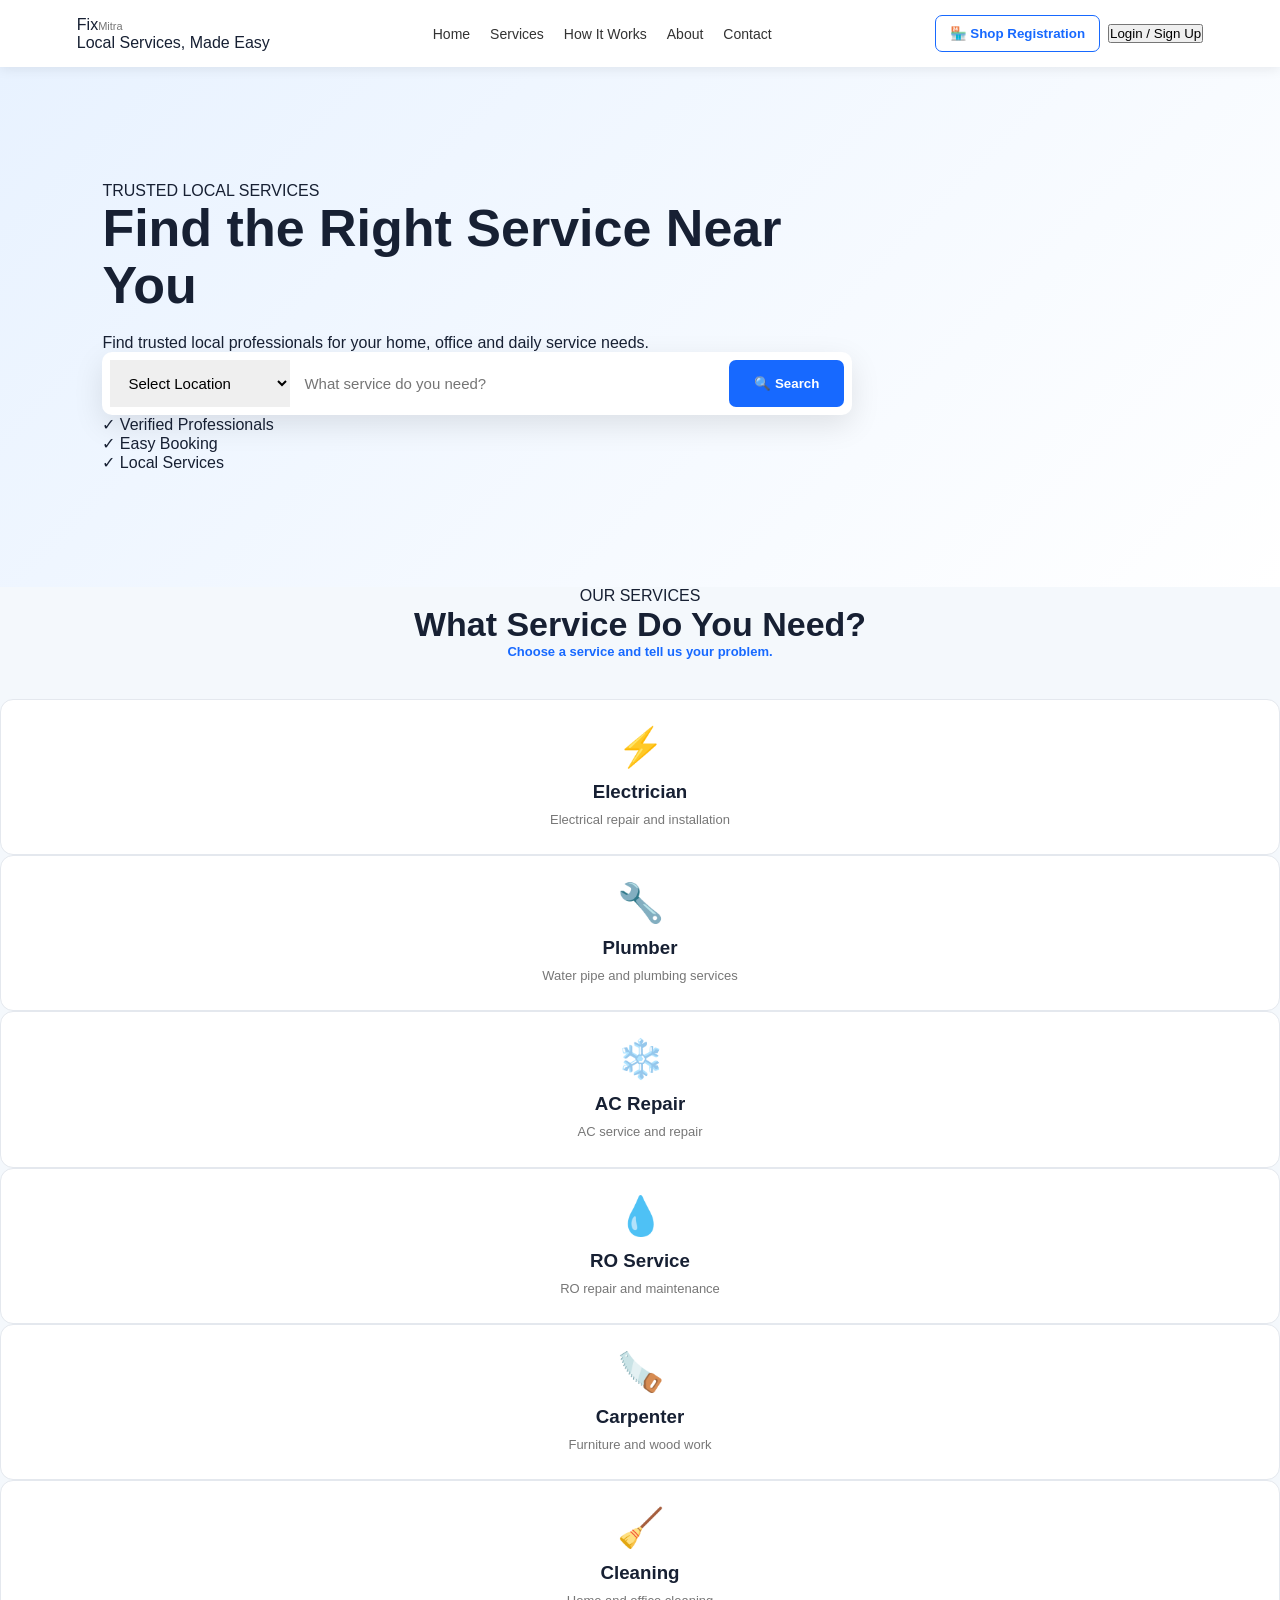
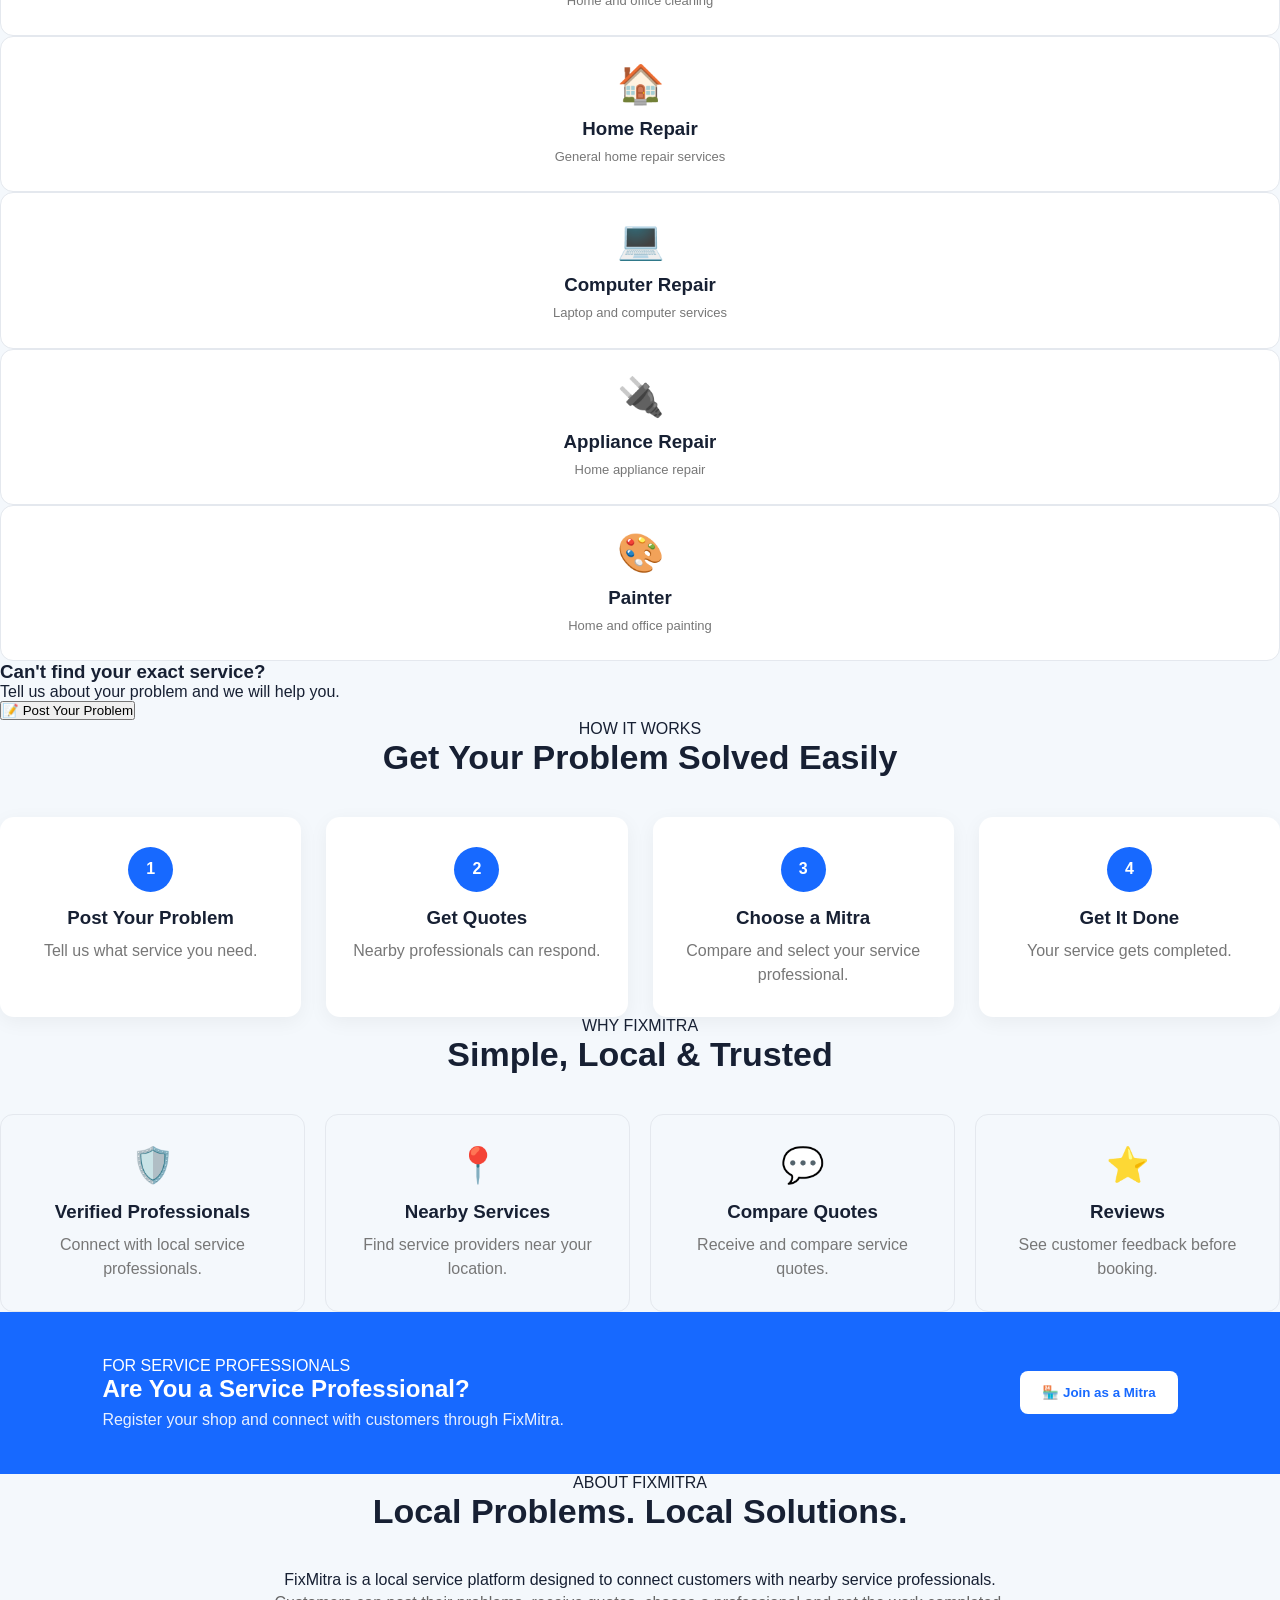
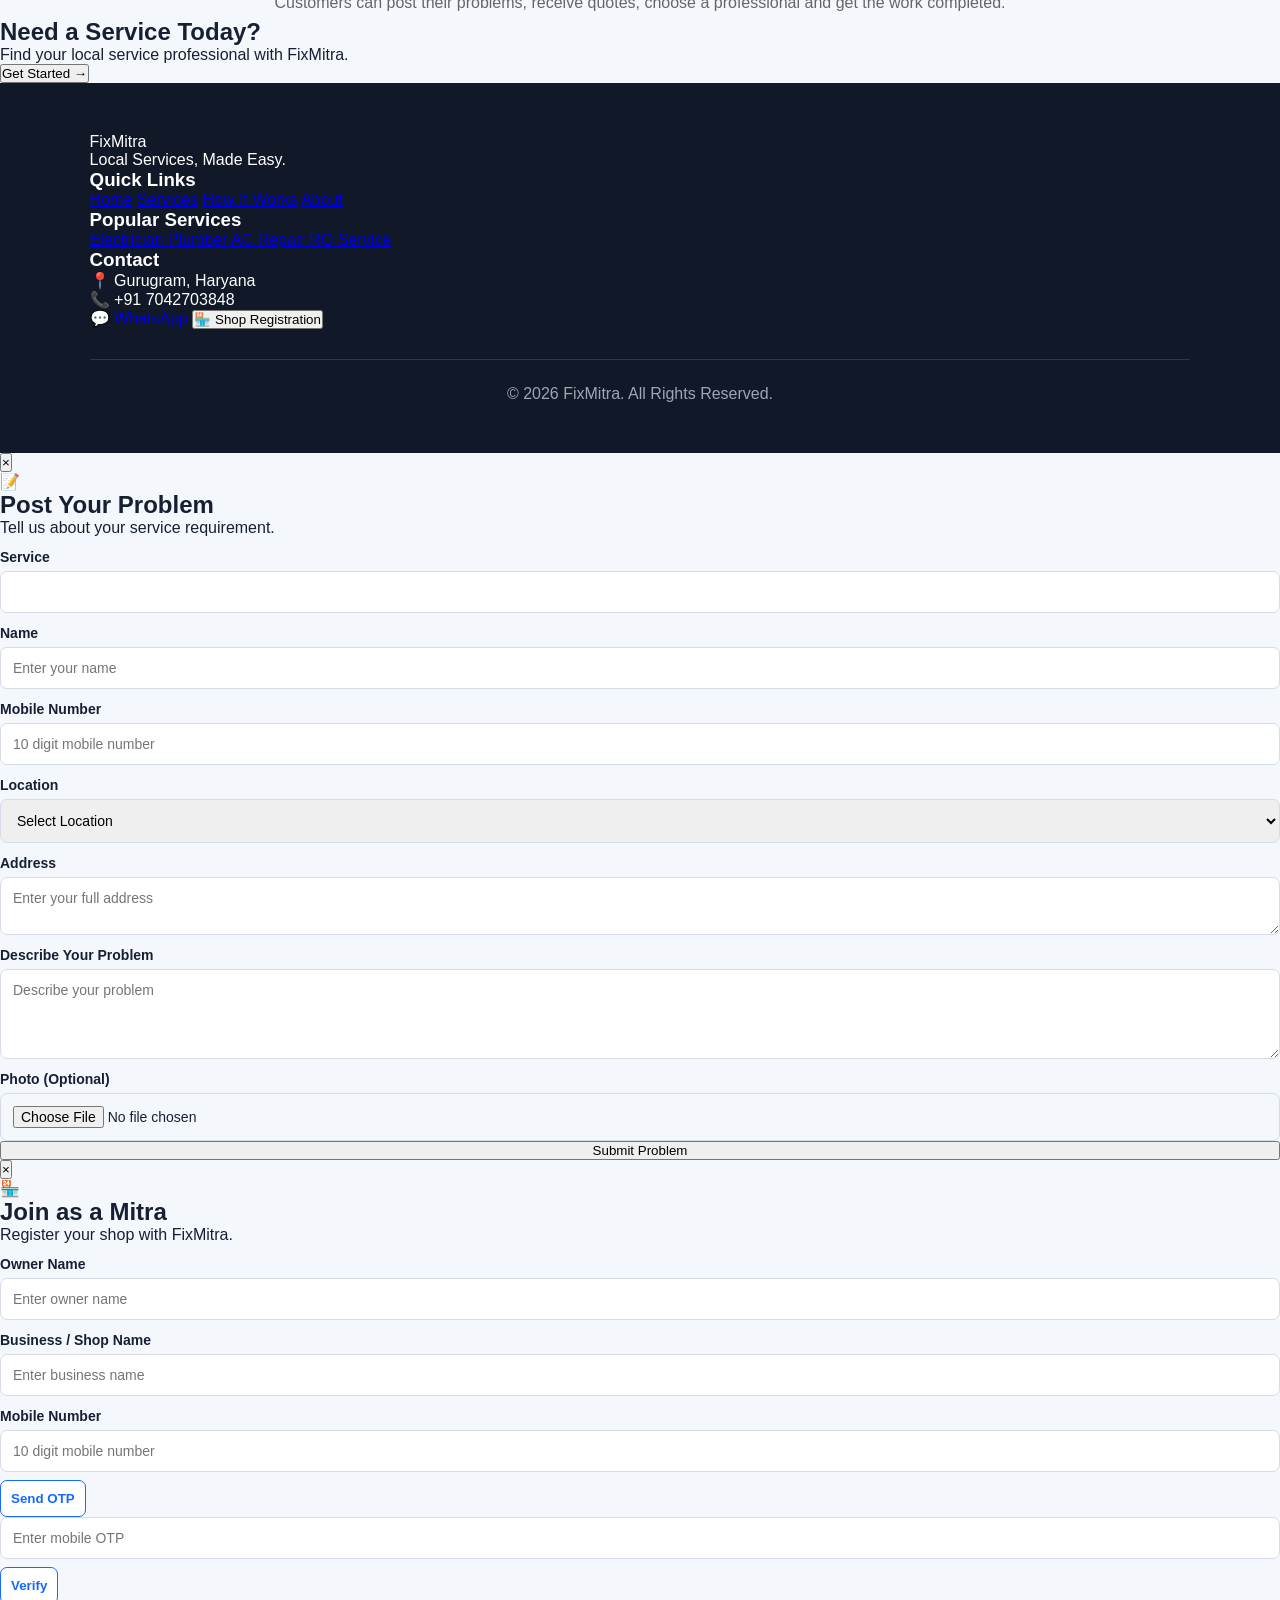
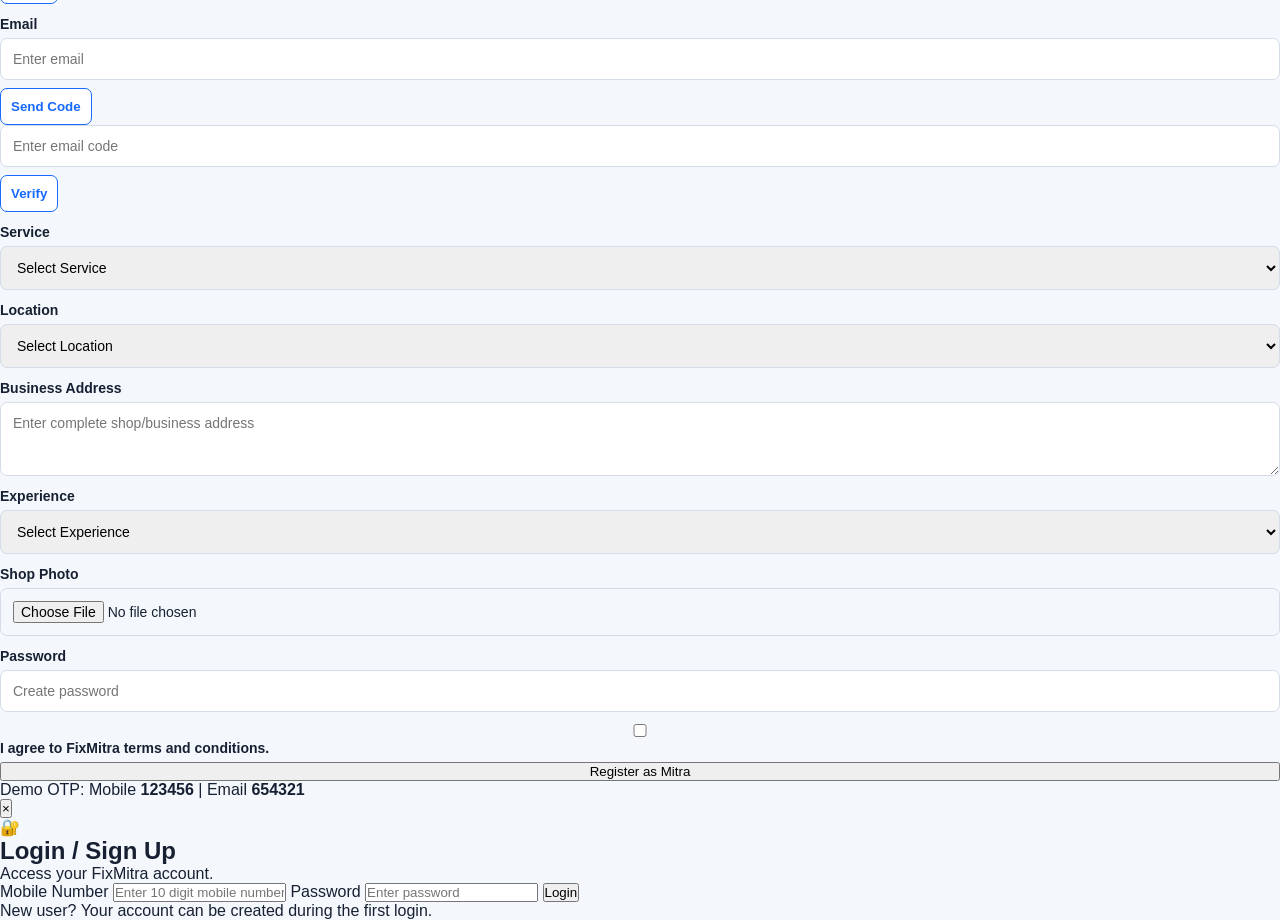
==== commit 4798ce6f: "index.html Signed-off-by: Chandra-RO <pratikprabhakar200@gmail.com>" ====
--- a/index.html
+++ b/index.html
@@ -1,85 +1,45 @@
 <!DOCTYPE html>
 <html lang="en">
-
 <head>
-
     <meta charset="UTF-8">
 
-    <meta name="viewport"
-          content="width=device-width, initial-scale=1.0">
-
-    <title>
-        FixMitra | Local Services, Made Easy
-    </title>
-
-    <link rel="stylesheet"
-          href="style.css">
-
+    <meta name="viewport" content="width=device-width, initial-scale=1.0">
+
+    <meta name="description"
+        content="FixMitra - Find trusted local service professionals near you.">
+
+    <title>FixMitra | Local Services Made Easy</title>
+
+    <link rel="stylesheet" href="style.css">
 </head>
 
-
 <body>
 
-
-    <!-- =========================
-         HEADER
-    ========================== -->
+    <!-- ================= HEADER ================= -->
 
     <header class="header">
 
-        <div class="logo">
-
-            <h2>FixMitra</h2>
-
-            <span>
-                Local Services, Made Easy
-            </span>
-
-        </div>
-
-
-        <nav>
-
-            <a href="#home">
-                Home
-            </a>
-
-            <a href="#services">
-                Services
-            </a>
-
-            <a href="#how-it-works">
-                How It Works
-            </a>
-
-            <a href="#about">
-                About
-            </a>
-
-            <a href="#contact">
-                Contact
-            </a>
-
+        <div class="logo-area">
+            <div class="logo">Fix<span>Mitra</span></div>
+            <div class="tagline">Local Services, Made Easy</div>
+        </div>
+
+        <nav class="navbar">
+            <a href="#home">Home</a>
+            <a href="#services">Services</a>
+            <a href="#how-it-works">How It Works</a>
+            <a href="#about">About</a>
+            <a href="#contact">Contact</a>
         </nav>
 
-
         <div class="header-buttons">
 
-            <button
-                class="shop-button"
-                onclick="openMitraForm()">
-
+            <button class="shop-button" onclick="openMitraForm()">
                 🏪 Shop Registration
-
             </button>
 
-
-            <button
-                class="login-btn"
-                onclick="openLogin()">
-
+            <button class="login-button" onclick="openLogin()">
                 Login / Sign Up
-
             </button>
 
         </div>
@@ -87,759 +47,434 @@
     </header>
 
 
-
-    <!-- =========================
-         HERO
-    ========================== -->
-
-    <section
-        class="hero"
-        id="home">
-
+    <!-- ================= HOME ================= -->
+
+    <section class="hero" id="home">
 
         <div class="hero-content">
 
-
-            <p class="small-title">
+            <div class="hero-badge">
                 TRUSTED LOCAL SERVICES
-            </p>
-
+            </div>
 
             <h1>
                 Find the Right
-                Service Near You
+                <span>Service Near You</span>
             </h1>
 
-
-            <p class="hero-description">
-
-                Find trusted local professionals
-                for your home and business needs.
-
+            <p>
+                Find trusted local professionals for your home,
+                office and daily service needs.
             </p>
 
 
-
-            <!-- SEARCH -->
-
             <div class="search-box">
 
-
                 <select id="location">
-
-                    <option value="">
-                        Select Location
-                    </option>
-
-                    <option value="Gurugram">
-                        Gurugram
-                    </option>
-
-                    <option value="Delhi">
-                        Delhi
-                    </option>
-
-                    <option value="Noida">
-                        Noida
-                    </option>
-
-                    <option value="Faridabad">
-                        Faridabad
-                    </option>
-
+                    <option value="">Select Location</option>
+                    <option>Gurugram</option>
+                    <option>Delhi</option>
+                    <option>Noida</option>
+                    <option>Faridabad</option>
                 </select>
-
-
 
                 <input
                     type="text"
                     id="serviceSearch"
-                    placeholder="What service do you need?">
-
-
-
-                <button
-                    onclick="searchService()">
-
-                    Search
-
+                    placeholder="What service do you need?"
+                >
+
+                <button onclick="searchService()">
+                    🔍 Search
                 </button>
 
             </div>
 
 
-
-            <div class="trust-features">
-
-                <span>
-                    ✓ Verified Professionals
-                </span>
-
-                <span>
-                    ✓ Local Services
-                </span>
-
-                <span>
-                    ✓ Easy Booking
-                </span>
-
-            </div>
-
+            <div class="trust-row">
+
+                <div>✓ Verified Professionals</div>
+                <div>✓ Easy Booking</div>
+                <div>✓ Local Services</div>
+
+            </div>
 
         </div>
 
     </section>
 
 
-
-    <!-- =========================
-         SERVICES
-    ========================== -->
-
-    <section
-        class="services"
-        id="services">
-
+    <!-- ================= SERVICES ================= -->
+
+    <section class="section" id="services">
 
         <div class="section-title">
 
-            <p>
-                OUR SERVICES
-            </p>
+            <span>OUR SERVICES</span>
 
             <h2>
                 What Service Do You Need?
             </h2>
 
-        </div>
-
-
-
-        <div class="service-grid">
-
-
-            <div
-                class="service-card"
-                onclick="openProblemForm('Electrician')">
-
-                <div class="service-icon">
-                    ⚡
-                </div>
-
-                <h3>
-                    Electrician
-                </h3>
-
-                <p>
-                    Electrical repair and installation
-                </p>
-
-            </div>
-
-
-
-            <div
-                class="service-card"
-                onclick="openProblemForm('Plumber')">
-
-                <div class="service-icon">
-                    🔧
-                </div>
-
-                <h3>
-                    Plumber
-                </h3>
-
-                <p>
-                    Plumbing repair and maintenance
-                </p>
-
-            </div>
-
-
-
-            <div
-                class="service-card"
-                onclick="openProblemForm('AC Repair')">
-
-                <div class="service-icon">
-                    ❄️
-                </div>
-
-                <h3>
-                    AC Repair
-                </h3>
-
-                <p>
-                    AC service and repair
-                </p>
-
-            </div>
-
-
-
-            <div
-                class="service-card"
-                onclick="openProblemForm('RO Service')">
-
-                <div class="service-icon">
-                    💧
-                </div>
-
-                <h3>
-                    RO Service
-                </h3>
-
-                <p>
-                    RO repair and installation
-                </p>
-
-            </div>
-
-
-
-            <div
-                class="service-card"
-                onclick="openProblemForm('Carpenter')">
-
-                <div class="service-icon">
-                    🪚
-                </div>
-
-                <h3>
-                    Carpenter
-                </h3>
-
-                <p>
-                    Furniture and wood work
-                </p>
-
-            </div>
-
-
-
-            <div
-                class="service-card"
-                onclick="openProblemForm('Cleaning')">
-
-                <div class="service-icon">
-                    🧹
-                </div>
-
-                <h3>
-                    Cleaning
-                </h3>
-
-                <p>
-                    Home and office cleaning
-                </p>
-
-            </div>
-
-
-
-            <div
-                class="service-card"
-                onclick="openProblemForm('Home Repair')">
-
-                <div class="service-icon">
-                    🏠
-                </div>
-
-                <h3>
-                    Home Repair
-                </h3>
-
-                <p>
-                    General home repair services
-                </p>
-
-            </div>
-
-
-
-            <div
-                class="service-card"
-                onclick="openProblemForm('Computer Repair')">
-
-                <div class="service-icon">
-                    💻
-                </div>
-
-                <h3>
-                    Computer Repair
-                </h3>
-
-                <p>
-                    Computer and laptop repair
-                </p>
-
-            </div>
-
-
-
-            <div
-                class="service-card"
-                onclick="openProblemForm('Appliance Repair')">
-
-                <div class="service-icon">
-                    🔌
-                </div>
-
-                <h3>
-                    Appliance Repair
-                </h3>
-
-                <p>
-                    Home appliance repair
-                </p>
-
-            </div>
-
-
-
-            <div
-                class="service-card"
-                onclick="openProblemForm('Painter')">
-
-                <div class="service-icon">
-                    🎨
-                </div>
-
-                <h3>
-                    Painter
-                </h3>
-
-                <p>
-                    Home and office painting
-                </p>
-
-            </div>
-
-
-        </div>
-
-
-
-        <!-- GENERAL REQUEST -->
-
-        <div class="problem-block">
+            <p>
+                Choose a service and tell us your problem.
+            </p>
+
+        </div>
+
+
+        <div class="services-grid">
+
+            <div class="service-card" onclick="openProblemForm('Electrician')">
+                <div class="service-icon">⚡</div>
+                <h3>Electrician</h3>
+                <p>Electrical repair and installation</p>
+            </div>
+
+
+            <div class="service-card" onclick="openProblemForm('Plumber')">
+                <div class="service-icon">🔧</div>
+                <h3>Plumber</h3>
+                <p>Water pipe and plumbing services</p>
+            </div>
+
+
+            <div class="service-card" onclick="openProblemForm('AC Repair')">
+                <div class="service-icon">❄️</div>
+                <h3>AC Repair</h3>
+                <p>AC service and repair</p>
+            </div>
+
+
+            <div class="service-card" onclick="openProblemForm('RO Service')">
+                <div class="service-icon">💧</div>
+                <h3>RO Service</h3>
+                <p>RO repair and maintenance</p>
+            </div>
+
+
+            <div class="service-card" onclick="openProblemForm('Carpenter')">
+                <div class="service-icon">🪚</div>
+                <h3>Carpenter</h3>
+                <p>Furniture and wood work</p>
+            </div>
+
+
+            <div class="service-card" onclick="openProblemForm('Cleaning')">
+                <div class="service-icon">🧹</div>
+                <h3>Cleaning</h3>
+                <p>Home and office cleaning</p>
+            </div>
+
+
+            <div class="service-card" onclick="openProblemForm('Home Repair')">
+                <div class="service-icon">🏠</div>
+                <h3>Home Repair</h3>
+                <p>General home repair services</p>
+            </div>
+
+
+            <div class="service-card" onclick="openProblemForm('Computer Repair')">
+                <div class="service-icon">💻</div>
+                <h3>Computer Repair</h3>
+                <p>Laptop and computer services</p>
+            </div>
+
+
+            <div class="service-card" onclick="openProblemForm('Appliance Repair')">
+                <div class="service-icon">🔌</div>
+                <h3>Appliance Repair</h3>
+                <p>Home appliance repair</p>
+            </div>
+
+
+            <div class="service-card" onclick="openProblemForm('Painter')">
+                <div class="service-icon">🎨</div>
+                <h3>Painter</h3>
+                <p>Home and office painting</p>
+            </div>
+
+        </div>
+
+
+        <div class="problem-cta">
+
+            <h3>Can't find your exact service?</h3>
+
+            <p>
+                Tell us about your problem and we will help you.
+            </p>
+
+            <button onclick="openProblemForm('General Service')">
+                📝 Post Your Problem
+            </button>
+
+        </div>
+
+    </section>
+
+
+    <!-- ================= HOW IT WORKS ================= -->
+
+    <section class="section light-section" id="how-it-works">
+
+        <div class="section-title">
+
+            <span>HOW IT WORKS</span>
 
             <h2>
-                Can't find your exact service?
+                Get Your Problem Solved Easily
             </h2>
 
-            <p>
-                Tell us what problem you have
-                and we'll help you find the right professional.
-            </p>
-
-
-            <button
-                onclick="openProblemForm('General Service')">
-
-                Post Your Problem
-
-            </button>
-
-        </div>
-
+        </div>
+
+
+        <div class="steps">
+
+            <div class="step">
+                <div class="step-number">1</div>
+                <h3>Post Your Problem</h3>
+                <p>Tell us what service you need.</p>
+            </div>
+
+
+            <div class="step">
+                <div class="step-number">2</div>
+                <h3>Get Quotes</h3>
+                <p>Nearby professionals can respond.</p>
+            </div>
+
+
+            <div class="step">
+                <div class="step-number">3</div>
+                <h3>Choose a Mitra</h3>
+                <p>Compare and select your service professional.</p>
+            </div>
+
+
+            <div class="step">
+                <div class="step-number">4</div>
+                <h3>Get It Done</h3>
+                <p>Your service gets completed.</p>
+            </div>
+
+        </div>
 
     </section>
 
 
-
-    <!-- =========================
-         HOW IT WORKS
-    ========================== -->
-
-    <section
-        class="how-it-works"
-        id="how-it-works">
-
+    <!-- ================= WHY FIXMITRA ================= -->
+
+    <section class="section">
 
         <div class="section-title">
 
-            <p>
-                SIMPLE PROCESS
-            </p>
+            <span>WHY FIXMITRA</span>
 
             <h2>
-                How FixMitra Works
+                Simple, Local & Trusted
             </h2>
 
         </div>
 
 
-
-        <div class="steps">
-
-
-            <div class="step">
-
-                <div class="step-number">
-                    1
-                </div>
-
-                <h3>
-                    Post Your Problem
-                </h3>
-
-                <p>
-                    Tell us what service you need.
-                </p>
-
-            </div>
-
-
-
-            <div class="step">
-
-                <div class="step-number">
-                    2
-                </div>
-
-                <h3>
-                    Get Quotes
-                </h3>
-
-                <p>
-                    Nearby Mitras can send you their quotes.
-                </p>
-
-            </div>
-
-
-
-            <div class="step">
-
-                <div class="step-number">
-                    3
-                </div>
-
-                <h3>
-                    Choose a Mitra
-                </h3>
-
-                <p>
-                    Compare the available options.
-                </p>
-
-            </div>
-
-
-
-            <div class="step">
-
-                <div class="step-number">
-                    4
-                </div>
-
-                <h3>
-                    Get Your Work Done
-                </h3>
-
-                <p>
-                    Book and complete your service.
-                </p>
-
-            </div>
-
+        <div class="why-grid">
+
+            <div class="why-card">
+                <div>🛡️</div>
+                <h3>Verified Professionals</h3>
+                <p>Connect with local service professionals.</p>
+            </div>
+
+
+            <div class="why-card">
+                <div>📍</div>
+                <h3>Nearby Services</h3>
+                <p>Find service providers near your location.</p>
+            </div>
+
+
+            <div class="why-card">
+                <div>💬</div>
+                <h3>Compare Quotes</h3>
+                <p>Receive and compare service quotes.</p>
+            </div>
+
+
+            <div class="why-card">
+                <div>⭐</div>
+                <h3>Reviews</h3>
+                <p>See customer feedback before booking.</p>
+            </div>
 
         </div>
 
     </section>
 
 
-
-    <!-- =========================
-         WHY FIXMITRA
-    ========================== -->
-
-    <section class="why-fixmitra">
-
-
-        <div class="section-title">
-
-            <p>
-                WHY FIXMITRA
-            </p>
-
-            <h2>
-                Services You Can Trust
-            </h2>
-
-        </div>
-
-
-
-        <div class="why-grid">
-
-
-            <div class="why-card">
-
-                <div>
-                    ✓
-                </div>
-
-                <h3>
-                    Verified Mitras
-                </h3>
-
-                <p>
-                    Service providers are reviewed
-                    before approval.
-                </p>
-
-            </div>
-
-
-
-            <div class="why-card">
-
-                <div>
-                    📍
-                </div>
-
-                <h3>
-                    Local Professionals
-                </h3>
-
-                <p>
-                    Find service providers near you.
-                </p>
-
-            </div>
-
-
-
-            <div class="why-card">
-
-                <div>
-                    💬
-                </div>
-
-                <h3>
-                    Compare Quotes
-                </h3>
-
-                <p>
-                    Receive quotes and choose
-                    the service you need.
-                </p>
-
-            </div>
-
-
-
-            <div class="why-card">
-
-                <div>
-                    ⭐
-                </div>
-
-                <h3>
-                    Reviews
-                </h3>
-
-                <p>
-                    Build trust through customer reviews.
-                </p>
-
-            </div>
-
-
-        </div>
-
-    </section>
-
-
-
-    <!-- =========================
-         ABOUT
-    ========================== -->
-
-    <section
-        class="about"
-        id="about">
-
-
-        <div class="about-content">
-
-            <p class="small-title">
-                ABOUT FIXMITRA
-            </p>
-
-            <h2>
-                Local Services,
-                Made Easy
-            </h2>
-
-            <p>
-
-                FixMitra connects customers with
-                local service professionals.
-
-                From electricians and plumbers
-                to RO service and AC repair,
-                customers can find the right
-                professional for their needs.
-
-            </p>
-
-        </div>
-
-    </section>
-
-
-
-    <!-- =========================
-         MITRA CTA
-    ========================== -->
+    <!-- ================= MITRA CTA ================= -->
 
     <section class="mitra-cta">
 
-
         <div>
+
+            <span>FOR SERVICE PROFESSIONALS</span>
 
             <h2>
                 Are You a Service Professional?
             </h2>
 
             <p>
-                Register your shop with FixMitra
-                and connect with local customers.
+                Register your shop and connect with customers
+                through FixMitra.
             </p>
 
         </div>
 
 
-        <button
-            onclick="openMitraForm()">
-
-            🏪 Register Your Shop
-
+        <button onclick="openMitraForm()">
+            🏪 Join as a Mitra
         </button>
 
     </section>
 
 
-
-    <!-- =========================
-         CONTACT
-    ========================== -->
-
-    <section
-        class="contact-section"
-        id="contact">
-
+    <!-- ================= ABOUT ================= -->
+
+    <section class="section about-section" id="about">
+
+        <div class="section-title">
+
+            <span>ABOUT FIXMITRA</span>
+
+            <h2>
+                Local Problems. Local Solutions.
+            </h2>
+
+        </div>
+
+
+        <div class="about-content">
+
+            <p>
+                FixMitra is a local service platform designed to
+                connect customers with nearby service professionals.
+            </p>
+
+            <p>
+                Customers can post their problems, receive quotes,
+                choose a professional and get the work completed.
+            </p>
+
+        </div>
+
+    </section>
+
+
+    <!-- ================= CONTACT CTA ================= -->
+
+    <section class="contact-cta">
 
         <h2>
-            Contact FixMitra
+            Need a Service Today?
         </h2>
 
         <p>
-            Gurugram, Haryana
+            Find your local service professional with FixMitra.
         </p>
 
-        <p>
-            📞 +91 7042703848
-        </p>
+        <button onclick="startService()">
+            Get Started →
+        </button>
 
     </section>
 
 
-
-    <!-- =========================
-         FOOTER
-    ========================== -->
-
-    <footer>
-
-        <div class="footer-column">
-
-            <h2>
-                FixMitra
-            </h2>
-
-            <p>
-                Local Services, Made Easy
-            </p>
-
-        </div>
-
-
-
-        <div class="footer-column">
-
-            <h3>
-                Quick Links
-            </h3>
-
-            <a href="#home">
-                Home
-            </a>
-
-            <a href="#services">
-                Services
-            </a>
-
-            <a href="#how-it-works">
-                How It Works
-            </a>
-
-            <a href="#about">
-                About
-            </a>
-
-        </div>
-
-
-
-        <div class="footer-column">
-
-            <h3>
-                Popular Services
-            </h3>
-
-            <a onclick="openProblemForm('Electrician')">
-                Electrician
-            </a>
-
-            <a onclick="openProblemForm('Plumber')">
-                Plumber
-            </a>
-
-            <a onclick="openProblemForm('AC Repair')">
-                AC Repair
-            </a>
-
-            <a onclick="openProblemForm('RO Service')">
-                RO Service
-            </a>
-
-        </div>
-
-
-
-        <div class="footer-column">
-
-            <h3>
-                For Shops
-            </h3>
-
-            <a onclick="openMitraForm()">
-                🏪 Shop Registration
-            </a>
+    <!-- ================= FOOTER ================= -->
+
+    <footer id="contact">
+
+        <div class="footer-grid">
+
+            <div>
+
+                <div class="footer-logo">
+                    Fix<span>Mitra</span>
+                </div>
+
+                <p>
+                    Local Services, Made Easy.
+                </p>
+
+            </div>
+
+
+            <div>
+
+                <h3>Quick Links</h3>
+
+                <a href="#home">Home</a>
+                <a href="#services">Services</a>
+                <a href="#how-it-works">How It Works</a>
+                <a href="#about">About</a>
+
+            </div>
+
+
+            <div>
+
+                <h3>Popular Services</h3>
+
+                <a href="#" onclick="openProblemForm('Electrician'); return false;">
+                    Electrician
+                </a>
+
+                <a href="#" onclick="openProblemForm('Plumber'); return false;">
+                    Plumber
+                </a>
+
+                <a href="#" onclick="openProblemForm('AC Repair'); return false;">
+                    AC Repair
+                </a>
+
+                <a href="#" onclick="openProblemForm('RO Service'); return false;">
+                    RO Service
+                </a>
+
+            </div>
+
+
+            <div>
+
+                <h3>Contact</h3>
+
+                <p>📍 Gurugram, Haryana</p>
+
+                <p>
+                    📞 +91 7042703848
+                </p>
+
+                <a
+                    class="whatsapp"
+                    href="https://wa.me/917042703848"
+                    target="_blank">
+                    💬 WhatsApp
+                </a>
+
+                <button
+                    class="footer-shop-button"
+                    onclick="openMitraForm()">
+                    🏪 Shop Registration
+                </button>
+
+            </div>
 
         </div>
 
 
         <div class="footer-bottom">
 
-            <p>
-                © 2026 FixMitra. All rights reserved.
-            </p>
+            © 2026 FixMitra. All Rights Reserved.
 
         </div>
 
@@ -847,49 +482,37 @@
 
 
 
-    <!-- ==================================================
-         CUSTOMER PROBLEM FORM
-    =================================================== -->
-
-    <div
-        class="problem-overlay"
-        id="problemOverlay">
-
-
-        <div class="problem-box">
-
+    <!-- ================================================= -->
+    <!-- CUSTOMER PROBLEM FORM -->
+    <!-- ================================================= -->
+
+    <div class="overlay" id="problemOverlay">
+
+        <div class="popup">
 
             <button
-                class="close-problem"
+                class="close-button"
                 onclick="closeProblemForm()">
-
                 ×
-
             </button>
 
 
-            <div class="problem-header">
-
-                <h2>
-                    Post Your Problem
-                </h2>
+            <div class="popup-title">
+
+                <span>📝</span>
+
+                <h2>Post Your Problem</h2>
 
                 <p>
-                    Tell us what service you need.
+                    Tell us about your service requirement.
                 </p>
 
             </div>
 
 
-
-            <form
-                id="problemForm"
-                onsubmit="submitProblem(event)">
-
-
-                <label>
-                    Service
-                </label>
+            <form id="problemForm" onsubmit="submitProblem(event)">
+
+                <label>Service</label>
 
                 <input
                     type="text"
@@ -897,10 +520,7 @@
                     readonly>
 
 
-
-                <label>
-                    Name
-                </label>
+                <label>Name</label>
 
                 <input
                     type="text"
@@ -909,55 +529,33 @@
                     required>
 
 
-
-                <label>
-                    Mobile Number
-                </label>
+                <label>Mobile Number</label>
 
                 <input
                     type="tel"
                     id="problemPhone"
-                    placeholder="Enter 10-digit mobile number"
+                    placeholder="10 digit mobile number"
                     maxlength="10"
                     required>
 
 
-
-                <label>
-                    Location
-                </label>
-
-                <select
-                    id="problemLocation"
-                    required>
+                <label>Location</label>
+
+                <select id="problemLocation" required>
 
                     <option value="">
                         Select Location
                     </option>
 
-                    <option>
-                        Gurugram
-                    </option>
-
-                    <option>
-                        Delhi
-                    </option>
-
-                    <option>
-                        Noida
-                    </option>
-
-                    <option>
-                        Faridabad
-                    </option>
+                    <option>Gurugram</option>
+                    <option>Delhi</option>
+                    <option>Noida</option>
+                    <option>Faridabad</option>
 
                 </select>
 
 
-
-                <label>
-                    Address
-                </label>
+                <label>Address</label>
 
                 <textarea
                     id="problemAddress"
@@ -966,22 +564,16 @@
                     required></textarea>
 
 
-
-                <label>
-                    Describe Your Problem
-                </label>
+                <label>Describe Your Problem</label>
 
                 <textarea
                     id="problemDescription"
                     rows="4"
-                    placeholder="Example: My fan is not working."
+                    placeholder="Describe your problem"
                     required></textarea>
 
 
-
-                <label>
-                    Upload Photo
-                </label>
+                <label>Photo (Optional)</label>
 
                 <input
                     type="file"
@@ -989,16 +581,12 @@
                     accept="image/*">
 
 
-
                 <button
                     type="submit"
-                    class="problem-submit">
-
-                    Submit Service Request
-
+                    class="submit-button">
+                    Submit Problem
                 </button>
 
-
             </form>
 
         </div>
@@ -1007,55 +595,38 @@
 
 
 
-    <!-- ==================================================
-         MITRA REGISTRATION POPUP
-    =================================================== -->
-
-    <div
-        class="mitra-overlay"
-        id="mitraOverlay">
-
-
-        <div class="mitra-box">
-
+    <!-- ================================================= -->
+    <!-- MITRA REGISTRATION -->
+    <!-- ================================================= -->
+
+    <div class="overlay" id="mitraOverlay">
+
+        <div class="popup mitra-popup">
 
             <button
-                class="close-mitra"
+                class="close-button"
                 onclick="closeMitraForm()">
-
                 ×
-
             </button>
 
 
-
-            <div class="mitra-header">
-
-                <div class="mitra-icon">
-                    🏪
-                </div>
-
-                <h2>
-                    Join as a Mitra
-                </h2>
+            <div class="popup-title">
+
+                <span>🏪</span>
+
+                <h2>Join as a Mitra</h2>
 
                 <p>
-                    Register your shop or service business
-                    with FixMitra.
+                    Register your shop with FixMitra.
                 </p>
 
             </div>
 
 
-
-            <form
-                id="mitraForm"
-                onsubmit="submitMitra(event)">
-
-
-                <label>
-                    Owner Name
-                </label>
+            <form id="mitraForm" onsubmit="submitMitra(event)">
+
+
+                <label>Owner Name</label>
 
                 <input
                     type="text"
@@ -1064,257 +635,162 @@
                     required>
 
 
-
-                <label>
-                    Business / Shop Name
-                </label>
+                <label>Business / Shop Name</label>
 
                 <input
                     type="text"
                     id="businessName"
-                    placeholder="Enter shop name"
+                    placeholder="Enter business name"
                     required>
 
 
-
-                <label>
-                    Mobile Number
-                </label>
-
-                <input
-                    type="tel"
-                    id="mobile"
-                    placeholder="Enter 10-digit mobile number"
-                    maxlength="10"
-                    required>
-
-
-
-                <button
-                    type="button"
-                    class="verify-button"
-                    onclick="sendMobileOTP()">
-
-                    Send Mobile OTP
-
-                </button>
-
-
-
-                <label>
-                    Mobile Verification OTP
-                </label>
-
-                <input
-                    type="text"
-                    id="mobileOTP"
-                    placeholder="Enter OTP"
-                    maxlength="6"
-                    required>
-
-
-
-                <button
-                    type="button"
-                    class="verify-button"
-                    onclick="verifyMobileOTP()">
-
-                    Verify Mobile
-
-                </button>
-
-
-
-                <label>
-                    Email
-                </label>
-
-                <input
-                    type="email"
-                    id="email"
-                    placeholder="Enter email address"
-                    required>
-
-
-
-                <button
-                    type="button"
-                    class="verify-button"
-                    onclick="sendEmailOTP()">
-
-                    Send Email Verification
-
-                </button>
-
-
-
-                <label>
-                    Email Verification OTP
-                </label>
-
-                <input
-                    type="text"
-                    id="emailOTP"
-                    placeholder="Enter email verification code"
-                    maxlength="6"
-                    required>
-
-
-
-                <button
-                    type="button"
-                    class="verify-button"
-                    onclick="verifyEmailOTP()">
-
-                    Verify Email
-
-                </button>
-
-
-
-                <label>
-                    Service
-                </label>
-
-                <select
-                    id="service"
-                    required>
+                <label>Mobile Number</label>
+
+                <div class="verify-row">
+
+                    <input
+                        type="tel"
+                        id="mitraMobile"
+                        placeholder="10 digit mobile number"
+                        maxlength="10"
+                        required>
+
+                    <button
+                        type="button"
+                        class="verify-button"
+                        onclick="sendMobileOTP()">
+                        Send OTP
+                    </button>
+
+                </div>
+
+
+                <div class="verify-row">
+
+                    <input
+                        type="text"
+                        id="mobileOTP"
+                        placeholder="Enter mobile OTP"
+                        maxlength="6">
+
+                    <button
+                        type="button"
+                        class="verify-button"
+                        onclick="verifyMobileOTP()">
+                        Verify
+                    </button>
+
+                </div>
+
+                <small id="mobileStatus" class="verification-status"></small>
+
+
+                <label>Email</label>
+
+                <div class="verify-row">
+
+                    <input
+                        type="email"
+                        id="mitraEmail"
+                        placeholder="Enter email"
+                        required>
+
+                    <button
+                        type="button"
+                        class="verify-button"
+                        onclick="sendEmailOTP()">
+                        Send Code
+                    </button>
+
+                </div>
+
+
+                <div class="verify-row">
+
+                    <input
+                        type="text"
+                        id="emailOTP"
+                        placeholder="Enter email code"
+                        maxlength="6">
+
+                    <button
+                        type="button"
+                        class="verify-button"
+                        onclick="verifyEmailOTP()">
+                        Verify
+                    </button>
+
+                </div>
+
+                <small id="emailStatus" class="verification-status"></small>
+
+
+                <label>Service</label>
+
+                <select id="mitraService" required>
 
                     <option value="">
                         Select Service
                     </option>
 
-                    <option>
-                        Electrician
-                    </option>
-
-                    <option>
-                        Plumber
-                    </option>
-
-                    <option>
-                        AC Repair
-                    </option>
-
-                    <option>
-                        RO Service
-                    </option>
-
-                    <option>
-                        Carpenter
-                    </option>
-
-                    <option>
-                        Cleaning
-                    </option>
-
-                    <option>
-                        Home Repair
-                    </option>
-
-                    <option>
-                        Computer Repair
-                    </option>
-
-                    <option>
-                        Appliance Repair
-                    </option>
-
-                    <option>
-                        Painter
-                    </option>
-
-                    <option>
-                        Other
-                    </option>
+                    <option>Electrician</option>
+                    <option>Plumber</option>
+                    <option>AC Repair</option>
+                    <option>RO Service</option>
+                    <option>Carpenter</option>
+                    <option>Cleaning</option>
+                    <option>Home Repair</option>
+                    <option>Computer Repair</option>
+                    <option>Appliance Repair</option>
+                    <option>Painter</option>
+                    <option>Other</option>
 
                 </select>
 
 
-
-                <label>
-                    Location
-                </label>
-
-                <select
-                    id="location"
-                    required>
+                <label>Location</label>
+
+                <select id="mitraLocation" required>
 
                     <option value="">
                         Select Location
                     </option>
 
-                    <option>
-                        Gurugram
-                    </option>
-
-                    <option>
-                        Delhi
-                    </option>
-
-                    <option>
-                        Noida
-                    </option>
-
-                    <option>
-                        Faridabad
-                    </option>
+                    <option>Gurugram</option>
+                    <option>Delhi</option>
+                    <option>Noida</option>
+                    <option>Faridabad</option>
 
                 </select>
 
 
-
-                <label>
-                    Full Address
-                </label>
+                <label>Business Address</label>
 
                 <textarea
-                    id="address"
+                    id="mitraAddress"
                     rows="3"
-                    placeholder="Enter complete shop address"
+                    placeholder="Enter complete shop/business address"
                     required></textarea>
 
 
-
-                <label>
-                    Experience
-                </label>
-
-                <select
-                    id="experience"
-                    required>
+                <label>Experience</label>
+
+                <select id="mitraExperience" required>
 
                     <option value="">
                         Select Experience
                     </option>
 
-                    <option>
-                        Less than 1 year
-                    </option>
-
-                    <option>
-                        1-3 years
-                    </option>
-
-                    <option>
-                        3-5 years
-                    </option>
-
-                    <option>
-                        5-10 years
-                    </option>
-
-                    <option>
-                        10+ years
-                    </option>
+                    <option>Less than 1 year</option>
+                    <option>1 - 3 years</option>
+                    <option>3 - 5 years</option>
+                    <option>5 - 10 years</option>
+                    <option>10+ years</option>
 
                 </select>
 
 
-
-                <label>
-                    Shop Photo
-                </label>
+                <label>Shop Photo</label>
 
                 <input
                     type="file"
@@ -1323,45 +799,40 @@
                     required>
 
 
-
-                <label>
-                    Create Password
-                </label>
+                <label>Password</label>
 
                 <input
                     type="password"
-                    id="password"
+                    id="mitraPassword"
                     placeholder="Create password"
                     minlength="6"
                     required>
 
 
-
-                <label class="terms">
+                <label class="checkbox-label">
 
                     <input
                         type="checkbox"
-                        id="terms"
+                        id="mitraTerms"
                         required>
 
-                    <span>
-                        I agree to FixMitra
-                        terms and conditions.
-                    </span>
+                    I agree to FixMitra terms and conditions.
 
                 </label>
-
 
 
                 <button
                     type="submit"
-                    class="register-button">
-
+                    class="submit-button">
                     Register as Mitra
-
                 </button>
 
 
+                <p class="demo-note">
+                    Demo OTP: Mobile <b>123456</b> |
+                    Email <b>654321</b>
+                </p>
+
             </form>
 
         </div>
@@ -1370,73 +841,67 @@
 
 
 
-    <!-- ==================================================
-         LOGIN POPUP
-    =================================================== -->
-
-    <div
-        class="login-overlay"
-        id="loginOverlay">
-
-
-        <div class="login-box">
-
+    <!-- ================================================= -->
+    <!-- LOGIN -->
+    <!-- ================================================= -->
+
+    <div class="overlay" id="loginOverlay">
+
+        <div class="popup login-popup">
 
             <button
-                class="close-login"
+                class="close-button"
                 onclick="closeLogin()">
-
                 ×
-
             </button>
 
 
-            <h2>
-                Login / Sign Up
-            </h2>
-
-            <p>
-                Enter your details to continue.
-            </p>
-
-
-            <form
-                id="loginForm"
-                onsubmit="submitLogin(event)">
-
-
-                <label>
-                    Name
-                </label>
-
-                <input
-                    type="text"
-                    id="loginName"
-                    placeholder="Enter your name"
-                    required>
-
-
-                <label>
-                    Mobile Number
-                </label>
+            <div class="popup-title">
+
+                <span>🔐</span>
+
+                <h2>Login / Sign Up</h2>
+
+                <p>
+                    Access your FixMitra account.
+                </p>
+
+            </div>
+
+
+            <form id="loginForm" onsubmit="submitLogin(event)">
+
+                <label>Mobile Number</label>
 
                 <input
                     type="tel"
-                    id="loginPhone"
-                    placeholder="Enter mobile number"
+                    id="loginMobile"
+                    placeholder="Enter 10 digit mobile number"
                     maxlength="10"
                     required>
 
 
+                <label>Password</label>
+
+                <input
+                    type="password"
+                    id="loginPassword"
+                    placeholder="Enter password"
+                    required>
+
+
                 <button
                     type="submit"
-                    class="login-submit">
-
-                    Continue
-
+                    class="submit-button">
+                    Login
                 </button>
 
 
+                <p class="login-note">
+                    New user? Your account can be created during
+                    the first login.
+                </p>
+
             </form>
 
         </div>
@@ -1448,5 +913,4 @@
     <script src="script.js"></script>
 
 </body>
-
 </html>
--- a/style.css
+++ b/style.css
@@ -5,92 +5,800 @@
 }
 
 
+html {
+    scroll-behavior: smooth;
+}
+
+
 body {
     font-family: Arial, sans-serif;
-    background-color: #f3f7fc;
+    background-color: #f4f8fc;
     color: #172033;
 }
 
 
-/* HEADER */
-
-header {
+/* =========================
+   HEADER
+========================= */
+
+.header {
+    position: sticky;
+    top: 0;
+
+    z-index: 1000;
+
     background-color: white;
-    padding: 20px 8%;
+
+    padding: 15px 6%;
+
+    display: flex;
+
+    align-items: center;
+
+    justify-content: space-between;
+
+    gap: 20px;
+
+    box-shadow:
+        0 2px 12px
+        rgba(0, 0, 0, 0.08);
+}
+
+
+.logo h2 {
+    color: #1769ff;
+
+    font-size: 27px;
+}
+
+
+.logo span {
+    font-size: 11px;
+
+    color: #777;
+}
+
+
+nav {
+    display: flex;
+
+    gap: 20px;
+}
+
+
+nav a {
+    text-decoration: none;
+
+    color: #333;
+
+    font-size: 14px;
+
+    cursor: pointer;
+}
+
+
+nav a:hover {
+    color: #1769ff;
+}
+
+
+.header-buttons {
+    display: flex;
+
+    gap: 8px;
+
+    align-items: center;
+}
+
+
+.shop-button {
+    border: 1px solid #1769ff;
+
+    background-color: white;
+
+    color: #1769ff;
+
+    padding: 10px 14px;
+
+    border-radius: 7px;
+
+    cursor: pointer;
+
+    font-weight: bold;
+}
+
+
+.shop-button:hover {
+    background-color: #1769ff;
+
+    color: white;
+}
+
+
+.login-btn {
+    border: none;
+
+    background-color: #1769ff;
+
+    color: white;
+
+    padding: 11px 15px;
+
+    border-radius: 7px;
+
+    cursor: pointer;
+
+    font-weight: bold;
+}
+
+
+.login-btn:hover {
+    background-color: #0d55d9;
+}
+
+
+
+/* =========================
+   HERO
+========================= */
+
+.hero {
+    min-height: 520px;
+
+    padding: 90px 8%;
+
+    background:
+        linear-gradient(
+            135deg,
+            #e8f2ff,
+            #ffffff
+        );
+
+    display: flex;
+
+    align-items: center;
+}
+
+
+.hero-content {
+    max-width: 750px;
+}
+
+
+.small-title {
+    color: #1769ff;
+
+    font-size: 13px;
+
+    font-weight: bold;
+
+    margin-bottom: 15px;
+}
+
+
+.hero h1 {
+    font-size: 52px;
+
+    line-height: 1.1;
+
+    margin-bottom: 20px;
+}
+
+
+.hero-description {
+    color: #555;
+
+    font-size: 18px;
+
+    line-height: 1.6;
+
+    margin-bottom: 30px;
+}
+
+
+.search-box {
+    background-color: white;
+
+    padding: 8px;
+
+    border-radius: 10px;
+
+    display: flex;
+
+    max-width: 750px;
+
+    box-shadow:
+        0 10px 30px
+        rgba(0, 0, 0, 0.1);
+}
+
+
+.search-box select,
+.search-box input {
+    border: none;
+
+    outline: none;
+
+    padding: 14px;
+
+    font-size: 15px;
+}
+
+
+.search-box select {
+    width: 180px;
+}
+
+
+.search-box input {
+    flex: 1;
+}
+
+
+.search-box button {
+    border: none;
+
+    background-color: #1769ff;
+
+    color: white;
+
+    padding: 0 25px;
+
+    border-radius: 7px;
+
+    cursor: pointer;
+
+    font-weight: bold;
+}
+
+
+.trust-features {
+    display: flex;
+
+    gap: 25px;
+
+    margin-top: 25px;
+
+    color: #555;
+
+    font-size: 13px;
+}
+
+
+
+/* =========================
+   SECTION TITLE
+========================= */
+
+.section-title {
     text-align: center;
 
+    margin-bottom: 40px;
+}
+
+
+.section-title p {
+    color: #1769ff;
+
+    font-size: 13px;
+
+    font-weight: bold;
+
+    margin-bottom: 8px;
+}
+
+
+.section-title h2 {
+    font-size: 34px;
+}
+
+
+
+/* =========================
+   SERVICES
+========================= */
+
+.services {
+    padding: 80px 7%;
+
+    background-color: white;
+}
+
+
+.service-grid {
+    display: grid;
+
+    grid-template-columns:
+        repeat(5, 1fr);
+
+    gap: 20px;
+}
+
+
+.service-card {
+    padding: 25px 15px;
+
+    text-align: center;
+
+    border: 1px solid #e4e8ee;
+
+    border-radius: 13px;
+
+    cursor: pointer;
+
+    transition: 0.3s;
+
+    background-color: white;
+}
+
+
+.service-card:hover {
+    transform: translateY(-6px);
+
     box-shadow:
-        0 2px 10px
+        0 12px 30px
         rgba(0, 0, 0, 0.08);
-}
-
-
-header h1 {
+
+    border-color: #1769ff;
+}
+
+
+.service-icon {
+    font-size: 38px;
+
+    margin-bottom: 12px;
+}
+
+
+.service-card h3 {
+    margin-bottom: 8px;
+}
+
+
+.service-card p {
+    color: #777;
+
+    font-size: 13px;
+
+    line-height: 1.4;
+}
+
+
+
+/* =========================
+   PROBLEM BLOCK
+========================= */
+
+.problem-block {
+    margin-top: 50px;
+
+    padding: 40px;
+
+    text-align: center;
+
+    background-color: #eaf3ff;
+
+    border-radius: 15px;
+}
+
+
+.problem-block h2 {
+    margin-bottom: 10px;
+}
+
+
+.problem-block p {
+    color: #666;
+
+    margin-bottom: 20px;
+}
+
+
+.problem-block button {
+    border: none;
+
+    background-color: #1769ff;
+
+    color: white;
+
+    padding: 13px 22px;
+
+    border-radius: 8px;
+
+    cursor: pointer;
+
+    font-weight: bold;
+}
+
+
+
+/* =========================
+   HOW IT WORKS
+========================= */
+
+.how-it-works {
+    padding: 80px 7%;
+}
+
+
+.steps {
+    display: grid;
+
+    grid-template-columns:
+        repeat(4, 1fr);
+
+    gap: 25px;
+
+    text-align: center;
+}
+
+
+.step {
+    background-color: white;
+
+    padding: 30px 20px;
+
+    border-radius: 14px;
+
+    box-shadow:
+        0 5px 20px
+        rgba(0, 0, 0, 0.05);
+}
+
+
+.step-number {
+    width: 45px;
+
+    height: 45px;
+
+    margin: 0 auto 15px;
+
+    display: flex;
+
+    align-items: center;
+
+    justify-content: center;
+
+    border-radius: 50%;
+
+    background-color: #1769ff;
+
+    color: white;
+
+    font-weight: bold;
+}
+
+
+.step h3 {
+    margin-bottom: 10px;
+}
+
+
+.step p {
+    color: #777;
+
+    line-height: 1.5;
+}
+
+
+
+/* =========================
+   WHY FIXMITRA
+========================= */
+
+.why-fixmitra {
+    padding: 80px 7%;
+
+    background-color: white;
+}
+
+
+.why-grid {
+    display: grid;
+
+    grid-template-columns:
+        repeat(4, 1fr);
+
+    gap: 20px;
+}
+
+
+.why-card {
+    text-align: center;
+
+    padding: 30px 20px;
+
+    border: 1px solid #e4e8ee;
+
+    border-radius: 13px;
+}
+
+
+.why-card > div {
+    font-size: 35px;
+
+    margin-bottom: 15px;
+}
+
+
+.why-card h3 {
+    margin-bottom: 10px;
+}
+
+
+.why-card p {
+    color: #777;
+
+    line-height: 1.5;
+}
+
+
+
+/* =========================
+   ABOUT
+========================= */
+
+.about {
+    padding: 80px 10%;
+
+    background-color: #f4f8fc;
+}
+
+
+.about-content {
+    max-width: 750px;
+
+    margin: auto;
+
+    text-align: center;
+}
+
+
+.about h2 {
+    font-size: 38px;
+
+    margin-bottom: 20px;
+}
+
+
+.about-content > p:last-child {
+    color: #666;
+
+    line-height: 1.8;
+}
+
+
+
+/* =========================
+   MITRA CTA
+========================= */
+
+.mitra-cta {
+    padding: 45px 8%;
+
+    background-color: #1769ff;
+
+    color: white;
+
+    display: flex;
+
+    justify-content: space-between;
+
+    align-items: center;
+
+    gap: 25px;
+}
+
+
+.mitra-cta h2 {
+    margin-bottom: 8px;
+}
+
+
+.mitra-cta p {
+    opacity: 0.9;
+}
+
+
+.mitra-cta button {
+    border: none;
+
+    background-color: white;
+
     color: #1769ff;
-    font-size: 32px;
+
+    padding: 14px 22px;
+
+    border-radius: 8px;
+
+    font-weight: bold;
+
+    cursor: pointer;
+}
+
+
+
+/* =========================
+   CONTACT
+========================= */
+
+.contact-section {
+    padding: 60px 20px;
+
+    text-align: center;
+
+    background-color: white;
+}
+
+
+.contact-section h2 {
+    margin-bottom: 15px;
+}
+
+
+.contact-section p {
+    color: #666;
+
+    margin-top: 8px;
+}
+
+
+
+/* =========================
+   FOOTER
+========================= */
+
+footer {
+    background-color: #111827;
+
+    color: white;
+
+    padding: 50px 7%;
+
+    display: grid;
+
+    grid-template-columns:
+        2fr 1fr 1fr 1fr;
+
+    gap: 30px;
+}
+
+
+.footer-column {
+    display: flex;
+
+    flex-direction: column;
+
+    gap: 10px;
+}
+
+
+.footer-column h2 {
+    color: #4d8dff;
+}
+
+
+.footer-column h3 {
     margin-bottom: 5px;
 }
 
 
-header p {
+.footer-column p,
+.footer-column a {
+    color: #b9c0cc;
+
+    text-decoration: none;
+
+    font-size: 14px;
+
+    cursor: pointer;
+}
+
+
+.footer-column a:hover {
+    color: white;
+}
+
+
+.footer-bottom {
+    grid-column: 1 / -1;
+
+    padding-top: 25px;
+
+    border-top: 1px solid #303746;
+
+    text-align: center;
+
+    color: #9da6b5;
+}
+
+
+
+/* =================================================
+   CUSTOMER PROBLEM POPUP
+================================================= */
+
+.problem-overlay {
+    position: fixed;
+
+    inset: 0;
+
+    background-color:
+        rgba(0, 0, 0, 0.6);
+
+    display: none;
+
+    align-items: center;
+
+    justify-content: center;
+
+    padding: 20px;
+
+    z-index: 3000;
+
+    overflow-y: auto;
+}
+
+
+.problem-box {
+    width: 100%;
+
+    max-width: 560px;
+
+    background-color: white;
+
+    border-radius: 16px;
+
+    padding: 30px;
+
+    position: relative;
+
+    margin: 30px auto;
+}
+
+
+.close-problem,
+.close-mitra,
+.close-login {
+    position: absolute;
+
+    top: 12px;
+
+    right: 17px;
+
+    border: none;
+
+    background: transparent;
+
+    font-size: 30px;
+
+    cursor: pointer;
+
+    color: #555;
+}
+
+
+.problem-header,
+.mitra-header {
+    text-align: center;
+
+    margin-bottom: 20px;
+}
+
+
+.problem-header h2,
+.mitra-header h2 {
+    margin-bottom: 8px;
+}
+
+
+.problem-header p,
+.mitra-header p {
     color: #777;
-    font-size: 14px;
-}
-
-
-
-/* MAIN */
-
-main {
-    min-height: 100vh;
-    padding: 50px 20px;
-}
-
-
-
-/* REGISTRATION BOX */
-
-.registration-box {
-    width: 100%;
-    max-width: 600px;
-
-    margin: auto;
-
-    background-color: white;
-
-    padding: 40px;
-
-    border-radius: 18px;
-
-    box-shadow:
-        0 15px 40px
-        rgba(0, 0, 0, 0.10);
-}
-
-
-.registration-box h2 {
-    text-align: center;
-
-    font-size: 30px;
-
-    margin-bottom: 10px;
-}
-
-
-.registration-box > p {
-    text-align: center;
-
-    color: #777;
-
-    margin-bottom: 30px;
-
-    line-height: 1.5;
-}
-
-
-
-/* FORM */
-
+}
+
+
+#problemForm,
 #mitraForm {
     display: flex;
 
@@ -98,74 +806,267 @@
 }
 
 
+#problemForm label,
 #mitraForm label {
     font-size: 14px;
 
     font-weight: bold;
 
-    margin-top: 15px;
-
-    margin-bottom: 7px;
-}
-
-
+    margin-top: 12px;
+
+    margin-bottom: 6px;
+}
+
+
+#problemForm input,
+#problemForm select,
+#problemForm textarea,
 #mitraForm input,
 #mitraForm select,
 #mitraForm textarea {
-
     width: 100%;
 
-    padding: 13px;
+    padding: 12px;
 
     border: 1px solid #d5dce7;
 
-    border-radius: 8px;
-
-    font-size: 15px;
+    border-radius: 7px;
+
+    outline: none;
 
     font-family: Arial, sans-serif;
 
-    outline: none;
-
-    background-color: white;
-}
-
-
+    font-size: 14px;
+}
+
+
+#problemForm input:focus,
+#problemForm select:focus,
+#problemForm textarea:focus,
 #mitraForm input:focus,
 #mitraForm select:focus,
 #mitraForm textarea:focus {
-
     border-color: #1769ff;
 
     box-shadow:
         0 0 0 3px
-        rgba(23, 105, 255, 0.10);
-}
-
-
-#mitraForm textarea {
-    resize: vertical;
-}
-
-
-
-/* OTP BUTTONS */
-
-#mitraForm button[type="button"] {
-
+        rgba(23, 105, 255, 0.1);
+}
+
+
+.problem-submit,
+.register-button {
+    margin-top: 20px;
+
+    padding: 14px;
+
+    border: none;
+
+    border-radius: 8px;
+
+    background-color: #1769ff;
+
+    color: white;
+
+    font-size: 15px;
+
+    font-weight: bold;
+
+    cursor: pointer;
+}
+
+
+
+/* =================================================
+   MITRA REGISTRATION POPUP
+================================================= */
+
+.mitra-overlay {
+    position: fixed;
+
+    inset: 0;
+
+    background-color:
+        rgba(0, 0, 0, 0.65);
+
+    display: none;
+
+    align-items: center;
+
+    justify-content: center;
+
+    padding: 20px;
+
+    z-index: 4000;
+
+    overflow-y: auto;
+}
+
+
+.mitra-box {
     width: 100%;
 
-    margin-top: 10px;
-
-    padding: 11px;
+    max-width: 570px;
+
+    background-color: white;
+
+    border-radius: 18px;
+
+    padding: 32px;
+
+    position: relative;
+
+    margin: 30px auto;
+
+    box-shadow:
+        0 20px 60px
+        rgba(0, 0, 0, 0.25);
+}
+
+
+.mitra-icon {
+    font-size: 40px;
+
+    margin-bottom: 8px;
+}
+
+
+.verify-button {
+    margin-top: 8px;
+
+    padding: 10px;
 
     border: 1px solid #1769ff;
 
+    border-radius: 7px;
+
+    background-color: white;
+
+    color: #1769ff;
+
+    font-weight: bold;
+
+    cursor: pointer;
+}
+
+
+.verify-button:hover {
+    background-color: #1769ff;
+
+    color: white;
+}
+
+
+.terms {
+    display: flex !important;
+
+    flex-direction: row;
+
+    align-items: center;
+
+    gap: 8px;
+
+    font-weight: normal !important;
+}
+
+
+.terms input {
+    width: 17px !important;
+
+    height: 17px;
+}
+
+
+
+/* =================================================
+   LOGIN POPUP
+================================================= */
+
+.login-overlay {
+    position: fixed;
+
+    inset: 0;
+
+    background-color:
+        rgba(0, 0, 0, 0.55);
+
+    display: none;
+
+    align-items: center;
+
+    justify-content: center;
+
+    padding: 20px;
+
+    z-index: 5000;
+}
+
+
+.login-box {
+    width: 100%;
+
+    max-width: 420px;
+
+    background-color: white;
+
+    border-radius: 16px;
+
+    padding: 35px;
+
+    position: relative;
+}
+
+
+.login-box h2 {
+    margin-bottom: 8px;
+}
+
+
+.login-box > p {
+    color: #777;
+
+    margin-bottom: 20px;
+}
+
+
+.login-box label {
+    display: block;
+
+    font-size: 14px;
+
+    font-weight: bold;
+
+    margin: 12px 0 6px;
+}
+
+
+.login-box input {
+    width: 100%;
+
+    padding: 12px;
+
+    border: 1px solid #d5dce7;
+
+    border-radius: 7px;
+
+    outline: none;
+}
+
+
+.login-submit {
+    width: 100%;
+
+    margin-top: 20px;
+
+    padding: 13px;
+
+    border: none;
+
     border-radius: 8px;
 
-    background-color: white;
-
-    color: #1769ff;
+    background-color: #1769ff;
+
+    color: white;
 
     font-weight: bold;
 
@@ -173,129 +1074,145 @@
 }
 
 
-#mitraForm button[type="button"]:hover {
-
-    background-color: #1769ff;
-
-    color: white;
-}
-
-
-
-/* TERMS */
-
-.terms {
-
-    display: flex !important;
-
-    flex-direction: row;
-
-    align-items: center;
-
-    gap: 10px;
-
-    font-weight: normal !important;
-
-    margin-top: 20px !important;
-}
-
-
-.terms input {
-
-    width: 18px !important;
-
-    height: 18px;
-
-    cursor: pointer;
-}
-
-
-
-/* REGISTER BUTTON */
-
-.register-button {
-
-    width: 100%;
-
-    margin-top: 25px;
-
-    padding: 15px;
-
-    border: none;
-
-    border-radius: 8px;
-
-    background-color: #1769ff;
-
-    color: white;
-
-    font-size: 16px;
-
-    font-weight: bold;
-
-    cursor: pointer;
-
-    transition: 0.3s;
-}
-
-
-.register-button:hover {
-
-    background-color: #0d55d9;
-
-    transform: translateY(-2px);
-}
-
-
-
-/* FOOTER */
-
-footer {
-
-    background-color: #111827;
-
-    color: white;
-
-    text-align: center;
-
-    padding: 30px 20px;
-}
-
-
-footer p {
-
-    color: #b9c0cc;
-
-}
-
-
-
-/* MOBILE */
-
-@media (max-width: 600px) {
-
-    main {
-        padding: 30px 15px;
-    }
-
-
-    .registration-box {
-
+
+/* =========================
+   MOBILE
+========================= */
+
+@media (max-width: 1000px) {
+
+    .header {
+        flex-wrap: wrap;
+    }
+
+
+    nav {
+        order: 3;
+
+        width: 100%;
+
+        justify-content: center;
+    }
+
+
+    .service-grid {
+        grid-template-columns:
+            repeat(3, 1fr);
+    }
+
+
+    .steps,
+    .why-grid {
+        grid-template-columns:
+            repeat(2, 1fr);
+    }
+
+
+    footer {
+        grid-template-columns:
+            repeat(2, 1fr);
+    }
+
+}
+
+
+@media (max-width: 650px) {
+
+    .header {
+        justify-content: center;
+
+        padding: 15px;
+    }
+
+
+    nav {
+        gap: 12px;
+
+        flex-wrap: wrap;
+    }
+
+
+    nav a {
+        font-size: 12px;
+    }
+
+
+    .header-buttons {
+        width: 100%;
+
+        justify-content: center;
+    }
+
+
+    .hero {
+        padding: 60px 20px;
+
+        text-align: center;
+    }
+
+
+    .hero h1 {
+        font-size: 38px;
+    }
+
+
+    .search-box {
+        flex-direction: column;
+    }
+
+
+    .search-box select {
+        width: 100%;
+    }
+
+
+    .search-box button {
+        padding: 13px;
+    }
+
+
+    .trust-features {
+        flex-direction: column;
+
+        gap: 8px;
+    }
+
+
+    .service-grid {
+        grid-template-columns:
+            repeat(2, 1fr);
+    }
+
+
+    .steps,
+    .why-grid {
+        grid-template-columns: 1fr;
+    }
+
+
+    .mitra-cta {
+        flex-direction: column;
+
+        text-align: center;
+    }
+
+
+    footer {
+        grid-template-columns: 1fr;
+
+        text-align: center;
+    }
+
+
+    .footer-column {
+        align-items: center;
+    }
+
+
+    .problem-box,
+    .mitra-box,
+    .login-box {
         padding: 25px 20px;
-
-        border-radius: 14px;
-    }
-
-
-    .registration-box h2 {
-
-        font-size: 25px;
-    }
-
-
-    header h1 {
-
-        font-size: 27px;
-    }
-
-}
+    }
+
+}
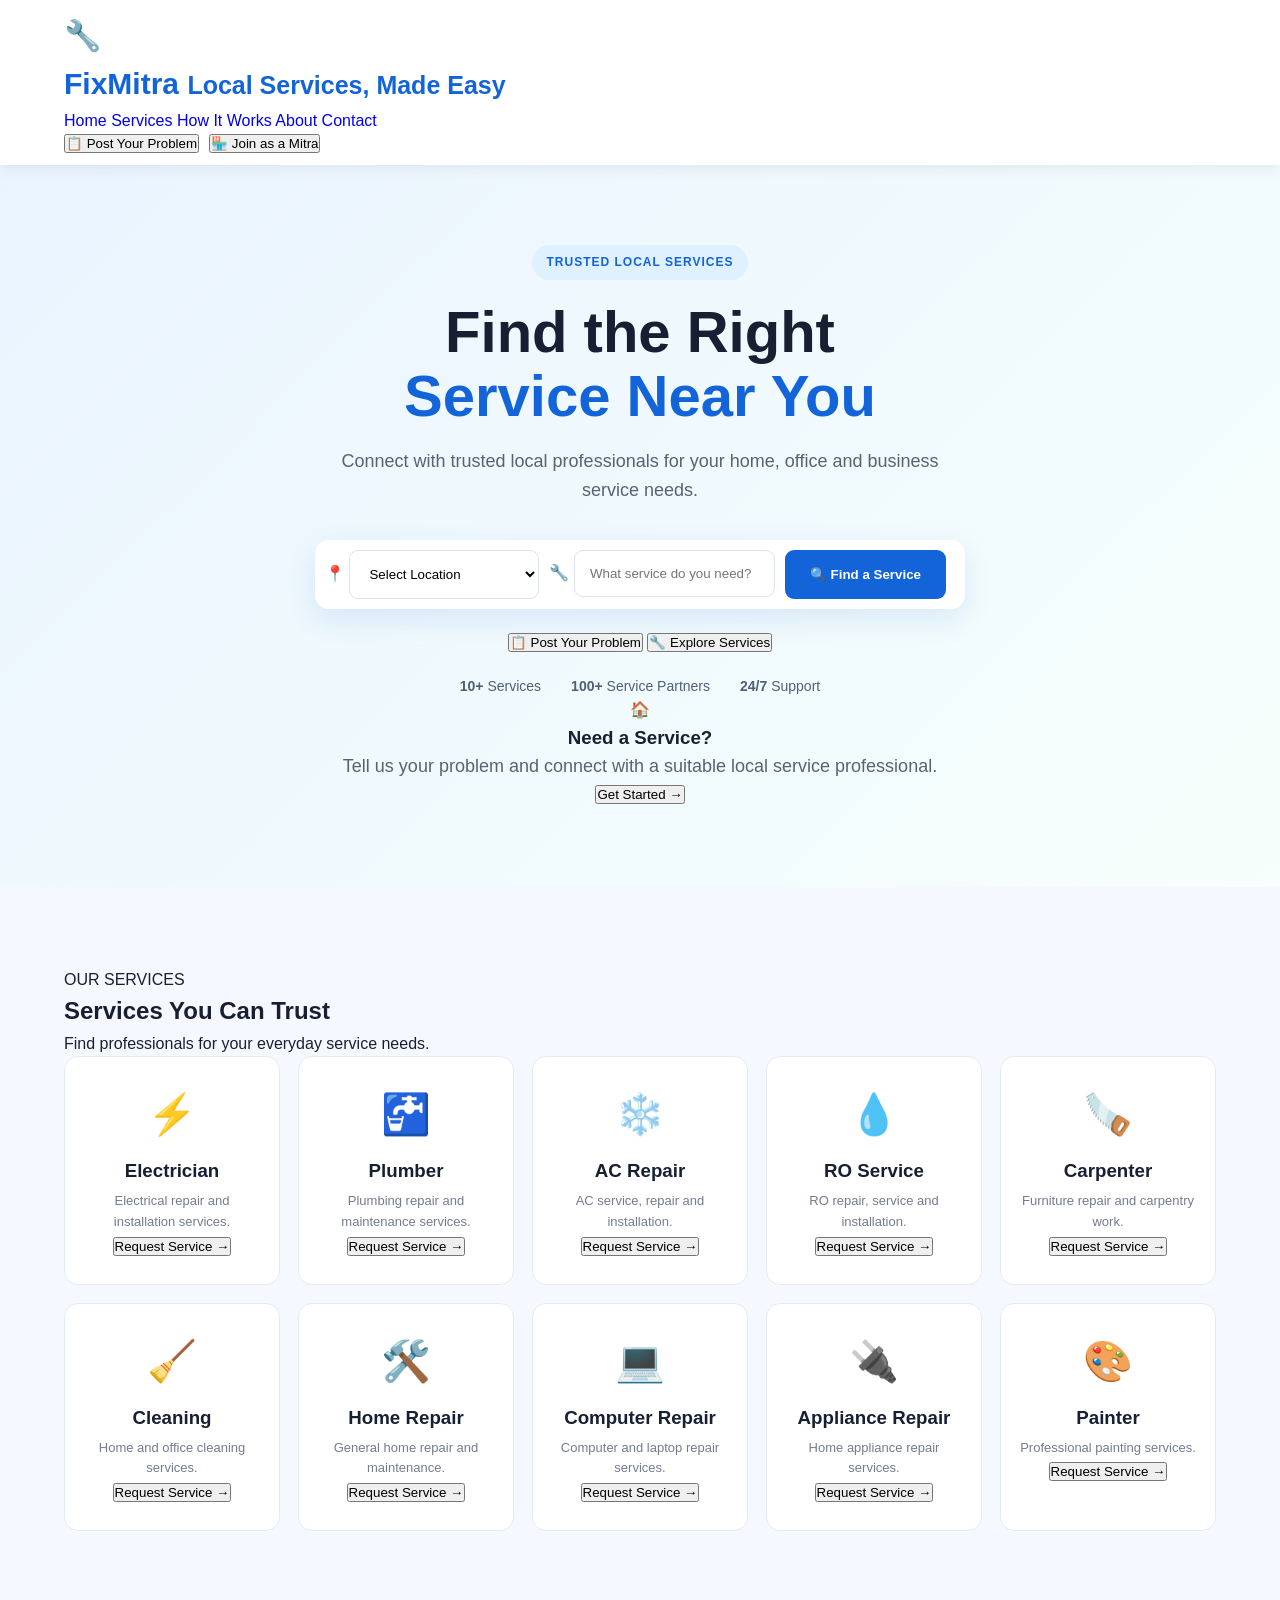
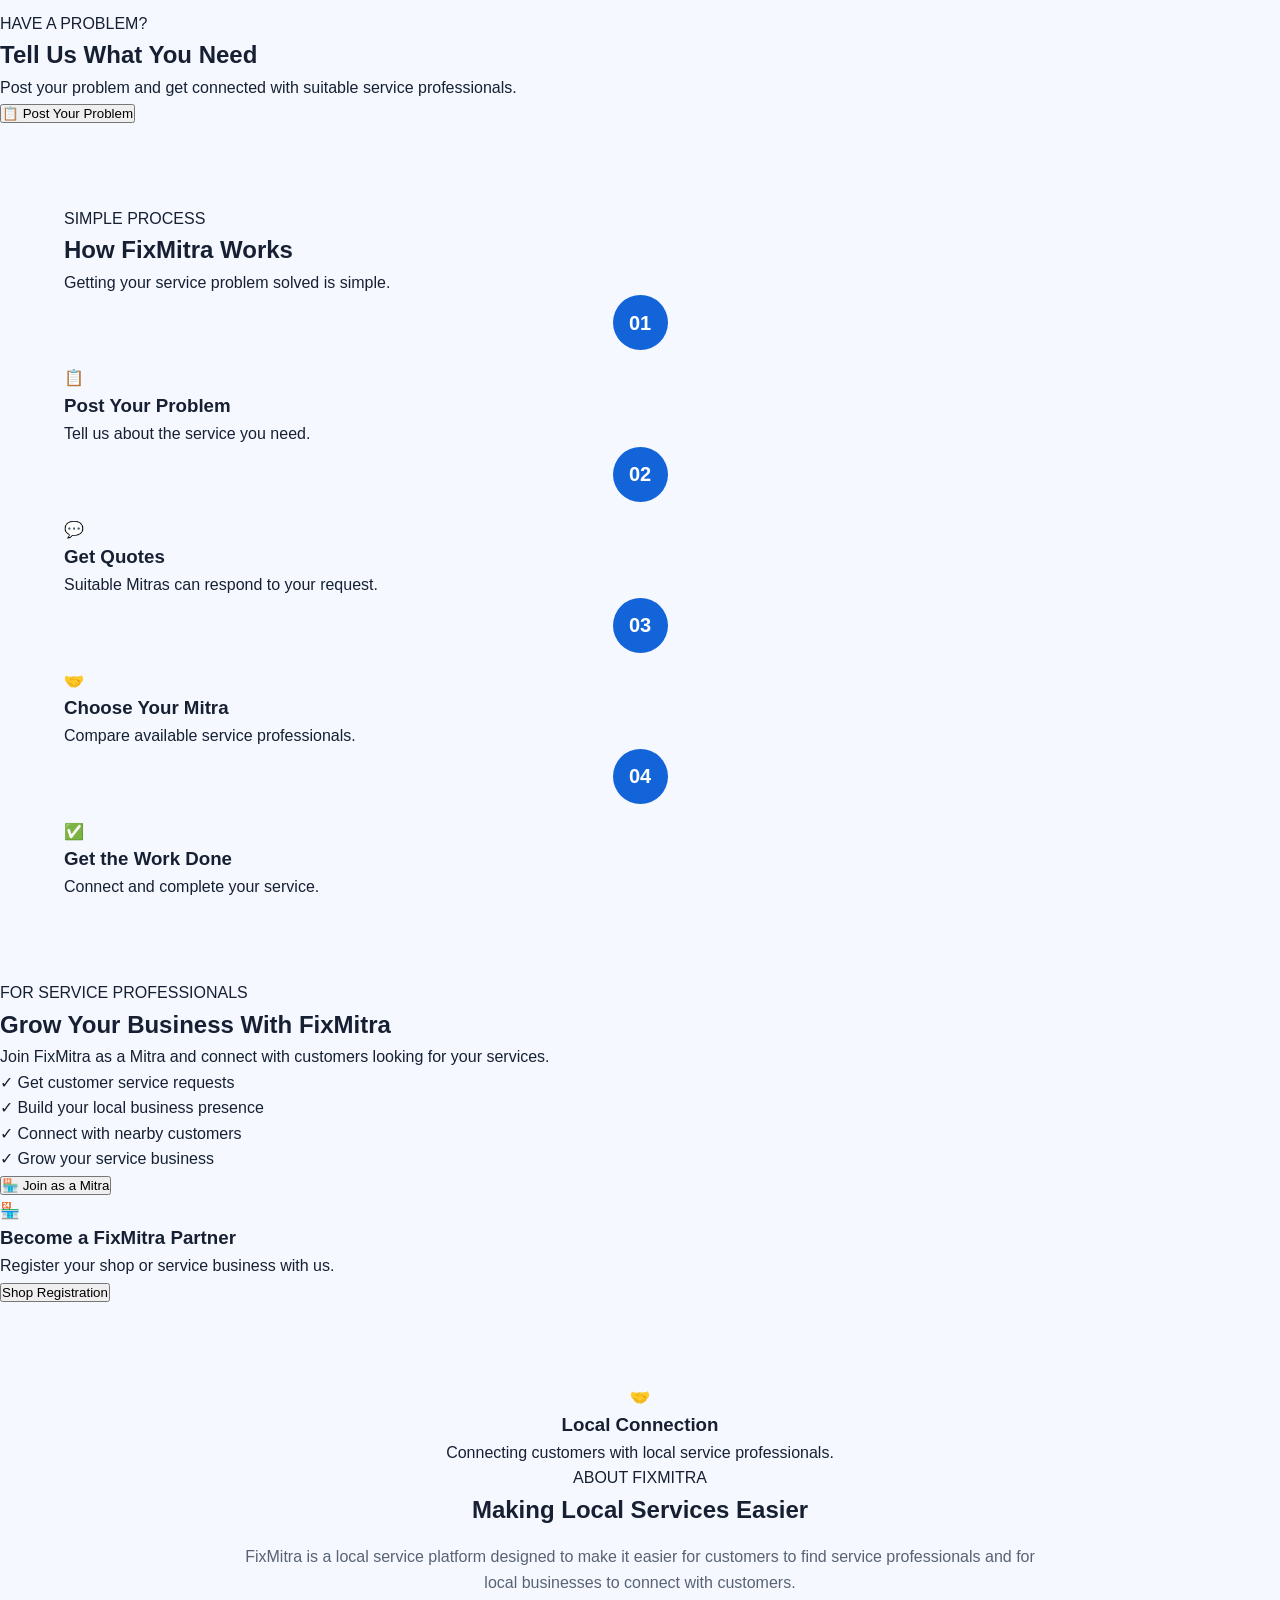
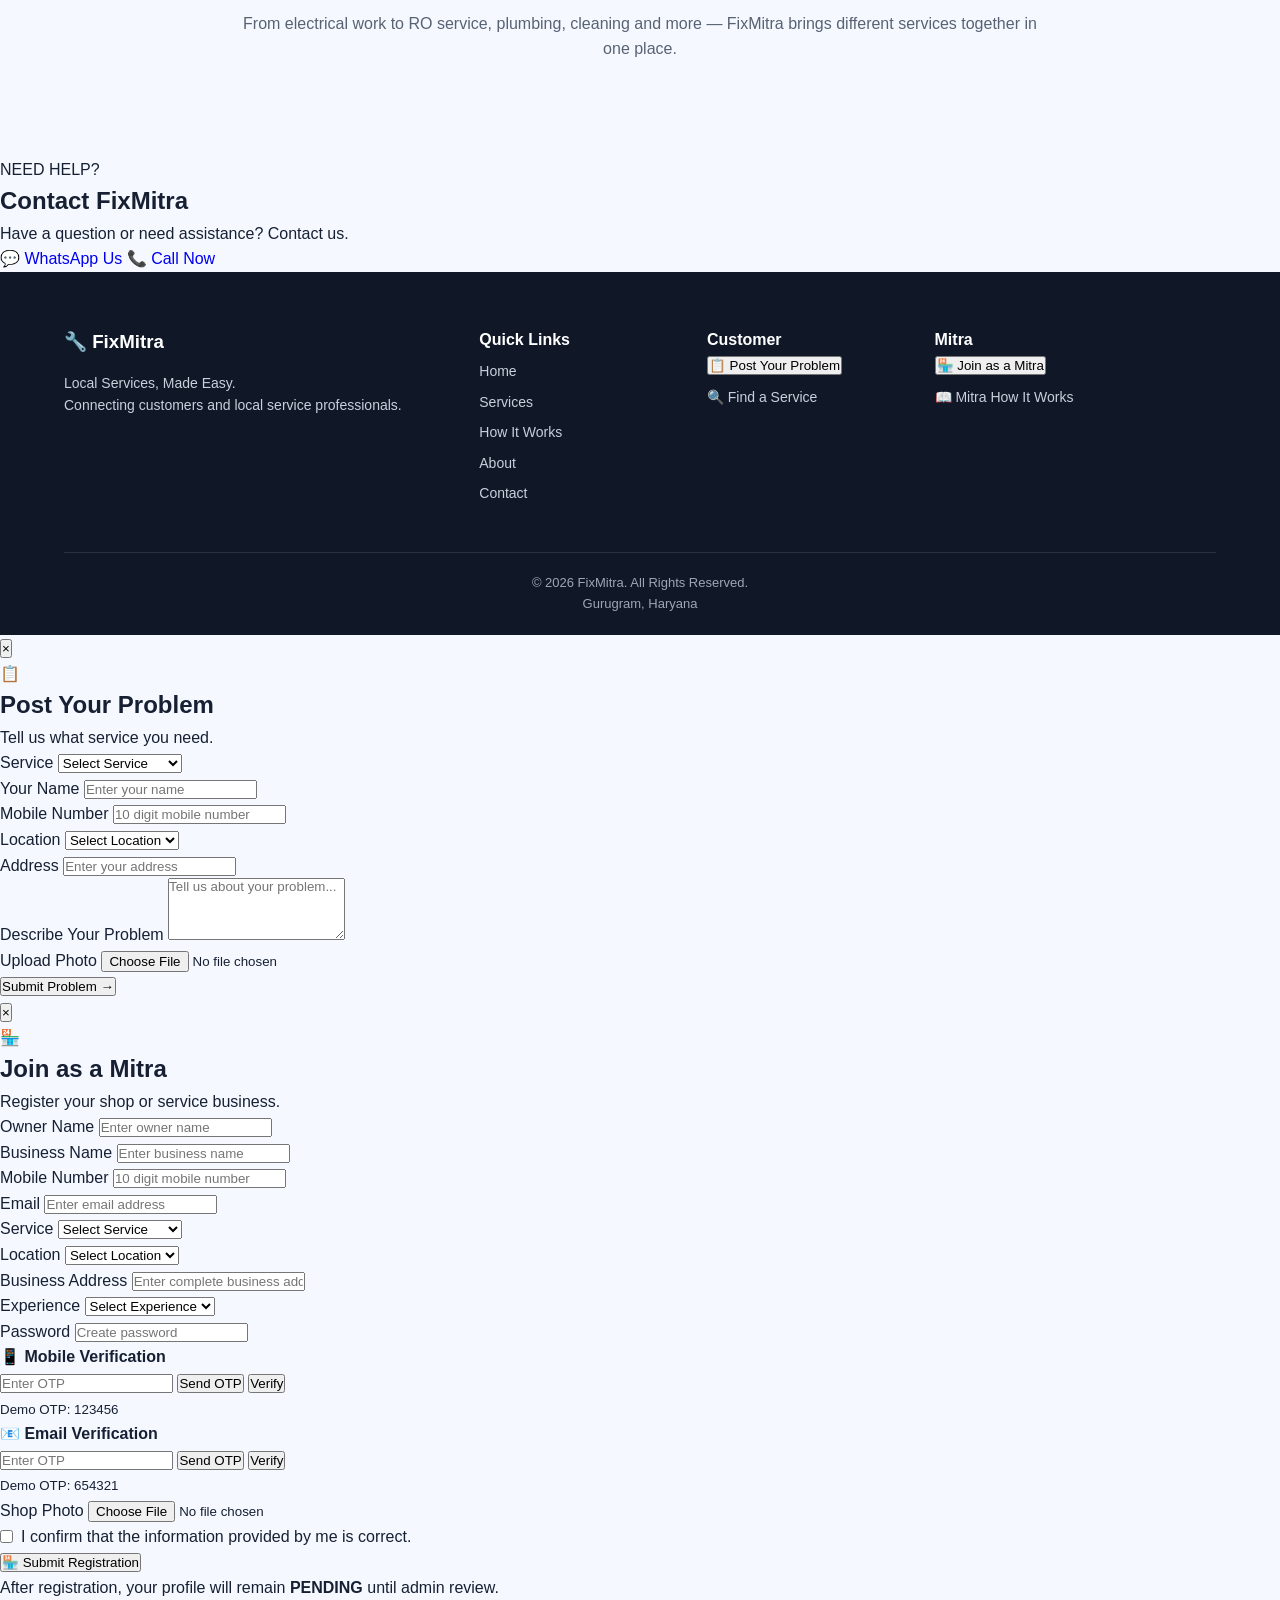
==== commit 803fcb11: "index.html Signed-off-by: Chandra-RO <pratikprabhakar200@gmail.com>" ====
--- a/index.html
+++ b/index.html
@@ -1,14 +1,15 @@
 <!DOCTYPE html>
 <html lang="en">
+
 <head>
     <meta charset="UTF-8">
 
     <meta name="viewport" content="width=device-width, initial-scale=1.0">
 
+    <title>FixMitra | Local Services, Made Easy</title>
+
     <meta name="description"
-        content="FixMitra - Find trusted local service professionals near you.">
-
-    <title>FixMitra | Local Services Made Easy</title>
+        content="FixMitra connects customers with trusted local service professionals for home and business services.">
 
     <link rel="stylesheet" href="style.css">
 </head>
@@ -19,83 +20,644 @@
 
     <header class="header">
 
-        <div class="logo-area">
-            <div class="logo">Fix<span>Mitra</span></div>
-            <div class="tagline">Local Services, Made Easy</div>
+        <div class="container nav-container">
+
+            <a href="#home" class="logo">
+                <span class="logo-icon">🔧</span>
+
+                <div>
+                    <strong>FixMitra</strong>
+                    <small>Local Services, Made Easy</small>
+                </div>
+            </a>
+
+            <nav class="nav-menu">
+
+                <a href="#home">Home</a>
+
+                <a href="#services">Services</a>
+
+                <a href="#how-it-works">How It Works</a>
+
+                <a href="#about">About</a>
+
+                <a href="#contact">Contact</a>
+
+            </nav>
+
+            <div class="header-buttons">
+
+                <button class="btn btn-outline" onclick="openProblemForm()">
+                    📋 Post Your Problem
+                </button>
+
+                <button class="btn btn-primary" onclick="openMitraForm()">
+                    🏪 Join as a Mitra
+                </button>
+
+            </div>
+
         </div>
 
-        <nav class="navbar">
-            <a href="#home">Home</a>
-            <a href="#services">Services</a>
-            <a href="#how-it-works">How It Works</a>
-            <a href="#about">About</a>
-            <a href="#contact">Contact</a>
-        </nav>
-
-        <div class="header-buttons">
-
-            <button class="shop-button" onclick="openMitraForm()">
-                🏪 Shop Registration
+    </header>
+
+
+    <!-- ================= HERO ================= -->
+
+    <section class="hero" id="home">
+
+        <div class="hero-background"></div>
+
+        <div class="container hero-container">
+
+            <div class="hero-content">
+
+                <span class="hero-badge">
+                    TRUSTED LOCAL SERVICES
+                </span>
+
+                <h1>
+                    Find the Right
+                    <span>Service Near You</span>
+                </h1>
+
+                <p>
+                    Connect with trusted local professionals for your home,
+                    office and business service needs.
+                </p>
+
+
+                <div class="search-box">
+
+                    <div class="search-field">
+
+                        <span>📍</span>
+
+                        <select id="locationSelect">
+
+                            <option value="">Select Location</option>
+
+                            <option value="Gurugram">
+                                Gurugram
+                            </option>
+
+                            <option value="Delhi">
+                                Delhi
+                            </option>
+
+                            <option value="Noida">
+                                Noida
+                            </option>
+
+                            <option value="Faridabad">
+                                Faridabad
+                            </option>
+
+                        </select>
+
+                    </div>
+
+
+                    <div class="search-field">
+
+                        <span>🔧</span>
+
+                        <input
+                            type="text"
+                            id="serviceSearch"
+                            placeholder="What service do you need?"
+                        >
+
+                    </div>
+
+
+                    <button
+                        class="search-button"
+                        onclick="searchService()"
+                    >
+                        🔍 Find a Service
+                    </button>
+
+                </div>
+
+
+                <div class="hero-buttons">
+
+                    <button
+                        class="btn btn-primary large-btn"
+                        onclick="openProblemForm()"
+                    >
+                        📋 Post Your Problem
+                    </button>
+
+                    <button
+                        class="btn btn-white large-btn"
+                        onclick="document.getElementById('services').scrollIntoView({behavior:'smooth'})"
+                    >
+                        🔧 Explore Services
+                    </button>
+
+                </div>
+
+
+                <div class="trust-row">
+
+                    <div>
+                        <strong>10+</strong>
+                        <span>Services</span>
+                    </div>
+
+                    <div>
+                        <strong>100+</strong>
+                        <span>Service Partners</span>
+                    </div>
+
+                    <div>
+                        <strong>24/7</strong>
+                        <span>Support</span>
+                    </div>
+
+                </div>
+
+            </div>
+
+
+            <div class="hero-card">
+
+                <div class="hero-card-icon">
+                    🏠
+                </div>
+
+                <h3>
+                    Need a Service?
+                </h3>
+
+                <p>
+                    Tell us your problem and connect with a suitable local
+                    service professional.
+                </p>
+
+                <button
+                    class="btn btn-primary full-btn"
+                    onclick="openProblemForm()"
+                >
+                    Get Started →
+                </button>
+
+            </div>
+
+        </div>
+
+    </section>
+
+
+    <!-- ================= SERVICES ================= -->
+
+    <section class="section services-section" id="services">
+
+        <div class="container">
+
+            <div class="section-heading">
+
+                <span class="section-label">
+                    OUR SERVICES
+                </span>
+
+                <h2>
+                    Services You Can Trust
+                </h2>
+
+                <p>
+                    Find professionals for your everyday service needs.
+                </p>
+
+            </div>
+
+
+            <div class="services-grid">
+
+
+                <div class="service-card">
+
+                    <div class="service-icon">
+                        ⚡
+                    </div>
+
+                    <h3>Electrician</h3>
+
+                    <p>
+                        Electrical repair and installation services.
+                    </p>
+
+                    <button onclick="openProblemForm('Electrician')">
+                        Request Service →
+                    </button>
+
+                </div>
+
+
+                <div class="service-card">
+
+                    <div class="service-icon">
+                        🚰
+                    </div>
+
+                    <h3>Plumber</h3>
+
+                    <p>
+                        Plumbing repair and maintenance services.
+                    </p>
+
+                    <button onclick="openProblemForm('Plumber')">
+                        Request Service →
+                    </button>
+
+                </div>
+
+
+                <div class="service-card">
+
+                    <div class="service-icon">
+                        ❄️
+                    </div>
+
+                    <h3>AC Repair</h3>
+
+                    <p>
+                        AC service, repair and installation.
+                    </p>
+
+                    <button onclick="openProblemForm('AC Repair')">
+                        Request Service →
+                    </button>
+
+                </div>
+
+
+                <div class="service-card">
+
+                    <div class="service-icon">
+                        💧
+                    </div>
+
+                    <h3>RO Service</h3>
+
+                    <p>
+                        RO repair, service and installation.
+                    </p>
+
+                    <button onclick="openProblemForm('RO Service')">
+                        Request Service →
+                    </button>
+
+                </div>
+
+
+                <div class="service-card">
+
+                    <div class="service-icon">
+                        🪚
+                    </div>
+
+                    <h3>Carpenter</h3>
+
+                    <p>
+                        Furniture repair and carpentry work.
+                    </p>
+
+                    <button onclick="openProblemForm('Carpenter')">
+                        Request Service →
+                    </button>
+
+                </div>
+
+
+                <div class="service-card">
+
+                    <div class="service-icon">
+                        🧹
+                    </div>
+
+                    <h3>Cleaning</h3>
+
+                    <p>
+                        Home and office cleaning services.
+                    </p>
+
+                    <button onclick="openProblemForm('Cleaning')">
+                        Request Service →
+                    </button>
+
+                </div>
+
+
+                <div class="service-card">
+
+                    <div class="service-icon">
+                        🛠️
+                    </div>
+
+                    <h3>Home Repair</h3>
+
+                    <p>
+                        General home repair and maintenance.
+                    </p>
+
+                    <button onclick="openProblemForm('Home Repair')">
+                        Request Service →
+                    </button>
+
+                </div>
+
+
+                <div class="service-card">
+
+                    <div class="service-icon">
+                        💻
+                    </div>
+
+                    <h3>Computer Repair</h3>
+
+                    <p>
+                        Computer and laptop repair services.
+                    </p>
+
+                    <button onclick="openProblemForm('Computer Repair')">
+                        Request Service →
+                    </button>
+
+                </div>
+
+
+                <div class="service-card">
+
+                    <div class="service-icon">
+                        🔌
+                    </div>
+
+                    <h3>Appliance Repair</h3>
+
+                    <p>
+                        Home appliance repair services.
+                    </p>
+
+                    <button onclick="openProblemForm('Appliance Repair')">
+                        Request Service →
+                    </button>
+
+                </div>
+
+
+                <div class="service-card">
+
+                    <div class="service-icon">
+                        🎨
+                    </div>
+
+                    <h3>Painter</h3>
+
+                    <p>
+                        Professional painting services.
+                    </p>
+
+                    <button onclick="openProblemForm('Painter')">
+                        Request Service →
+                    </button>
+
+                </div>
+
+            </div>
+
+        </div>
+
+    </section>
+
+
+    <!-- ================= CUSTOMER SECTION ================= -->
+
+    <section class="problem-section">
+
+        <div class="container problem-container">
+
+            <div>
+
+                <span class="section-label">
+                    HAVE A PROBLEM?
+                </span>
+
+                <h2>
+                    Tell Us What You Need
+                </h2>
+
+                <p>
+                    Post your problem and get connected with suitable
+                    service professionals.
+                </p>
+
+            </div>
+
+
+            <button
+                class="btn btn-white large-btn"
+                onclick="openProblemForm()"
+            >
+                📋 Post Your Problem
             </button>
 
-            <button class="login-button" onclick="openLogin()">
-                Login / Sign Up
-            </button>
-
         </div>
 
-    </header>
-
-
-    <!-- ================= HOME ================= -->
-
-    <section class="hero" id="home">
-
-        <div class="hero-content">
-
-            <div class="hero-badge">
-                TRUSTED LOCAL SERVICES
-            </div>
-
-            <h1>
-                Find the Right
-                <span>Service Near You</span>
-            </h1>
-
-            <p>
-                Find trusted local professionals for your home,
-                office and daily service needs.
-            </p>
-
-
-            <div class="search-box">
-
-                <select id="location">
-                    <option value="">Select Location</option>
-                    <option>Gurugram</option>
-                    <option>Delhi</option>
-                    <option>Noida</option>
-                    <option>Faridabad</option>
-                </select>
-
-                <input
-                    type="text"
-                    id="serviceSearch"
-                    placeholder="What service do you need?"
+    </section>
+
+
+    <!-- ================= HOW IT WORKS ================= -->
+
+    <section class="section" id="how-it-works">
+
+        <div class="container">
+
+            <div class="section-heading">
+
+                <span class="section-label">
+                    SIMPLE PROCESS
+                </span>
+
+                <h2>
+                    How FixMitra Works
+                </h2>
+
+                <p>
+                    Getting your service problem solved is simple.
+                </p>
+
+            </div>
+
+
+            <div class="steps-grid">
+
+
+                <div class="step-card">
+
+                    <div class="step-number">
+                        01
+                    </div>
+
+                    <div class="step-icon">
+                        📋
+                    </div>
+
+                    <h3>
+                        Post Your Problem
+                    </h3>
+
+                    <p>
+                        Tell us about the service you need.
+                    </p>
+
+                </div>
+
+
+                <div class="step-card">
+
+                    <div class="step-number">
+                        02
+                    </div>
+
+                    <div class="step-icon">
+                        💬
+                    </div>
+
+                    <h3>
+                        Get Quotes
+                    </h3>
+
+                    <p>
+                        Suitable Mitras can respond to your request.
+                    </p>
+
+                </div>
+
+
+                <div class="step-card">
+
+                    <div class="step-number">
+                        03
+                    </div>
+
+                    <div class="step-icon">
+                        🤝
+                    </div>
+
+                    <h3>
+                        Choose Your Mitra
+                    </h3>
+
+                    <p>
+                        Compare available service professionals.
+                    </p>
+
+                </div>
+
+
+                <div class="step-card">
+
+                    <div class="step-number">
+                        04
+                    </div>
+
+                    <div class="step-icon">
+                        ✅
+                    </div>
+
+                    <h3>
+                        Get the Work Done
+                    </h3>
+
+                    <p>
+                        Connect and complete your service.
+                    </p>
+
+                </div>
+
+            </div>
+
+        </div>
+
+    </section>
+
+
+    <!-- ================= MITRA SECTION ================= -->
+
+    <section class="mitra-section" id="mitra-how-it-works">
+
+        <div class="container mitra-container">
+
+            <div class="mitra-content">
+
+                <span class="section-label">
+                    FOR SERVICE PROFESSIONALS
+                </span>
+
+                <h2>
+                    Grow Your Business With FixMitra
+                </h2>
+
+                <p>
+                    Join FixMitra as a Mitra and connect with customers
+                    looking for your services.
+                </p>
+
+
+                <div class="mitra-features">
+
+                    <div>
+                        ✓ Get customer service requests
+                    </div>
+
+                    <div>
+                        ✓ Build your local business presence
+                    </div>
+
+                    <div>
+                        ✓ Connect with nearby customers
+                    </div>
+
+                    <div>
+                        ✓ Grow your service business
+                    </div>
+
+                </div>
+
+
+                <button
+                    class="btn btn-primary large-btn"
+                    onclick="openMitraForm()"
                 >
-
-                <button onclick="searchService()">
-                    🔍 Search
+                    🏪 Join as a Mitra
                 </button>
 
             </div>
 
 
-            <div class="trust-row">
-
-                <div>✓ Verified Professionals</div>
-                <div>✓ Easy Booking</div>
-                <div>✓ Local Services</div>
+            <div class="mitra-card">
+
+                <div class="mitra-card-icon">
+                    🏪
+                </div>
+
+                <h3>
+                    Become a FixMitra Partner
+                </h3>
+
+                <p>
+                    Register your shop or service business with us.
+                </p>
+
+                <button
+                    class="btn btn-primary full-btn"
+                    onclick="openMitraForm()"
+                >
+                    Shop Registration
+                </button>
 
             </div>
 
@@ -104,369 +666,178 @@
     </section>
 
 
-    <!-- ================= SERVICES ================= -->
-
-    <section class="section" id="services">
-
-        <div class="section-title">
-
-            <span>OUR SERVICES</span>
-
-            <h2>
-                What Service Do You Need?
-            </h2>
-
-            <p>
-                Choose a service and tell us your problem.
-            </p>
+    <!-- ================= ABOUT ================= -->
+
+    <section class="section about-section" id="about">
+
+        <div class="container about-container">
+
+            <div class="about-card">
+
+                <div class="about-icon">
+                    🤝
+                </div>
+
+                <h3>
+                    Local Connection
+                </h3>
+
+                <p>
+                    Connecting customers with local service professionals.
+                </p>
+
+            </div>
+
+
+            <div class="about-content">
+
+                <span class="section-label">
+                    ABOUT FIXMITRA
+                </span>
+
+                <h2>
+                    Making Local Services Easier
+                </h2>
+
+                <p>
+                    FixMitra is a local service platform designed to make
+                    it easier for customers to find service professionals
+                    and for local businesses to connect with customers.
+                </p>
+
+                <p>
+                    From electrical work to RO service, plumbing,
+                    cleaning and more — FixMitra brings different
+                    services together in one place.
+                </p>
+
+            </div>
 
         </div>
 
-
-        <div class="services-grid">
-
-            <div class="service-card" onclick="openProblemForm('Electrician')">
-                <div class="service-icon">⚡</div>
-                <h3>Electrician</h3>
-                <p>Electrical repair and installation</p>
-            </div>
-
-
-            <div class="service-card" onclick="openProblemForm('Plumber')">
-                <div class="service-icon">🔧</div>
-                <h3>Plumber</h3>
-                <p>Water pipe and plumbing services</p>
-            </div>
-
-
-            <div class="service-card" onclick="openProblemForm('AC Repair')">
-                <div class="service-icon">❄️</div>
-                <h3>AC Repair</h3>
-                <p>AC service and repair</p>
-            </div>
-
-
-            <div class="service-card" onclick="openProblemForm('RO Service')">
-                <div class="service-icon">💧</div>
-                <h3>RO Service</h3>
-                <p>RO repair and maintenance</p>
-            </div>
-
-
-            <div class="service-card" onclick="openProblemForm('Carpenter')">
-                <div class="service-icon">🪚</div>
-                <h3>Carpenter</h3>
-                <p>Furniture and wood work</p>
-            </div>
-
-
-            <div class="service-card" onclick="openProblemForm('Cleaning')">
-                <div class="service-icon">🧹</div>
-                <h3>Cleaning</h3>
-                <p>Home and office cleaning</p>
-            </div>
-
-
-            <div class="service-card" onclick="openProblemForm('Home Repair')">
-                <div class="service-icon">🏠</div>
-                <h3>Home Repair</h3>
-                <p>General home repair services</p>
-            </div>
-
-
-            <div class="service-card" onclick="openProblemForm('Computer Repair')">
-                <div class="service-icon">💻</div>
-                <h3>Computer Repair</h3>
-                <p>Laptop and computer services</p>
-            </div>
-
-
-            <div class="service-card" onclick="openProblemForm('Appliance Repair')">
-                <div class="service-icon">🔌</div>
-                <h3>Appliance Repair</h3>
-                <p>Home appliance repair</p>
-            </div>
-
-
-            <div class="service-card" onclick="openProblemForm('Painter')">
-                <div class="service-icon">🎨</div>
-                <h3>Painter</h3>
-                <p>Home and office painting</p>
+    </section>
+
+
+    <!-- ================= CONTACT ================= -->
+
+    <section class="contact-section" id="contact">
+
+        <div class="container contact-container">
+
+            <div>
+
+                <span class="section-label">
+                    NEED HELP?
+                </span>
+
+                <h2>
+                    Contact FixMitra
+                </h2>
+
+                <p>
+                    Have a question or need assistance? Contact us.
+                </p>
+
+            </div>
+
+
+            <div class="contact-buttons">
+
+                <a
+                    href="https://wa.me/917042703848"
+                    target="_blank"
+                    class="btn btn-whatsapp"
+                >
+                    💬 WhatsApp Us
+                </a>
+
+                <a
+                    href="tel:+917042703848"
+                    class="btn btn-call"
+                >
+                    📞 Call Now
+                </a>
+
             </div>
 
         </div>
 
-
-        <div class="problem-cta">
-
-            <h3>Can't find your exact service?</h3>
-
-            <p>
-                Tell us about your problem and we will help you.
-            </p>
-
-            <button onclick="openProblemForm('General Service')">
-                📝 Post Your Problem
-            </button>
-
-        </div>
-
     </section>
 
 
-    <!-- ================= HOW IT WORKS ================= -->
-
-    <section class="section light-section" id="how-it-works">
-
-        <div class="section-title">
-
-            <span>HOW IT WORKS</span>
-
-            <h2>
-                Get Your Problem Solved Easily
-            </h2>
-
-        </div>
-
-
-        <div class="steps">
-
-            <div class="step">
-                <div class="step-number">1</div>
-                <h3>Post Your Problem</h3>
-                <p>Tell us what service you need.</p>
-            </div>
-
-
-            <div class="step">
-                <div class="step-number">2</div>
-                <h3>Get Quotes</h3>
-                <p>Nearby professionals can respond.</p>
-            </div>
-
-
-            <div class="step">
-                <div class="step-number">3</div>
-                <h3>Choose a Mitra</h3>
-                <p>Compare and select your service professional.</p>
-            </div>
-
-
-            <div class="step">
-                <div class="step-number">4</div>
-                <h3>Get It Done</h3>
-                <p>Your service gets completed.</p>
-            </div>
-
-        </div>
-
-    </section>
-
-
-    <!-- ================= WHY FIXMITRA ================= -->
-
-    <section class="section">
-
-        <div class="section-title">
-
-            <span>WHY FIXMITRA</span>
-
-            <h2>
-                Simple, Local & Trusted
-            </h2>
-
-        </div>
-
-
-        <div class="why-grid">
-
-            <div class="why-card">
-                <div>🛡️</div>
-                <h3>Verified Professionals</h3>
-                <p>Connect with local service professionals.</p>
-            </div>
-
-
-            <div class="why-card">
-                <div>📍</div>
-                <h3>Nearby Services</h3>
-                <p>Find service providers near your location.</p>
-            </div>
-
-
-            <div class="why-card">
-                <div>💬</div>
-                <h3>Compare Quotes</h3>
-                <p>Receive and compare service quotes.</p>
-            </div>
-
-
-            <div class="why-card">
-                <div>⭐</div>
-                <h3>Reviews</h3>
-                <p>See customer feedback before booking.</p>
-            </div>
-
-        </div>
-
-    </section>
-
-
-    <!-- ================= MITRA CTA ================= -->
-
-    <section class="mitra-cta">
-
-        <div>
-
-            <span>FOR SERVICE PROFESSIONALS</span>
-
-            <h2>
-                Are You a Service Professional?
-            </h2>
-
-            <p>
-                Register your shop and connect with customers
-                through FixMitra.
-            </p>
-
-        </div>
-
-
-        <button onclick="openMitraForm()">
-            🏪 Join as a Mitra
-        </button>
-
-    </section>
-
-
-    <!-- ================= ABOUT ================= -->
-
-    <section class="section about-section" id="about">
-
-        <div class="section-title">
-
-            <span>ABOUT FIXMITRA</span>
-
-            <h2>
-                Local Problems. Local Solutions.
-            </h2>
-
-        </div>
-
-
-        <div class="about-content">
-
-            <p>
-                FixMitra is a local service platform designed to
-                connect customers with nearby service professionals.
-            </p>
-
-            <p>
-                Customers can post their problems, receive quotes,
-                choose a professional and get the work completed.
-            </p>
-
-        </div>
-
-    </section>
-
-
-    <!-- ================= CONTACT CTA ================= -->
-
-    <section class="contact-cta">
-
-        <h2>
-            Need a Service Today?
-        </h2>
-
-        <p>
-            Find your local service professional with FixMitra.
-        </p>
-
-        <button onclick="startService()">
-            Get Started →
-        </button>
-
-    </section>
-
-
     <!-- ================= FOOTER ================= -->
 
-    <footer id="contact">
-
-        <div class="footer-grid">
-
-            <div>
-
-                <div class="footer-logo">
-                    Fix<span>Mitra</span>
-                </div>
+    <footer class="footer">
+
+        <div class="container footer-grid">
+
+            <div class="footer-brand">
+
+                <h3>
+                    🔧 FixMitra
+                </h3>
 
                 <p>
                     Local Services, Made Easy.
                 </p>
 
+                <p>
+                    Connecting customers and local service professionals.
+                </p>
+
             </div>
 
 
             <div>
 
-                <h3>Quick Links</h3>
+                <h4>
+                    Quick Links
+                </h4>
 
                 <a href="#home">Home</a>
+
                 <a href="#services">Services</a>
+
                 <a href="#how-it-works">How It Works</a>
+
                 <a href="#about">About</a>
 
+                <a href="#contact">Contact</a>
+
             </div>
 
 
             <div>
 
-                <h3>Popular Services</h3>
-
-                <a href="#" onclick="openProblemForm('Electrician'); return false;">
-                    Electrician
+                <h4>
+                    Customer
+                </h4>
+
+                <button onclick="openProblemForm()">
+                    📋 Post Your Problem
+                </button>
+
+                <a href="#services">
+                    🔍 Find a Service
                 </a>
 
-                <a href="#" onclick="openProblemForm('Plumber'); return false;">
-                    Plumber
+            </div>
+
+
+            <div>
+
+                <h4>
+                    Mitra
+                </h4>
+
+                <button onclick="openMitraForm()">
+                    🏪 Join as a Mitra
+                </button>
+
+                <a href="#mitra-how-it-works">
+                    📖 Mitra How It Works
                 </a>
 
-                <a href="#" onclick="openProblemForm('AC Repair'); return false;">
-                    AC Repair
-                </a>
-
-                <a href="#" onclick="openProblemForm('RO Service'); return false;">
-                    RO Service
-                </a>
-
-            </div>
-
-
-            <div>
-
-                <h3>Contact</h3>
-
-                <p>📍 Gurugram, Haryana</p>
-
-                <p>
-                    📞 +91 7042703848
-                </p>
-
-                <a
-                    class="whatsapp"
-                    href="https://wa.me/917042703848"
-                    target="_blank">
-                    💬 WhatsApp
-                </a>
-
-                <button
-                    class="footer-shop-button"
-                    onclick="openMitraForm()">
-                    🏪 Shop Registration
-                </button>
-
             </div>
 
         </div>
@@ -474,117 +845,209 @@
 
         <div class="footer-bottom">
 
-            © 2026 FixMitra. All Rights Reserved.
+            <p>
+                © 2026 FixMitra. All Rights Reserved.
+            </p>
+
+            <p>
+                Gurugram, Haryana
+            </p>
 
         </div>
 
     </footer>
 
 
-
-    <!-- ================================================= -->
-    <!-- CUSTOMER PROBLEM FORM -->
-    <!-- ================================================= -->
-
-    <div class="overlay" id="problemOverlay">
-
-        <div class="popup">
+    <!-- ================= CUSTOMER POPUP ================= -->
+
+    <div
+        class="modal"
+        id="problemModal"
+    >
+
+        <div class="modal-content">
 
             <button
-                class="close-button"
-                onclick="closeProblemForm()">
+                class="close-btn"
+                onclick="closeProblemForm()"
+            >
                 ×
             </button>
 
-
-            <div class="popup-title">
-
-                <span>📝</span>
-
-                <h2>Post Your Problem</h2>
-
-                <p>
-                    Tell us about your service requirement.
-                </p>
-
-            </div>
-
-
-            <form id="problemForm" onsubmit="submitProblem(event)">
-
-                <label>Service</label>
-
-                <input
-                    type="text"
-                    id="problemService"
-                    readonly>
-
-
-                <label>Name</label>
-
-                <input
-                    type="text"
-                    id="problemName"
-                    placeholder="Enter your name"
-                    required>
-
-
-                <label>Mobile Number</label>
-
-                <input
-                    type="tel"
-                    id="problemPhone"
-                    placeholder="10 digit mobile number"
-                    maxlength="10"
-                    required>
-
-
-                <label>Location</label>
-
-                <select id="problemLocation" required>
-
-                    <option value="">
-                        Select Location
-                    </option>
-
-                    <option>Gurugram</option>
-                    <option>Delhi</option>
-                    <option>Noida</option>
-                    <option>Faridabad</option>
-
-                </select>
-
-
-                <label>Address</label>
-
-                <textarea
-                    id="problemAddress"
-                    rows="2"
-                    placeholder="Enter your full address"
-                    required></textarea>
-
-
-                <label>Describe Your Problem</label>
-
-                <textarea
-                    id="problemDescription"
-                    rows="4"
-                    placeholder="Describe your problem"
-                    required></textarea>
-
-
-                <label>Photo (Optional)</label>
-
-                <input
-                    type="file"
-                    id="problemPhoto"
-                    accept="image/*">
+            <div class="modal-heading">
+
+                <span>
+                    📋
+                </span>
+
+                <div>
+
+                    <h2>
+                        Post Your Problem
+                    </h2>
+
+                    <p>
+                        Tell us what service you need.
+                    </p>
+
+                </div>
+
+            </div>
+
+
+            <form id="problemForm">
+
+                <div class="form-group">
+
+                    <label>
+                        Service
+                    </label>
+
+                    <select id="problemService" required>
+
+                        <option value="">
+                            Select Service
+                        </option>
+
+                        <option>Electrician</option>
+
+                        <option>Plumber</option>
+
+                        <option>AC Repair</option>
+
+                        <option>RO Service</option>
+
+                        <option>Carpenter</option>
+
+                        <option>Cleaning</option>
+
+                        <option>Home Repair</option>
+
+                        <option>Computer Repair</option>
+
+                        <option>Appliance Repair</option>
+
+                        <option>Painter</option>
+
+                    </select>
+
+                </div>
+
+
+                <div class="form-row">
+
+                    <div class="form-group">
+
+                        <label>
+                            Your Name
+                        </label>
+
+                        <input
+                            type="text"
+                            id="customerName"
+                            placeholder="Enter your name"
+                            required
+                        >
+
+                    </div>
+
+
+                    <div class="form-group">
+
+                        <label>
+                            Mobile Number
+                        </label>
+
+                        <input
+                            type="tel"
+                            id="customerMobile"
+                            placeholder="10 digit mobile number"
+                            maxlength="10"
+                            required
+                        >
+
+                    </div>
+
+                </div>
+
+
+                <div class="form-group">
+
+                    <label>
+                        Location
+                    </label>
+
+                    <select id="customerLocation" required>
+
+                        <option value="">
+                            Select Location
+                        </option>
+
+                        <option>Gurugram</option>
+
+                        <option>Delhi</option>
+
+                        <option>Noida</option>
+
+                        <option>Faridabad</option>
+
+                    </select>
+
+                </div>
+
+
+                <div class="form-group">
+
+                    <label>
+                        Address
+                    </label>
+
+                    <input
+                        type="text"
+                        id="customerAddress"
+                        placeholder="Enter your address"
+                        required
+                    >
+
+                </div>
+
+
+                <div class="form-group">
+
+                    <label>
+                        Describe Your Problem
+                    </label>
+
+                    <textarea
+                        id="customerProblem"
+                        rows="4"
+                        placeholder="Tell us about your problem..."
+                        required
+                    ></textarea>
+
+                </div>
+
+
+                <div class="form-group">
+
+                    <label>
+                        Upload Photo
+                    </label>
+
+                    <input
+                        type="file"
+                        id="customerPhoto"
+                        accept="image/*"
+                    >
+
+                </div>
 
 
                 <button
                     type="submit"
-                    class="submit-button">
-                    Submit Problem
+                    class="btn btn-primary full-btn"
+                >
+                    Submit Problem →
                 </button>
 
             </form>
@@ -594,219 +1057,345 @@
     </div>
 
 
-
-    <!-- ================================================= -->
-    <!-- MITRA REGISTRATION -->
-    <!-- ================================================= -->
-
-    <div class="overlay" id="mitraOverlay">
-
-        <div class="popup mitra-popup">
+    <!-- ================= MITRA POPUP ================= -->
+
+    <div
+        class="modal"
+        id="mitraModal"
+    >
+
+        <div class="modal-content large-modal">
 
             <button
-                class="close-button"
-                onclick="closeMitraForm()">
+                class="close-btn"
+                onclick="closeMitraForm()"
+            >
                 ×
             </button>
 
-
-            <div class="popup-title">
-
-                <span>🏪</span>
-
-                <h2>Join as a Mitra</h2>
-
-                <p>
-                    Register your shop with FixMitra.
-                </p>
-
-            </div>
-
-
-            <form id="mitraForm" onsubmit="submitMitra(event)">
-
-
-                <label>Owner Name</label>
-
-                <input
-                    type="text"
-                    id="ownerName"
-                    placeholder="Enter owner name"
-                    required>
-
-
-                <label>Business / Shop Name</label>
-
-                <input
-                    type="text"
-                    id="businessName"
-                    placeholder="Enter business name"
-                    required>
-
-
-                <label>Mobile Number</label>
-
-                <div class="verify-row">
-
-                    <input
-                        type="tel"
-                        id="mitraMobile"
-                        placeholder="10 digit mobile number"
-                        maxlength="10"
-                        required>
-
-                    <button
-                        type="button"
-                        class="verify-button"
-                        onclick="sendMobileOTP()">
-                        Send OTP
-                    </button>
-
-                </div>
-
-
-                <div class="verify-row">
+            <div class="modal-heading">
+
+                <span>
+                    🏪
+                </span>
+
+                <div>
+
+                    <h2>
+                        Join as a Mitra
+                    </h2>
+
+                    <p>
+                        Register your shop or service business.
+                    </p>
+
+                </div>
+
+            </div>
+
+
+            <form id="mitraForm">
+
+
+                <div class="form-row">
+
+                    <div class="form-group">
+
+                        <label>
+                            Owner Name
+                        </label>
+
+                        <input
+                            type="text"
+                            id="ownerName"
+                            placeholder="Enter owner name"
+                            required
+                        >
+
+                    </div>
+
+
+                    <div class="form-group">
+
+                        <label>
+                            Business Name
+                        </label>
+
+                        <input
+                            type="text"
+                            id="businessName"
+                            placeholder="Enter business name"
+                            required
+                        >
+
+                    </div>
+
+                </div>
+
+
+                <div class="form-row">
+
+                    <div class="form-group">
+
+                        <label>
+                            Mobile Number
+                        </label>
+
+                        <input
+                            type="tel"
+                            id="mitraMobile"
+                            placeholder="10 digit mobile number"
+                            maxlength="10"
+                            required
+                        >
+
+                    </div>
+
+
+                    <div class="form-group">
+
+                        <label>
+                            Email
+                        </label>
+
+                        <input
+                            type="email"
+                            id="mitraEmail"
+                            placeholder="Enter email address"
+                            required
+                        >
+
+                    </div>
+
+                </div>
+
+
+                <div class="form-row">
+
+                    <div class="form-group">
+
+                        <label>
+                            Service
+                        </label>
+
+                        <select id="mitraService" required>
+
+                            <option value="">
+                                Select Service
+                            </option>
+
+                            <option>Electrician</option>
+
+                            <option>Plumber</option>
+
+                            <option>AC Repair</option>
+
+                            <option>RO Service</option>
+
+                            <option>Carpenter</option>
+
+                            <option>Cleaning</option>
+
+                            <option>Home Repair</option>
+
+                            <option>Computer Repair</option>
+
+                            <option>Appliance Repair</option>
+
+                            <option>Painter</option>
+
+                        </select>
+
+                    </div>
+
+
+                    <div class="form-group">
+
+                        <label>
+                            Location
+                        </label>
+
+                        <select id="mitraLocation" required>
+
+                            <option value="">
+                                Select Location
+                            </option>
+
+                            <option>Gurugram</option>
+
+                            <option>Delhi</option>
+
+                            <option>Noida</option>
+
+                            <option>Faridabad</option>
+
+                        </select>
+
+                    </div>
+
+                </div>
+
+
+                <div class="form-group">
+
+                    <label>
+                        Business Address
+                    </label>
 
                     <input
                         type="text"
-                        id="mobileOTP"
-                        placeholder="Enter mobile OTP"
-                        maxlength="6">
-
-                    <button
-                        type="button"
-                        class="verify-button"
-                        onclick="verifyMobileOTP()">
-                        Verify
-                    </button>
-
-                </div>
-
-                <small id="mobileStatus" class="verification-status"></small>
-
-
-                <label>Email</label>
-
-                <div class="verify-row">
+                        id="mitraAddress"
+                        placeholder="Enter complete business address"
+                        required
+                    >
+
+                </div>
+
+
+                <div class="form-row">
+
+                    <div class="form-group">
+
+                        <label>
+                            Experience
+                        </label>
+
+                        <select id="mitraExperience" required>
+
+                            <option value="">
+                                Select Experience
+                            </option>
+
+                            <option>Less than 1 year</option>
+
+                            <option>1 - 3 years</option>
+
+                            <option>3 - 5 years</option>
+
+                            <option>5 - 10 years</option>
+
+                            <option>10+ years</option>
+
+                        </select>
+
+                    </div>
+
+
+                    <div class="form-group">
+
+                        <label>
+                            Password
+                        </label>
+
+                        <input
+                            type="password"
+                            id="mitraPassword"
+                            placeholder="Create password"
+                            required
+                        >
+
+                    </div>
+
+                </div>
+
+
+                <!-- MOBILE OTP -->
+
+                <div class="verification-box">
+
+                    <h4>
+                        📱 Mobile Verification
+                    </h4>
+
+                    <div class="otp-row">
+
+                        <input
+                            type="text"
+                            id="mobileOTP"
+                            placeholder="Enter OTP"
+                            maxlength="6"
+                        >
+
+                        <button
+                            type="button"
+                            class="small-btn"
+                            onclick="sendMobileOTP()"
+                        >
+                            Send OTP
+                        </button>
+
+                        <button
+                            type="button"
+                            class="small-btn"
+                            onclick="verifyMobileOTP()"
+                        >
+                            Verify
+                        </button>
+
+                    </div>
+
+                    <small id="mobileStatus">
+                        Demo OTP: 123456
+                    </small>
+
+                </div>
+
+
+                <!-- EMAIL OTP -->
+
+                <div class="verification-box">
+
+                    <h4>
+                        📧 Email Verification
+                    </h4>
+
+                    <div class="otp-row">
+
+                        <input
+                            type="text"
+                            id="emailOTP"
+                            placeholder="Enter OTP"
+                            maxlength="6"
+                        >
+
+                        <button
+                            type="button"
+                            class="small-btn"
+                            onclick="sendEmailOTP()"
+                        >
+                            Send OTP
+                        </button>
+
+                        <button
+                            type="button"
+                            class="small-btn"
+                            onclick="verifyEmailOTP()"
+                        >
+                            Verify
+                        </button>
+
+                    </div>
+
+                    <small id="emailStatus">
+                        Demo OTP: 654321
+                    </small>
+
+                </div>
+
+
+                <div class="form-group">
+
+                    <label>
+                        Shop Photo
+                    </label>
 
                     <input
-                        type="email"
-                        id="mitraEmail"
-                        placeholder="Enter email"
-                        required>
-
-                    <button
-                        type="button"
-                        class="verify-button"
-                        onclick="sendEmailOTP()">
-                        Send Code
-                    </button>
-
-                </div>
-
-
-                <div class="verify-row">
-
-                    <input
-                        type="text"
-                        id="emailOTP"
-                        placeholder="Enter email code"
-                        maxlength="6">
-
-                    <button
-                        type="button"
-                        class="verify-button"
-                        onclick="verifyEmailOTP()">
-                        Verify
-                    </button>
-
-                </div>
-
-                <small id="emailStatus" class="verification-status"></small>
-
-
-                <label>Service</label>
-
-                <select id="mitraService" required>
-
-                    <option value="">
-                        Select Service
-                    </option>
-
-                    <option>Electrician</option>
-                    <option>Plumber</option>
-                    <option>AC Repair</option>
-                    <option>RO Service</option>
-                    <option>Carpenter</option>
-                    <option>Cleaning</option>
-                    <option>Home Repair</option>
-                    <option>Computer Repair</option>
-                    <option>Appliance Repair</option>
-                    <option>Painter</option>
-                    <option>Other</option>
-
-                </select>
-
-
-                <label>Location</label>
-
-                <select id="mitraLocation" required>
-
-                    <option value="">
-                        Select Location
-                    </option>
-
-                    <option>Gurugram</option>
-                    <option>Delhi</option>
-                    <option>Noida</option>
-                    <option>Faridabad</option>
-
-                </select>
-
-
-                <label>Business Address</label>
-
-                <textarea
-                    id="mitraAddress"
-                    rows="3"
-                    placeholder="Enter complete shop/business address"
-                    required></textarea>
-
-
-                <label>Experience</label>
-
-                <select id="mitraExperience" required>
-
-                    <option value="">
-                        Select Experience
-                    </option>
-
-                    <option>Less than 1 year</option>
-                    <option>1 - 3 years</option>
-                    <option>3 - 5 years</option>
-                    <option>5 - 10 years</option>
-                    <option>10+ years</option>
-
-                </select>
-
-
-                <label>Shop Photo</label>
-
-                <input
-                    type="file"
-                    id="shopPhoto"
-                    accept="image/*"
-                    required>
-
-
-                <label>Password</label>
-
-                <input
-                    type="password"
-                    id="mitraPassword"
-                    placeholder="Create password"
-                    minlength="6"
-                    required>
+                        type="file"
+                        id="shopPhoto"
+                        accept="image/*"
+                    >
+
+                </div>
 
 
                 <label class="checkbox-label">
@@ -814,23 +1403,27 @@
                     <input
                         type="checkbox"
                         id="mitraTerms"
-                        required>
-
-                    I agree to FixMitra terms and conditions.
+                        required
+                    >
+
+                    <span>
+                        I confirm that the information provided by me is correct.
+                    </span>
 
                 </label>
 
 
                 <button
                     type="submit"
-                    class="submit-button">
-                    Register as Mitra
+                    class="btn btn-primary full-btn"
+                >
+                    🏪 Submit Registration
                 </button>
 
 
-                <p class="demo-note">
-                    Demo OTP: Mobile <b>123456</b> |
-                    Email <b>654321</b>
+                <p class="pending-note">
+                    After registration, your profile will remain
+                    <strong>PENDING</strong> until admin review.
                 </p>
 
             </form>
@@ -840,77 +1433,8 @@
     </div>
 
 
-
-    <!-- ================================================= -->
-    <!-- LOGIN -->
-    <!-- ================================================= -->
-
-    <div class="overlay" id="loginOverlay">
-
-        <div class="popup login-popup">
-
-            <button
-                class="close-button"
-                onclick="closeLogin()">
-                ×
-            </button>
-
-
-            <div class="popup-title">
-
-                <span>🔐</span>
-
-                <h2>Login / Sign Up</h2>
-
-                <p>
-                    Access your FixMitra account.
-                </p>
-
-            </div>
-
-
-            <form id="loginForm" onsubmit="submitLogin(event)">
-
-                <label>Mobile Number</label>
-
-                <input
-                    type="tel"
-                    id="loginMobile"
-                    placeholder="Enter 10 digit mobile number"
-                    maxlength="10"
-                    required>
-
-
-                <label>Password</label>
-
-                <input
-                    type="password"
-                    id="loginPassword"
-                    placeholder="Enter password"
-                    required>
-
-
-                <button
-                    type="submit"
-                    class="submit-button">
-                    Login
-                </button>
-
-
-                <p class="login-note">
-                    New user? Your account can be created during
-                    the first login.
-                </p>
-
-            </form>
-
-        </div>
-
-    </div>
-
-
-
     <script src="script.js"></script>
 
 </body>
+
 </html>
--- a/style.css
+++ b/style.css
@@ -1,3 +1,7 @@
+/* =========================
+   RESET
+========================= */
+
 * {
     margin: 0;
     padding: 0;
@@ -11,10 +15,30 @@
 
 
 body {
-    font-family: Arial, sans-serif;
-    background-color: #f4f8fc;
+    font-family: Arial, Helvetica, sans-serif;
+    background: #f5f9ff;
     color: #172033;
-}
+    line-height: 1.6;
+}
+
+
+button,
+input,
+select,
+textarea {
+    font-family: inherit;
+}
+
+
+button {
+    cursor: pointer;
+}
+
+
+a {
+    text-decoration: none;
+}
+
 
 
 /* =========================
@@ -24,209 +48,196 @@
 .header {
     position: sticky;
     top: 0;
-
-    z-index: 1000;
-
-    background-color: white;
-
-    padding: 15px 6%;
-
-    display: flex;
-
+    z-index: 100;
+
+    min-height: 78px;
+
+    background: white;
+
+    display: flex;
     align-items: center;
-
     justify-content: space-between;
 
-    gap: 20px;
-
-    box-shadow:
-        0 2px 12px
-        rgba(0, 0, 0, 0.08);
-}
-
-
-.logo h2 {
-    color: #1769ff;
-
-    font-size: 27px;
-}
-
-
-.logo span {
-    font-size: 11px;
-
+    padding: 12px 5%;
+
+    box-shadow: 0 2px 15px rgba(0, 0, 0, 0.08);
+}
+
+
+.logo {
+    font-size: 30px;
+    font-weight: 800;
+    color: #1264d8;
+}
+
+
+.logo span,
+.footer-logo span {
+    color: #12a36d;
+}
+
+
+.tagline {
+    font-size: 12px;
     color: #777;
 }
 
 
-nav {
-    display: flex;
-
-    gap: 20px;
-}
-
-
-nav a {
-    text-decoration: none;
-
-    color: #333;
-
+.navbar {
+    display: flex;
+    gap: 24px;
+}
+
+
+.navbar a {
+    color: #30384a;
+    font-weight: 600;
     font-size: 14px;
-
-    cursor: pointer;
-}
-
-
-nav a:hover {
-    color: #1769ff;
+}
+
+
+.navbar a:hover {
+    color: #1264d8;
 }
 
 
 .header-buttons {
     display: flex;
-
-    gap: 8px;
-
+    gap: 10px;
+}
+
+
+.shop-button,
+.login-button {
+    border: none;
+    padding: 11px 16px;
+    border-radius: 8px;
+    font-weight: 700;
+}
+
+
+.shop-button {
+    background: #e7f7ef;
+    color: #087449;
+}
+
+
+.login-button {
+    background: #1264d8;
+    color: white;
+}
+
+
+.shop-button:hover,
+.login-button:hover {
+    transform: translateY(-1px);
+}
+
+
+
+/* =========================
+   HERO
+========================= */
+
+.hero {
+    min-height: 600px;
+
+    display: flex;
     align-items: center;
-}
-
-
-.shop-button {
-    border: 1px solid #1769ff;
-
-    background-color: white;
-
-    color: #1769ff;
-
-    padding: 10px 14px;
-
-    border-radius: 7px;
-
-    cursor: pointer;
-
-    font-weight: bold;
-}
-
-
-.shop-button:hover {
-    background-color: #1769ff;
-
-    color: white;
-}
-
-
-.login-btn {
-    border: none;
-
-    background-color: #1769ff;
-
-    color: white;
-
-    padding: 11px 15px;
-
-    border-radius: 7px;
-
-    cursor: pointer;
-
-    font-weight: bold;
-}
-
-
-.login-btn:hover {
-    background-color: #0d55d9;
-}
-
-
-
-/* =========================
-   HERO
-========================= */
-
-.hero {
-    min-height: 520px;
-
-    padding: 90px 8%;
+    justify-content: center;
+
+    text-align: center;
+
+    padding: 80px 5%;
 
     background:
         linear-gradient(
             135deg,
-            #e8f2ff,
-            #ffffff
+            #eaf4ff,
+            #f6fffb
         );
-
-    display: flex;
-
-    align-items: center;
 }
 
 
 .hero-content {
-    max-width: 750px;
-}
-
-
-.small-title {
-    color: #1769ff;
-
-    font-size: 13px;
-
-    font-weight: bold;
-
-    margin-bottom: 15px;
+    width: 100%;
+    max-width: 950px;
+}
+
+
+.hero-badge {
+    display: inline-block;
+
+    padding: 8px 15px;
+
+    background: #dff0ff;
+    color: #1264d8;
+
+    border-radius: 30px;
+
+    font-size: 12px;
+    font-weight: 800;
+
+    letter-spacing: 1px;
 }
 
 
 .hero h1 {
-    font-size: 52px;
-
+    font-size: 58px;
     line-height: 1.1;
-
-    margin-bottom: 20px;
-}
-
-
-.hero-description {
-    color: #555;
-
+    margin: 20px 0;
+}
+
+
+.hero h1 span {
+    display: block;
+    color: #1264d8;
+}
+
+
+.hero p {
+    max-width: 650px;
+    margin: auto;
+
+    color: #596273;
     font-size: 18px;
-
-    line-height: 1.6;
-
-    margin-bottom: 30px;
 }
 
 
 .search-box {
-    background-color: white;
-
-    padding: 8px;
-
-    border-radius: 10px;
-
-    display: flex;
-
-    max-width: 750px;
-
-    box-shadow:
-        0 10px 30px
-        rgba(0, 0, 0, 0.1);
+    max-width: 850px;
+
+    margin: 35px auto 20px;
+
+    background: white;
+
+    padding: 10px;
+
+    border-radius: 14px;
+
+    display: flex;
+    gap: 10px;
+
+    box-shadow: 0 10px 30px rgba(18, 100, 216, 0.12);
 }
 
 
 .search-box select,
 .search-box input {
-    border: none;
+    border: 1px solid #dce3ee;
+
+    padding: 15px;
+
+    border-radius: 9px;
 
     outline: none;
 
-    padding: 14px;
-
-    font-size: 15px;
+    background: white;
 }
 
 
 .search-box select {
-    width: 180px;
+    width: 190px;
 }
 
 
@@ -238,58 +249,70 @@
 .search-box button {
     border: none;
 
-    background-color: #1769ff;
-
+    background: #1264d8;
     color: white;
 
     padding: 0 25px;
 
-    border-radius: 7px;
-
-    cursor: pointer;
-
-    font-weight: bold;
-}
-
-
-.trust-features {
-    display: flex;
-
-    gap: 25px;
-
-    margin-top: 25px;
-
-    color: #555;
-
-    font-size: 13px;
-}
-
-
-
-/* =========================
-   SECTION TITLE
-========================= */
+    border-radius: 9px;
+
+    font-weight: 700;
+}
+
+
+.trust-row {
+    display: flex;
+    justify-content: center;
+    gap: 30px;
+
+    margin-top: 20px;
+
+    color: #4d6078;
+
+    font-size: 14px;
+}
+
+
+
+/* =========================
+   SECTIONS
+========================= */
+
+.section {
+    padding: 80px 5%;
+    max-width: 1300px;
+    margin: auto;
+}
+
+
+.light-section {
+    max-width: none;
+    background: #eef6ff;
+}
+
 
 .section-title {
     text-align: center;
-
-    margin-bottom: 40px;
+    margin-bottom: 45px;
+}
+
+
+.section-title span {
+    color: #1264d8;
+    font-size: 12px;
+    font-weight: 800;
+    letter-spacing: 1px;
+}
+
+
+.section-title h2 {
+    font-size: 36px;
+    margin: 8px 0;
 }
 
 
 .section-title p {
-    color: #1769ff;
-
-    font-size: 13px;
-
-    font-weight: bold;
-
-    margin-bottom: 8px;
-}
-
-
-.section-title h2 {
-    font-size: 34px;
+    color: #667085;
 }
 
 
@@ -298,200 +321,164 @@
    SERVICES
 ========================= */
 
-.services {
-    padding: 80px 7%;
-
-    background-color: white;
-}
-
-
-.service-grid {
+.services-grid {
     display: grid;
 
     grid-template-columns:
         repeat(5, 1fr);
 
-    gap: 20px;
+    gap: 18px;
 }
 
 
 .service-card {
-    padding: 25px 15px;
+    background: white;
+
+    padding: 25px 18px;
 
     text-align: center;
 
-    border: 1px solid #e4e8ee;
-
-    border-radius: 13px;
-
-    cursor: pointer;
-
-    transition: 0.3s;
-
-    background-color: white;
+    border-radius: 14px;
+
+    border: 1px solid #e5ebf3;
+
+    transition: 0.25s;
 }
 
 
 .service-card:hover {
-    transform: translateY(-6px);
+    transform: translateY(-7px);
 
     box-shadow:
-        0 12px 30px
-        rgba(0, 0, 0, 0.08);
-
-    border-color: #1769ff;
+        0 15px 35px
+        rgba(18, 100, 216, 0.12);
+
+    border-color: #1264d8;
 }
 
 
 .service-icon {
-    font-size: 38px;
-
-    margin-bottom: 12px;
+    font-size: 40px;
+    margin-bottom: 10px;
 }
 
 
 .service-card h3 {
-    margin-bottom: 8px;
+    margin-bottom: 5px;
 }
 
 
 .service-card p {
-    color: #777;
-
+    color: #737d8d;
     font-size: 13px;
-
-    line-height: 1.4;
-}
-
-
-
-/* =========================
-   PROBLEM BLOCK
-========================= */
-
-.problem-block {
+}
+
+
+
+/* =========================
+   PROBLEM CTA
+========================= */
+
+.problem-cta {
     margin-top: 50px;
 
     padding: 40px;
 
+    border-radius: 18px;
+
     text-align: center;
 
-    background-color: #eaf3ff;
-
-    border-radius: 15px;
-}
-
-
-.problem-block h2 {
-    margin-bottom: 10px;
-}
-
-
-.problem-block p {
-    color: #666;
-
-    margin-bottom: 20px;
-}
-
-
-.problem-block button {
+    background:
+        linear-gradient(
+            135deg,
+            #1264d8,
+            #0c82d8
+        );
+
+    color: white;
+}
+
+
+.problem-cta h3 {
+    font-size: 28px;
+}
+
+
+.problem-cta p {
+    margin: 8px 0 20px;
+}
+
+
+.problem-cta button,
+.contact-cta button,
+.mitra-cta button {
     border: none;
 
-    background-color: #1769ff;
-
-    color: white;
+    background: white;
+    color: #1264d8;
 
     padding: 13px 22px;
 
     border-radius: 8px;
 
-    cursor: pointer;
-
-    font-weight: bold;
-}
-
-
-
-/* =========================
-   HOW IT WORKS
-========================= */
-
-.how-it-works {
-    padding: 80px 7%;
-}
-
+    font-weight: 800;
+}
+
+
+
+/* =========================
+   STEPS
+========================= */
 
 .steps {
+    max-width: 1100px;
+
+    margin: auto;
+
     display: grid;
 
     grid-template-columns:
         repeat(4, 1fr);
 
     gap: 25px;
-
+}
+
+
+.step {
     text-align: center;
 }
 
 
-.step {
-    background-color: white;
-
-    padding: 30px 20px;
-
-    border-radius: 14px;
-
-    box-shadow:
-        0 5px 20px
-        rgba(0, 0, 0, 0.05);
-}
-
-
 .step-number {
-    width: 45px;
-
-    height: 45px;
+    width: 55px;
+    height: 55px;
 
     margin: 0 auto 15px;
 
-    display: flex;
-
+    border-radius: 50%;
+
+    display: flex;
     align-items: center;
-
     justify-content: center;
 
-    border-radius: 50%;
-
-    background-color: #1769ff;
-
+    background: #1264d8;
     color: white;
 
-    font-weight: bold;
-}
-
-
-.step h3 {
-    margin-bottom: 10px;
+    font-size: 20px;
+    font-weight: 800;
 }
 
 
 .step p {
-    color: #777;
-
-    line-height: 1.5;
-}
-
-
-
-/* =========================
-   WHY FIXMITRA
-========================= */
-
-.why-fixmitra {
-    padding: 80px 7%;
-
-    background-color: white;
-}
-
+    color: #687386;
+    font-size: 14px;
+}
+
+
+
+/* =========================
+   WHY
+========================= */
 
 .why-grid {
     display: grid;
@@ -504,655 +491,506 @@
 
 
 .why-card {
+    background: white;
+
+    padding: 30px;
+
     text-align: center;
 
-    padding: 30px 20px;
-
-    border: 1px solid #e4e8ee;
-
-    border-radius: 13px;
+    border-radius: 14px;
+
+    border: 1px solid #e4eaf2;
 }
 
 
 .why-card > div {
+    font-size: 40px;
+    margin-bottom: 12px;
+}
+
+
+.why-card p {
+    color: #687386;
+    font-size: 14px;
+}
+
+
+
+/* =========================
+   MITRA CTA
+========================= */
+
+.mitra-cta {
+    max-width: 1200px;
+
+    margin: 20px auto 70px;
+
+    padding: 45px;
+
+    border-radius: 20px;
+
+    background:
+        linear-gradient(
+            135deg,
+            #0b8f62,
+            #1264d8
+        );
+
+    color: white;
+
+    display: flex;
+
+    align-items: center;
+
+    justify-content: space-between;
+
+    gap: 30px;
+}
+
+
+.mitra-cta span {
+    font-size: 12px;
+    font-weight: 800;
+    letter-spacing: 1px;
+}
+
+
+.mitra-cta h2 {
+    font-size: 32px;
+    margin: 5px 0;
+}
+
+
+
+/* =========================
+   ABOUT
+========================= */
+
+.about-section {
+    text-align: center;
+}
+
+
+.about-content {
+    max-width: 800px;
+    margin: auto;
+}
+
+
+.about-content p {
+    margin: 15px 0;
+    color: #596273;
+}
+
+
+
+/* =========================
+   CONTACT CTA
+========================= */
+
+.contact-cta {
+    padding: 70px 5%;
+
+    text-align: center;
+
+    background: #e9f4ff;
+}
+
+
+.contact-cta h2 {
+    font-size: 38px;
+}
+
+
+.contact-cta p {
+    margin: 10px 0 25px;
+
+    color: #667085;
+}
+
+
+
+/* =========================
+   FOOTER
+========================= */
+
+footer {
+    background: #101828;
+
+    color: white;
+
+    padding: 55px 5% 20px;
+}
+
+
+.footer-grid {
+    max-width: 1200px;
+
+    margin: auto;
+
+    display: grid;
+
+    grid-template-columns:
+        2fr 1fr 1fr 1.5fr;
+
+    gap: 40px;
+}
+
+
+.footer-logo {
+    font-size: 30px;
+    font-weight: 800;
+}
+
+
+.footer-grid h3 {
+    margin-bottom: 15px;
+}
+
+
+.footer-grid a {
+    display: block;
+
+    color: #c8d0dc;
+
+    margin: 8px 0;
+
+    font-size: 14px;
+}
+
+
+.footer-grid p {
+    color: #c8d0dc;
+    font-size: 14px;
+}
+
+
+.whatsapp {
+    color: #4ade80 !important;
+}
+
+
+.footer-shop-button {
+    margin-top: 12px;
+
+    border: none;
+
+    background: #1264d8;
+    color: white;
+
+    padding: 10px 14px;
+
+    border-radius: 7px;
+
+    font-weight: 700;
+}
+
+
+.footer-bottom {
+    max-width: 1200px;
+
+    margin: 40px auto 0;
+
+    padding-top: 20px;
+
+    border-top: 1px solid #273244;
+
+    text-align: center;
+
+    color: #9ca6b5;
+
+    font-size: 13px;
+}
+
+
+
+/* =========================
+   POPUP OVERLAY
+========================= */
+
+.overlay {
+    display: none;
+
+    position: fixed;
+
+    inset: 0;
+
+    z-index: 1000;
+
+    background: rgba(10, 25, 45, 0.65);
+
+    padding: 25px;
+
+    overflow-y: auto;
+
+    align-items: center;
+
+    justify-content: center;
+}
+
+
+.overlay.active {
+    display: flex;
+}
+
+
+.popup {
+    width: 100%;
+    max-width: 570px;
+
+    max-height: 92vh;
+
+    overflow-y: auto;
+
+    background: white;
+
+    border-radius: 18px;
+
+    padding: 30px;
+
+    position: relative;
+
+    box-shadow:
+        0 25px 70px
+        rgba(0, 0, 0, 0.25);
+}
+
+
+.close-button {
+    position: absolute;
+
+    right: 18px;
+    top: 15px;
+
+    width: 35px;
+    height: 35px;
+
+    border: none;
+
+    border-radius: 50%;
+
+    background: #f0f3f7;
+
+    font-size: 25px;
+
+    color: #444;
+}
+
+
+.popup-title {
+    text-align: center;
+
+    margin-bottom: 25px;
+}
+
+
+.popup-title span {
     font-size: 35px;
-
-    margin-bottom: 15px;
-}
-
-
-.why-card h3 {
-    margin-bottom: 10px;
-}
-
-
-.why-card p {
-    color: #777;
-
-    line-height: 1.5;
-}
-
-
-
-/* =========================
-   ABOUT
-========================= */
-
-.about {
-    padding: 80px 10%;
-
-    background-color: #f4f8fc;
-}
-
-
-.about-content {
-    max-width: 750px;
-
-    margin: auto;
-
-    text-align: center;
-}
-
-
-.about h2 {
-    font-size: 38px;
-
-    margin-bottom: 20px;
-}
-
-
-.about-content > p:last-child {
-    color: #666;
-
-    line-height: 1.8;
-}
-
-
-
-/* =========================
-   MITRA CTA
-========================= */
-
-.mitra-cta {
-    padding: 45px 8%;
-
-    background-color: #1769ff;
-
-    color: white;
-
-    display: flex;
-
-    justify-content: space-between;
-
-    align-items: center;
-
-    gap: 25px;
-}
-
-
-.mitra-cta h2 {
-    margin-bottom: 8px;
-}
-
-
-.mitra-cta p {
-    opacity: 0.9;
-}
-
-
-.mitra-cta button {
-    border: none;
-
-    background-color: white;
-
-    color: #1769ff;
-
-    padding: 14px 22px;
+}
+
+
+.popup-title h2 {
+    font-size: 27px;
+}
+
+
+.popup-title p {
+    color: #737d8d;
+    font-size: 14px;
+}
+
+
+
+/* =========================
+   FORM
+========================= */
+
+.popup form {
+    display: flex;
+    flex-direction: column;
+    gap: 8px;
+}
+
+
+.popup label {
+    margin-top: 7px;
+
+    font-weight: 700;
+
+    font-size: 14px;
+}
+
+
+.popup input,
+.popup select,
+.popup textarea {
+    width: 100%;
+
+    border: 1px solid #d9e0ea;
 
     border-radius: 8px;
 
-    font-weight: bold;
-
-    cursor: pointer;
-}
-
-
-
-/* =========================
-   CONTACT
-========================= */
-
-.contact-section {
-    padding: 60px 20px;
-
-    text-align: center;
-
-    background-color: white;
-}
-
-
-.contact-section h2 {
-    margin-bottom: 15px;
-}
-
-
-.contact-section p {
-    color: #666;
-
-    margin-top: 8px;
-}
-
-
-
-/* =========================
-   FOOTER
-========================= */
-
-footer {
-    background-color: #111827;
-
-    color: white;
-
-    padding: 50px 7%;
-
-    display: grid;
-
-    grid-template-columns:
-        2fr 1fr 1fr 1fr;
-
-    gap: 30px;
-}
-
-
-.footer-column {
-    display: flex;
-
-    flex-direction: column;
-
-    gap: 10px;
-}
-
-
-.footer-column h2 {
-    color: #4d8dff;
-}
-
-
-.footer-column h3 {
-    margin-bottom: 5px;
-}
-
-
-.footer-column p,
-.footer-column a {
-    color: #b9c0cc;
-
-    text-decoration: none;
-
-    font-size: 14px;
-
-    cursor: pointer;
-}
-
-
-.footer-column a:hover {
-    color: white;
-}
-
-
-.footer-bottom {
-    grid-column: 1 / -1;
-
-    padding-top: 25px;
-
-    border-top: 1px solid #303746;
-
-    text-align: center;
-
-    color: #9da6b5;
-}
-
-
-
-/* =================================================
-   CUSTOMER PROBLEM POPUP
-================================================= */
-
-.problem-overlay {
-    position: fixed;
-
-    inset: 0;
-
-    background-color:
-        rgba(0, 0, 0, 0.6);
-
-    display: none;
-
-    align-items: center;
-
-    justify-content: center;
-
-    padding: 20px;
-
-    z-index: 3000;
-
-    overflow-y: auto;
-}
-
-
-.problem-box {
-    width: 100%;
-
-    max-width: 560px;
-
-    background-color: white;
-
-    border-radius: 16px;
-
-    padding: 30px;
-
-    position: relative;
-
-    margin: 30px auto;
-}
-
-
-.close-problem,
-.close-mitra,
-.close-login {
-    position: absolute;
-
-    top: 12px;
-
-    right: 17px;
-
-    border: none;
-
-    background: transparent;
-
-    font-size: 30px;
-
-    cursor: pointer;
-
-    color: #555;
-}
-
-
-.problem-header,
-.mitra-header {
-    text-align: center;
-
-    margin-bottom: 20px;
-}
-
-
-.problem-header h2,
-.mitra-header h2 {
-    margin-bottom: 8px;
-}
-
-
-.problem-header p,
-.mitra-header p {
-    color: #777;
-}
-
-
-#problemForm,
-#mitraForm {
-    display: flex;
-
-    flex-direction: column;
-}
-
-
-#problemForm label,
-#mitraForm label {
-    font-size: 14px;
-
-    font-weight: bold;
-
-    margin-top: 12px;
-
-    margin-bottom: 6px;
-}
-
-
-#problemForm input,
-#problemForm select,
-#problemForm textarea,
-#mitraForm input,
-#mitraForm select,
-#mitraForm textarea {
-    width: 100%;
-
     padding: 12px;
 
-    border: 1px solid #d5dce7;
-
-    border-radius: 7px;
-
     outline: none;
 
-    font-family: Arial, sans-serif;
-
-    font-size: 14px;
-}
-
-
-#problemForm input:focus,
-#problemForm select:focus,
-#problemForm textarea:focus,
-#mitraForm input:focus,
-#mitraForm select:focus,
-#mitraForm textarea:focus {
-    border-color: #1769ff;
+    background: white;
+}
+
+
+.popup input:focus,
+.popup select:focus,
+.popup textarea:focus {
+    border-color: #1264d8;
 
     box-shadow:
         0 0 0 3px
-        rgba(23, 105, 255, 0.1);
-}
-
-
-.problem-submit,
-.register-button {
-    margin-top: 20px;
+        rgba(18, 100, 216, 0.08);
+}
+
+
+.submit-button {
+    margin-top: 15px;
+
+    border: none;
+
+    background: #1264d8;
+
+    color: white;
 
     padding: 14px;
 
+    border-radius: 9px;
+
+    font-size: 16px;
+
+    font-weight: 800;
+}
+
+
+.submit-button:hover {
+    background: #0d53b5;
+}
+
+
+
+/* =========================
+   OTP
+========================= */
+
+.verify-row {
+    display: flex;
+
+    gap: 8px;
+}
+
+
+.verify-row input {
+    flex: 1;
+}
+
+
+.verify-button {
     border: none;
 
+    background: #e7f0ff;
+
+    color: #1264d8;
+
+    padding: 0 13px;
+
     border-radius: 8px;
 
-    background-color: #1769ff;
-
-    color: white;
-
-    font-size: 15px;
-
-    font-weight: bold;
-
-    cursor: pointer;
-}
-
-
-
-/* =================================================
-   MITRA REGISTRATION POPUP
-================================================= */
-
-.mitra-overlay {
-    position: fixed;
-
-    inset: 0;
-
-    background-color:
-        rgba(0, 0, 0, 0.65);
-
-    display: none;
+    font-weight: 700;
+
+    white-space: nowrap;
+}
+
+
+.verification-status {
+    min-height: 18px;
+
+    color: #087449;
+
+    font-weight: 700;
+}
+
+
+.demo-note {
+    margin-top: 12px;
+
+    text-align: center;
+
+    color: #777;
+
+    font-size: 12px;
+}
+
+
+.checkbox-label {
+    display: flex;
 
     align-items: center;
 
-    justify-content: center;
-
-    padding: 20px;
-
-    z-index: 4000;
-
-    overflow-y: auto;
-}
-
-
-.mitra-box {
-    width: 100%;
-
-    max-width: 570px;
-
-    background-color: white;
-
-    border-radius: 18px;
-
-    padding: 32px;
-
-    position: relative;
-
-    margin: 30px auto;
-
-    box-shadow:
-        0 20px 60px
-        rgba(0, 0, 0, 0.25);
-}
-
-
-.mitra-icon {
-    font-size: 40px;
-
-    margin-bottom: 8px;
-}
-
-
-.verify-button {
-    margin-top: 8px;
-
-    padding: 10px;
-
-    border: 1px solid #1769ff;
-
-    border-radius: 7px;
-
-    background-color: white;
-
-    color: #1769ff;
-
-    font-weight: bold;
-
-    cursor: pointer;
-}
-
-
-.verify-button:hover {
-    background-color: #1769ff;
-
-    color: white;
-}
-
-
-.terms {
-    display: flex !important;
-
-    flex-direction: row;
-
-    align-items: center;
-
     gap: 8px;
 
-    font-weight: normal !important;
-}
-
-
-.terms input {
-    width: 17px !important;
-
-    height: 17px;
-}
-
-
-
-/* =================================================
-   LOGIN POPUP
-================================================= */
-
-.login-overlay {
-    position: fixed;
-
-    inset: 0;
-
-    background-color:
-        rgba(0, 0, 0, 0.55);
-
-    display: none;
-
-    align-items: center;
-
-    justify-content: center;
-
-    padding: 20px;
-
-    z-index: 5000;
-}
-
-
-.login-box {
-    width: 100%;
-
-    max-width: 420px;
-
-    background-color: white;
-
-    border-radius: 16px;
-
-    padding: 35px;
-
-    position: relative;
-}
-
-
-.login-box h2 {
-    margin-bottom: 8px;
-}
-
-
-.login-box > p {
-    color: #777;
-
-    margin-bottom: 20px;
-}
-
-
-.login-box label {
-    display: block;
-
-    font-size: 14px;
-
-    font-weight: bold;
-
-    margin: 12px 0 6px;
-}
-
-
-.login-box input {
-    width: 100%;
-
-    padding: 12px;
-
-    border: 1px solid #d5dce7;
-
-    border-radius: 7px;
-
-    outline: none;
-}
-
-
-.login-submit {
-    width: 100%;
-
-    margin-top: 20px;
-
-    padding: 13px;
-
-    border: none;
-
-    border-radius: 8px;
-
-    background-color: #1769ff;
-
-    color: white;
-
-    font-weight: bold;
-
-    cursor: pointer;
-}
-
-
-
-/* =========================
-   MOBILE
+    font-weight: 500 !important;
+}
+
+
+.checkbox-label input {
+    width: auto;
+}
+
+
+
+/* =========================
+   RESPONSIVE
 ========================= */
 
 @media (max-width: 1000px) {
 
-    .header {
-        flex-wrap: wrap;
-    }
-
-
-    nav {
-        order: 3;
-
-        width: 100%;
-
-        justify-content: center;
-    }
-
-
-    .service-grid {
+    .navbar {
+        display: none;
+    }
+
+    .services-grid {
         grid-template-columns:
             repeat(3, 1fr);
     }
 
-
-    .steps,
+    .steps {
+        grid-template-columns:
+            repeat(2, 1fr);
+    }
+
     .why-grid {
         grid-template-columns:
             repeat(2, 1fr);
     }
 
-
-    footer {
-        grid-template-columns:
-            repeat(2, 1fr);
-    }
-
-}
-
-
-@media (max-width: 650px) {
+}
+
+
+@media (max-width: 700px) {
 
     .header {
-        justify-content: center;
-
-        padding: 15px;
-    }
-
-
-    nav {
-        gap: 12px;
-
         flex-wrap: wrap;
-    }
-
-
-    nav a {
-        font-size: 12px;
-    }
-
+        gap: 10px;
+    }
 
     .header-buttons {
         width: 100%;
-
-        justify-content: center;
-    }
-
-
-    .hero {
-        padding: 60px 20px;
-
-        text-align: center;
+    }
+
+    .shop-button,
+    .login-button {
+        flex: 1;
     }
 
 
     .hero h1 {
-        font-size: 38px;
+        font-size: 40px;
     }
 
 
@@ -1160,25 +998,22 @@
         flex-direction: column;
     }
 
-
     .search-box select {
         width: 100%;
     }
 
-
     .search-box button {
-        padding: 13px;
-    }
-
-
-    .trust-features {
+        padding: 14px;
+    }
+
+
+    .trust-row {
         flex-direction: column;
-
-        gap: 8px;
-    }
-
-
-    .service-grid {
+        gap: 7px;
+    }
+
+
+    .services-grid {
         grid-template-columns:
             repeat(2, 1fr);
     }
@@ -1191,28 +1026,35 @@
 
 
     .mitra-cta {
+        margin: 20px;
+
         flex-direction: column;
 
         text-align: center;
     }
 
 
-    footer {
+    .footer-grid {
+        grid-template-columns: 1fr 1fr;
+    }
+
+}
+
+
+@media (max-width: 480px) {
+
+    .services-grid {
         grid-template-columns: 1fr;
-
-        text-align: center;
-    }
-
-
-    .footer-column {
-        align-items: center;
-    }
-
-
-    .problem-box,
-    .mitra-box,
-    .login-box {
-        padding: 25px 20px;
-    }
-
-}
+    }
+
+
+    .footer-grid {
+        grid-template-columns: 1fr;
+    }
+
+
+    .popup {
+        padding: 22px;
+    }
+
+}
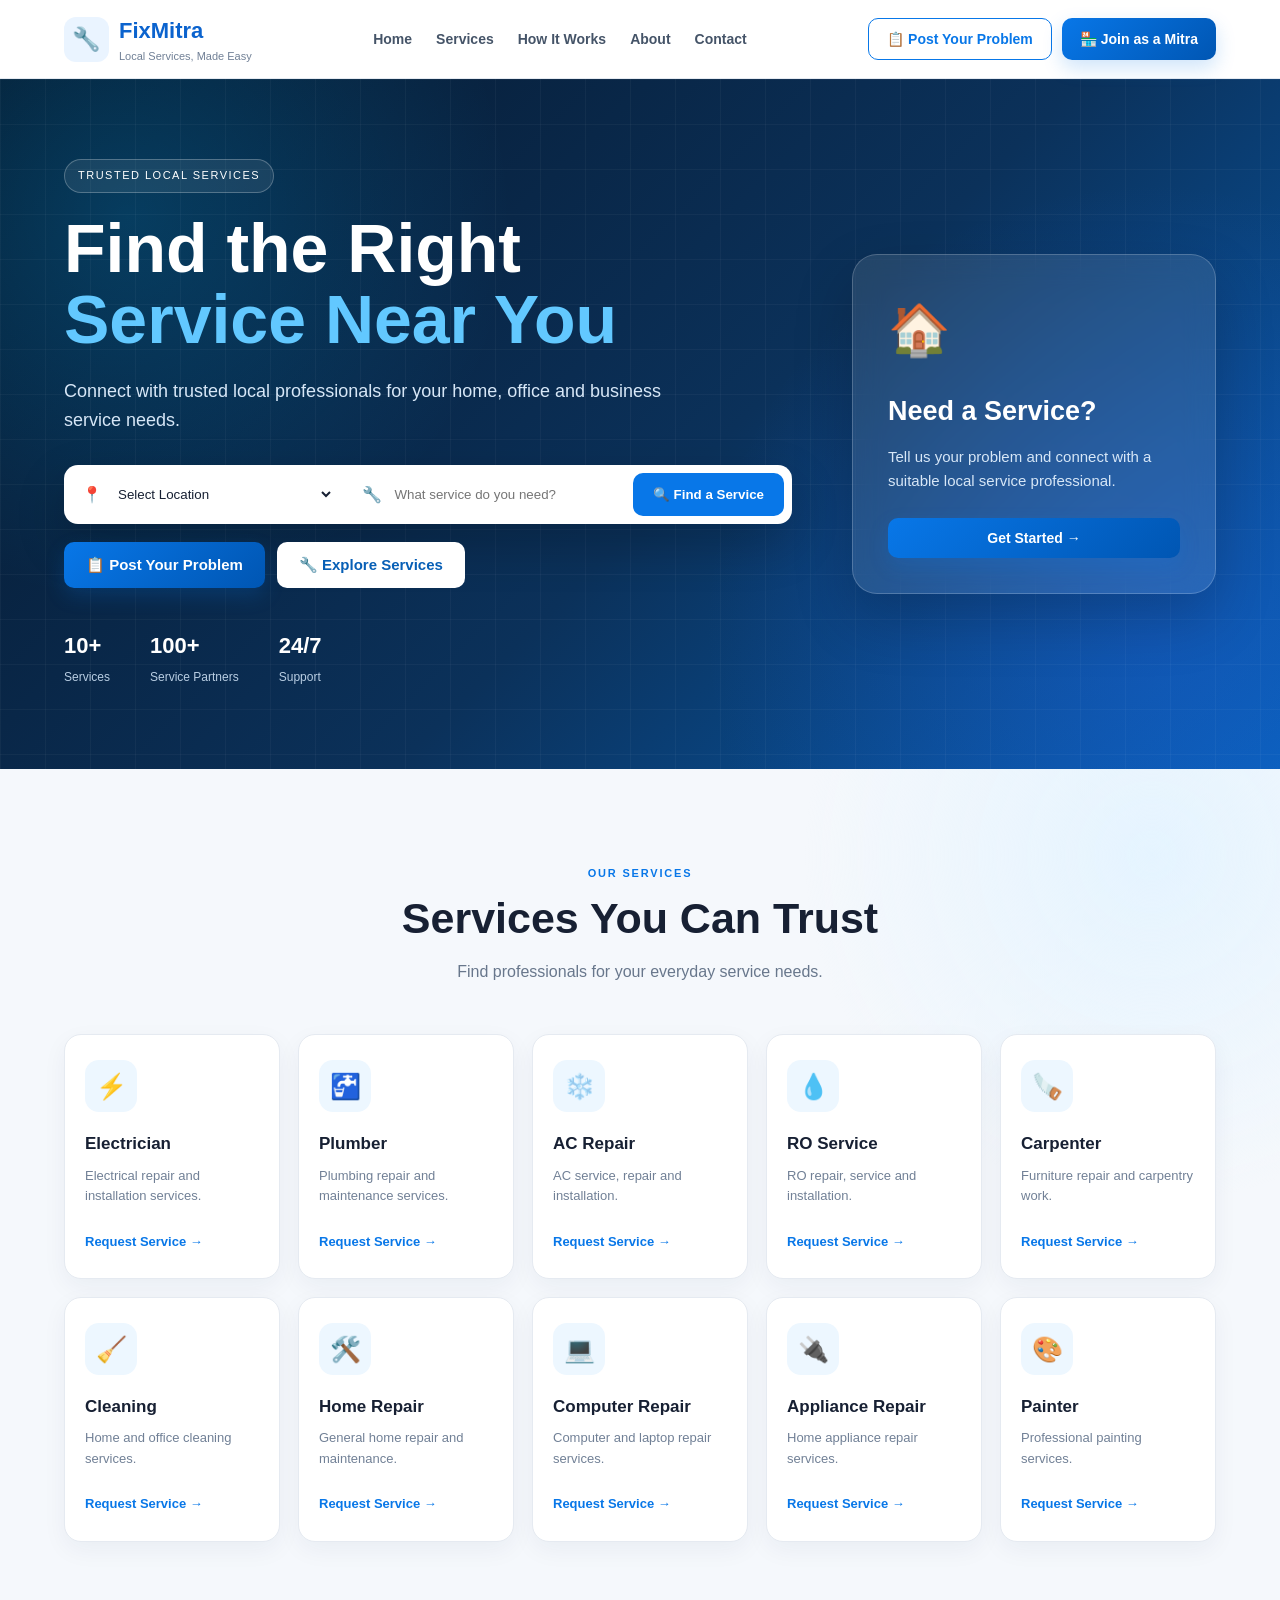
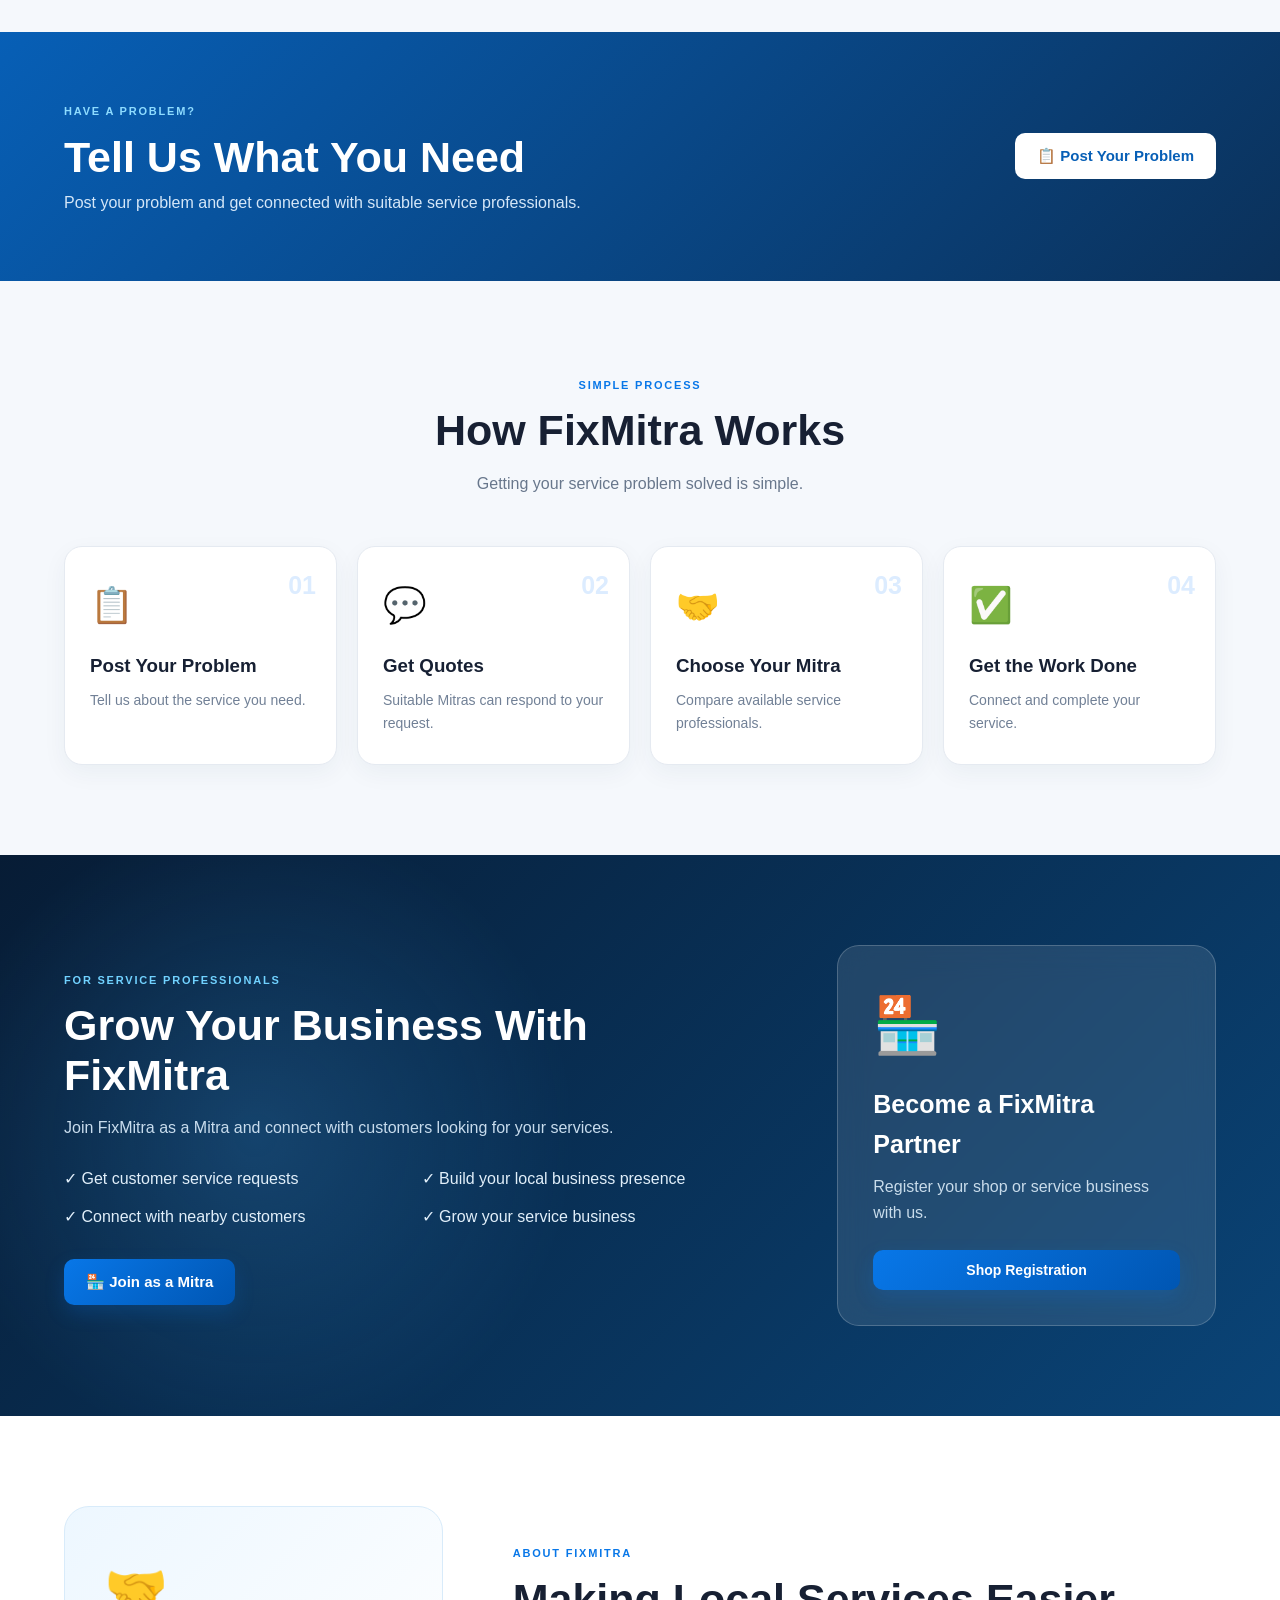
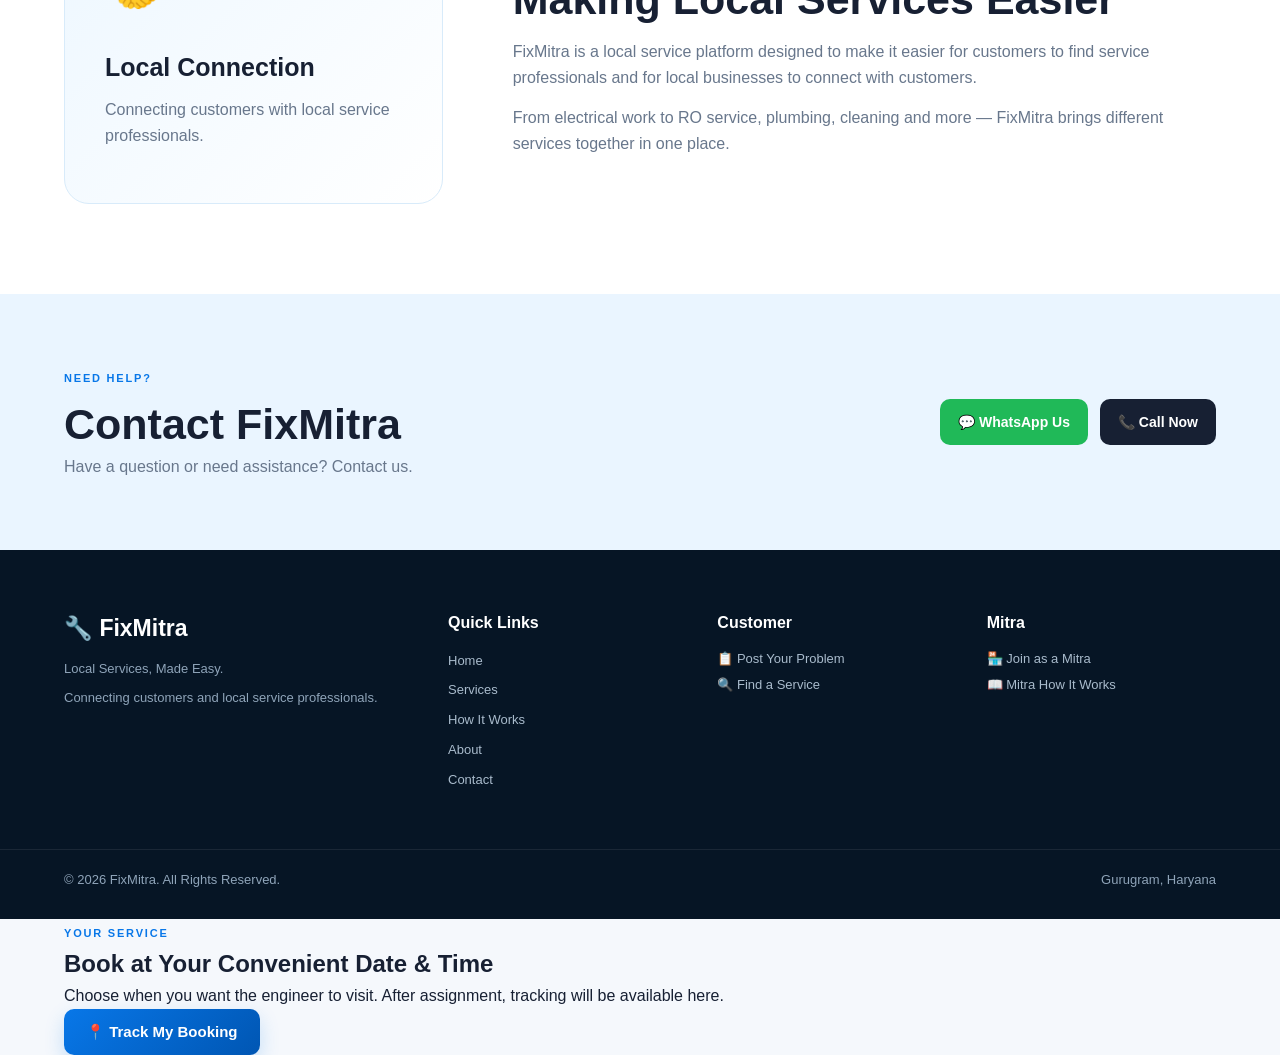
==== commit ee51075d: "index.html Signed-off-by: Chandra-RO <pratikprabhakar200@gmail.com>" ====
--- a/index.html
+++ b/index.html
@@ -858,6 +858,20 @@
     </footer>
 
 
+    <!-- ================= BOOKING / TRACKING SHORTCUT ================= -->
+
+    <section class="booking-tools-section">
+        <div class="container booking-tools-container">
+            <div>
+                <span class="section-label">YOUR SERVICE</span>
+                <h2>Book at Your Convenient Date & Time</h2>
+                <p>Choose when you want the engineer to visit. After assignment, tracking will be available here.</p>
+            </div>
+            <button class="btn btn-primary large-btn" onclick="openBookingTracker()">📍 Track My Booking</button>
+        </div>
+    </section>
+
+
     <!-- ================= CUSTOMER POPUP ================= -->
 
     <div
@@ -999,6 +1013,58 @@
                 <div class="form-group">
 
                     <label>
+                        Preferred Service Date
+                    </label>
+
+                    <input
+                        type="date"
+                        id="bookingDate"
+                        required
+                    >
+
+                </div>
+
+
+                <div class="form-group">
+
+                    <label>
+                        Preferred Time Slot
+                    </label>
+
+                    <select id="bookingTime" required>
+                        <option value="">Select Time Slot</option>
+                        <option>09:00 AM - 11:00 AM</option>
+                        <option>11:00 AM - 01:00 PM</option>
+                        <option>02:00 PM - 04:00 PM</option>
+                        <option>04:00 PM - 06:00 PM</option>
+                        <option>06:00 PM - 08:00 PM</option>
+                    </select>
+
+                </div>
+
+
+                <div class="location-tools">
+                    <button type="button" class="small-btn" onclick="useMyLocation()">📍 Use My Location</button>
+                    <span id="locationStatus">Location not detected</span>
+                </div>
+
+
+                <div class="charge-box" id="chargeBox">
+                    <div class="charge-title">💰 Estimated Visit & Inspection Charges</div>
+                    <div class="charge-grid">
+                        <div><span>Vehicle</span><strong id="vehicleRate">Select location</strong></div>
+                        <div><span>Distance</span><strong id="distanceValue">--</strong></div>
+                        <div><span>Visit Charge</span><strong id="visitCharge">₹0</strong></div>
+                        <div><span>Inspection</span><strong>₹199</strong></div>
+                    </div>
+                    <div class="charge-total">Estimated total: <strong id="estimatedTotal">₹199</strong></div>
+                    <p>Final travel distance will be confirmed after engineer assignment.</p>
+                </div>
+
+
+                <div class="form-group">
+
+                    <label>
                         Address
                     </label>
 
@@ -1054,6 +1120,23 @@
 
         </div>
 
+    </div>
+
+
+    <!-- ================= BOOKING TRACKER POPUP ================= -->
+
+    <div class="modal" id="trackerModal">
+        <div class="modal-content">
+            <button class="close-btn" onclick="closeBookingTracker()">×</button>
+            <div class="modal-heading">
+                <span>📍</span>
+                <div>
+                    <h2>Track My Booking</h2>
+                    <p>View your latest FixMitra service request.</p>
+                </div>
+            </div>
+            <div id="trackerContent"></div>
+        </div>
     </div>
 
 
@@ -1433,6 +1516,23 @@
     </div>
 
 
+    <!-- ================= BOOKING CONFIRMATION POPUP ================= -->
+
+    <div class="modal" id="confirmationModal">
+        <div class="modal-content">
+            <button class="close-btn" onclick="closeConfirmationModal()">×</button>
+            <div class="modal-heading">
+                <span>✅</span>
+                <div>
+                    <h2>FixMitra Booking</h2>
+                    <p>Booking details and estimated charges.</p>
+                </div>
+            </div>
+            <div id="confirmationContent"></div>
+        </div>
+    </div>
+
+
     <script src="script.js"></script>
 
 </body>
--- a/style.css
+++ b/style.css
@@ -1,6 +1,4 @@
-/* =========================
-   RESET
-========================= */
+/* ================= GENERAL ================= */
 
 * {
     margin: 0;
@@ -8,19 +6,16 @@
     box-sizing: border-box;
 }
 
-
 html {
     scroll-behavior: smooth;
 }
 
-
 body {
     font-family: Arial, Helvetica, sans-serif;
-    background: #f5f9ff;
     color: #172033;
+    background: #f5f8fc;
     line-height: 1.6;
 }
-
 
 button,
 input,
@@ -29,1032 +24,978 @@
     font-family: inherit;
 }
 
-
 button {
     cursor: pointer;
 }
 
-
 a {
     text-decoration: none;
-}
-
-
-
-/* =========================
-   HEADER
-========================= */
+    color: inherit;
+}
+
+.container {
+    width: 90%;
+    max-width: 1200px;
+    margin: auto;
+}
+
+
+/* ================= HEADER ================= */
 
 .header {
     position: sticky;
     top: 0;
-    z-index: 100;
-
+    z-index: 1000;
+    background: rgba(255, 255, 255, 0.95);
+    backdrop-filter: blur(12px);
+    border-bottom: 1px solid #e5eaf1;
+}
+
+.nav-container {
     min-height: 78px;
-
+    display: flex;
+    align-items: center;
+    justify-content: space-between;
+    gap: 20px;
+}
+
+.logo {
+    display: flex;
+    align-items: center;
+    gap: 10px;
+}
+
+.logo-icon {
+    width: 45px;
+    height: 45px;
+    display: flex;
+    align-items: center;
+    justify-content: center;
+    border-radius: 12px;
+    background: #eaf4ff;
+    font-size: 23px;
+}
+
+.logo strong {
+    display: block;
+    font-size: 22px;
+    color: #0b63ce;
+}
+
+.logo small {
+    display: block;
+    font-size: 11px;
+    color: #718096;
+}
+
+.nav-menu {
+    display: flex;
+    gap: 24px;
+}
+
+.nav-menu a {
+    font-size: 14px;
+    font-weight: 600;
+    color: #455468;
+    transition: 0.3s;
+}
+
+.nav-menu a:hover {
+    color: #0877e8;
+}
+
+.header-buttons {
+    display: flex;
+    gap: 10px;
+}
+
+
+/* ================= BUTTONS ================= */
+
+.btn {
+    border: none;
+    border-radius: 10px;
+    padding: 12px 18px;
+    font-size: 14px;
+    font-weight: 700;
+    transition: 0.3s;
+}
+
+.btn-primary {
+    background: linear-gradient(135deg, #0877e8, #0056b3);
+    color: white;
+    box-shadow: 0 8px 20px rgba(8, 119, 232, 0.20);
+}
+
+.btn-primary:hover {
+    transform: translateY(-2px);
+    box-shadow: 0 12px 25px rgba(8, 119, 232, 0.30);
+}
+
+.btn-outline {
+    border: 1px solid #0877e8;
     background: white;
-
-    display: flex;
-    align-items: center;
-    justify-content: space-between;
-
-    padding: 12px 5%;
-
-    box-shadow: 0 2px 15px rgba(0, 0, 0, 0.08);
-}
-
-
-.logo {
-    font-size: 30px;
-    font-weight: 800;
-    color: #1264d8;
-}
-
-
-.logo span,
-.footer-logo span {
-    color: #12a36d;
-}
-
-
-.tagline {
-    font-size: 12px;
-    color: #777;
-}
-
-
-.navbar {
-    display: flex;
-    gap: 24px;
-}
-
-
-.navbar a {
-    color: #30384a;
-    font-weight: 600;
-    font-size: 14px;
-}
-
-
-.navbar a:hover {
-    color: #1264d8;
-}
-
-
-.header-buttons {
-    display: flex;
-    gap: 10px;
-}
-
-
-.shop-button,
-.login-button {
-    border: none;
-    padding: 11px 16px;
-    border-radius: 8px;
-    font-weight: 700;
-}
-
-
-.shop-button {
-    background: #e7f7ef;
-    color: #087449;
-}
-
-
-.login-button {
-    background: #1264d8;
+    color: #0877e8;
+}
+
+.btn-outline:hover {
+    background: #eef7ff;
+}
+
+.btn-white {
+    background: white;
+    color: #075fb6;
+}
+
+.btn-white:hover {
+    transform: translateY(-2px);
+}
+
+.large-btn {
+    padding: 14px 22px;
+    font-size: 15px;
+}
+
+.full-btn {
+    width: 100%;
+}
+
+
+/* ================= HERO ================= */
+
+.hero {
+    position: relative;
+    overflow: hidden;
+    min-height: 650px;
+    display: flex;
+    align-items: center;
+    background:
+        radial-gradient(circle at 10% 20%, rgba(0, 183, 255, 0.20), transparent 30%),
+        radial-gradient(circle at 90% 80%, rgba(39, 99, 235, 0.30), transparent 35%),
+        linear-gradient(135deg, #06182d, #0b315a 55%, #075fb6);
     color: white;
 }
 
-
-.shop-button:hover,
-.login-button:hover {
-    transform: translateY(-1px);
-}
-
-
-
-/* =========================
-   HERO
-========================= */
-
-.hero {
-    min-height: 600px;
-
-    display: flex;
-    align-items: center;
-    justify-content: center;
-
-    text-align: center;
-
-    padding: 80px 5%;
-
-    background:
-        linear-gradient(
-            135deg,
-            #eaf4ff,
-            #f6fffb
-        );
-}
-
-
-.hero-content {
-    width: 100%;
-    max-width: 950px;
-}
-
+.hero-background {
+    position: absolute;
+    inset: 0;
+    background-image:
+        linear-gradient(rgba(255,255,255,0.035) 1px, transparent 1px),
+        linear-gradient(90deg, rgba(255,255,255,0.035) 1px, transparent 1px);
+    background-size: 45px 45px;
+    pointer-events: none;
+}
+
+.hero-container {
+    position: relative;
+    z-index: 2;
+    display: grid;
+    grid-template-columns: 1.6fr 0.8fr;
+    gap: 60px;
+    align-items: center;
+    padding: 80px 0;
+}
 
 .hero-badge {
     display: inline-block;
-
-    padding: 8px 15px;
-
-    background: #dff0ff;
-    color: #1264d8;
-
+    padding: 7px 13px;
+    border: 1px solid rgba(255,255,255,0.25);
     border-radius: 30px;
-
-    font-size: 12px;
-    font-weight: 800;
-
-    letter-spacing: 1px;
-}
-
+    background: rgba(255,255,255,0.08);
+    font-size: 11px;
+    letter-spacing: 1.5px;
+    margin-bottom: 20px;
+}
 
 .hero h1 {
-    font-size: 58px;
-    line-height: 1.1;
-    margin: 20px 0;
-}
-
+    font-size: clamp(40px, 6vw, 68px);
+    line-height: 1.05;
+    margin-bottom: 22px;
+}
 
 .hero h1 span {
     display: block;
-    color: #1264d8;
-}
-
+    color: #62c8ff;
+}
 
 .hero p {
     max-width: 650px;
-    margin: auto;
-
-    color: #596273;
+    color: #d7e7f7;
     font-size: 18px;
-}
-
+    margin-bottom: 30px;
+}
 
 .search-box {
-    max-width: 850px;
-
-    margin: 35px auto 20px;
-
+    display: flex;
+    padding: 8px;
+    gap: 8px;
     background: white;
-
-    padding: 10px;
-
     border-radius: 14px;
-
-    display: flex;
-    gap: 10px;
-
-    box-shadow: 0 10px 30px rgba(18, 100, 216, 0.12);
-}
-
-
-.search-box select,
-.search-box input {
-    border: 1px solid #dce3ee;
-
-    padding: 15px;
-
-    border-radius: 9px;
-
+    max-width: 800px;
+    box-shadow: 0 20px 50px rgba(0,0,0,0.20);
+}
+
+.search-field {
+    flex: 1;
+    display: flex;
+    align-items: center;
+    gap: 8px;
+    padding: 0 10px;
+}
+
+.search-field input,
+.search-field select {
+    width: 100%;
+    border: none;
     outline: none;
-
-    background: white;
-}
-
-
-.search-box select {
-    width: 190px;
-}
-
-
-.search-box input {
-    flex: 1;
-}
-
-
-.search-box button {
+    background: transparent;
+    color: #172033;
+    padding: 13px 4px;
+}
+
+.search-button {
     border: none;
-
-    background: #1264d8;
+    border-radius: 10px;
+    background: #0877e8;
     color: white;
-
-    padding: 0 25px;
-
-    border-radius: 9px;
-
+    padding: 0 20px;
     font-weight: 700;
 }
 
+.search-button:hover {
+    background: #005db7;
+}
+
+.hero-buttons {
+    display: flex;
+    gap: 12px;
+    margin-top: 18px;
+}
 
 .trust-row {
     display: flex;
-    justify-content: center;
-    gap: 30px;
-
-    margin-top: 20px;
-
-    color: #4d6078;
-
-    font-size: 14px;
-}
-
-
-
-/* =========================
-   SECTIONS
-========================= */
+    gap: 40px;
+    margin-top: 40px;
+}
+
+.trust-row strong {
+    display: block;
+    font-size: 22px;
+}
+
+.trust-row span {
+    color: #b9cee3;
+    font-size: 12px;
+}
+
+.hero-card {
+    padding: 35px;
+    border-radius: 25px;
+    background: rgba(255,255,255,0.10);
+    border: 1px solid rgba(255,255,255,0.20);
+    backdrop-filter: blur(15px);
+    box-shadow: 0 25px 60px rgba(0,0,0,0.20);
+}
+
+.hero-card-icon {
+    font-size: 50px;
+    margin-bottom: 20px;
+}
+
+.hero-card h3 {
+    font-size: 27px;
+    margin-bottom: 12px;
+}
+
+.hero-card p {
+    font-size: 15px;
+    margin-bottom: 25px;
+}
+
+
+/* ================= SECTIONS ================= */
 
 .section {
-    padding: 80px 5%;
-    max-width: 1300px;
-    margin: auto;
-}
-
-
-.light-section {
-    max-width: none;
-    background: #eef6ff;
-}
-
-
-.section-title {
+    padding: 90px 0;
+}
+
+.section-heading {
     text-align: center;
-    margin-bottom: 45px;
-}
-
-
-.section-title span {
-    color: #1264d8;
-    font-size: 12px;
+    max-width: 650px;
+    margin: 0 auto 50px;
+}
+
+.section-label {
+    color: #0877e8;
+    font-size: 11px;
     font-weight: 800;
-    letter-spacing: 1px;
-}
-
-
-.section-title h2 {
-    font-size: 36px;
-    margin: 8px 0;
-}
-
-
-.section-title p {
-    color: #667085;
-}
-
-
-
-/* =========================
-   SERVICES
-========================= */
+    letter-spacing: 1.8px;
+}
+
+.section-heading h2,
+.problem-section h2,
+.mitra-section h2,
+.contact-section h2,
+.about-content h2 {
+    font-size: clamp(30px, 4vw, 43px);
+    line-height: 1.15;
+    margin: 10px 0 15px;
+}
+
+.section-heading p {
+    color: #68778c;
+}
+
+
+/* ================= SERVICES ================= */
+
+.services-section {
+    background:
+        radial-gradient(circle at 90% 10%, #e5f4ff, transparent 25%),
+        #f5f8fc;
+}
 
 .services-grid {
     display: grid;
-
-    grid-template-columns:
-        repeat(5, 1fr);
-
+    grid-template-columns: repeat(5, 1fr);
     gap: 18px;
 }
 
-
 .service-card {
+    padding: 25px 20px;
     background: white;
-
-    padding: 25px 18px;
-
-    text-align: center;
-
-    border-radius: 14px;
-
-    border: 1px solid #e5ebf3;
-
-    transition: 0.25s;
-}
-
+    border: 1px solid #e5eaf1;
+    border-radius: 17px;
+    box-shadow: 0 8px 25px rgba(15, 40, 70, 0.05);
+    transition: 0.3s;
+}
 
 .service-card:hover {
     transform: translateY(-7px);
-
-    box-shadow:
-        0 15px 35px
-        rgba(18, 100, 216, 0.12);
-
-    border-color: #1264d8;
-}
-
+    border-color: #b8dfff;
+    box-shadow: 0 18px 35px rgba(15, 80, 140, 0.12);
+}
 
 .service-icon {
-    font-size: 40px;
+    width: 52px;
+    height: 52px;
+    display: flex;
+    align-items: center;
+    justify-content: center;
+    border-radius: 14px;
+    background: #edf7ff;
+    font-size: 25px;
+    margin-bottom: 18px;
+}
+
+.service-card h3 {
+    font-size: 17px;
+    margin-bottom: 8px;
+}
+
+.service-card p {
+    color: #718096;
+    font-size: 13px;
+    min-height: 62px;
+}
+
+.service-card button {
+    border: none;
+    background: transparent;
+    color: #0877e8;
+    font-weight: 700;
+    font-size: 13px;
+    padding: 0;
+}
+
+
+/* ================= PROBLEM SECTION ================= */
+
+.problem-section {
+    padding: 65px 0;
+    background:
+        linear-gradient(135deg, #075fb6, #0b315a);
+    color: white;
+}
+
+.problem-container {
+    display: flex;
+    align-items: center;
+    justify-content: space-between;
+    gap: 30px;
+}
+
+.problem-section .section-label {
+    color: #8edcff;
+}
+
+.problem-section h2 {
+    margin-bottom: 8px;
+}
+
+.problem-section p {
+    color: #d5e7f8;
+}
+
+
+/* ================= STEPS ================= */
+
+.steps-grid {
+    display: grid;
+    grid-template-columns: repeat(4, 1fr);
+    gap: 20px;
+}
+
+.step-card {
+    position: relative;
+    padding: 30px 25px;
+    border-radius: 18px;
+    background: white;
+    border: 1px solid #e5eaf1;
+    box-shadow: 0 8px 25px rgba(20, 50, 80, 0.05);
+}
+
+.step-number {
+    position: absolute;
+    right: 20px;
+    top: 18px;
+    color: #dcecff;
+    font-weight: 900;
+    font-size: 25px;
+}
+
+.step-icon {
+    font-size: 35px;
+    margin-bottom: 18px;
+}
+
+.step-card h3 {
+    margin-bottom: 8px;
+}
+
+.step-card p {
+    color: #718096;
+    font-size: 14px;
+}
+
+
+/* ================= MITRA ================= */
+
+.mitra-section {
+    padding: 90px 0;
+    background:
+        radial-gradient(circle at 20% 50%, rgba(71,177,255,0.20), transparent 30%),
+        linear-gradient(135deg, #071c35, #0a4477);
+    color: white;
+}
+
+.mitra-container {
+    display: grid;
+    grid-template-columns: 1.3fr 0.7fr;
+    gap: 70px;
+    align-items: center;
+}
+
+.mitra-section .section-label {
+    color: #71d2ff;
+}
+
+.mitra-section h2 {
+    max-width: 650px;
+}
+
+.mitra-content > p {
+    color: #c8dced;
+    max-width: 650px;
+    margin-bottom: 25px;
+}
+
+.mitra-features {
+    display: grid;
+    grid-template-columns: 1fr 1fr;
+    gap: 12px;
+    margin-bottom: 30px;
+    color: #e1effa;
+}
+
+.mitra-card {
+    padding: 35px;
+    border-radius: 22px;
+    background: rgba(255,255,255,0.10);
+    border: 1px solid rgba(255,255,255,0.20);
+    backdrop-filter: blur(15px);
+}
+
+.mitra-card-icon {
+    font-size: 55px;
+    margin-bottom: 15px;
+}
+
+.mitra-card h3 {
+    font-size: 25px;
     margin-bottom: 10px;
 }
 
-
-.service-card h3 {
+.mitra-card p {
+    color: #c9dceb;
+    margin-bottom: 25px;
+}
+
+
+/* ================= ABOUT ================= */
+
+.about-section {
+    background: white;
+}
+
+.about-container {
+    display: grid;
+    grid-template-columns: 0.7fr 1.3fr;
+    gap: 70px;
+    align-items: center;
+}
+
+.about-card {
+    padding: 40px;
+    border-radius: 25px;
+    background: linear-gradient(135deg, #edf7ff, #ffffff);
+    border: 1px solid #d8ebfa;
+}
+
+.about-icon {
+    font-size: 50px;
+    margin-bottom: 20px;
+}
+
+.about-card h3 {
+    font-size: 25px;
+    margin-bottom: 10px;
+}
+
+.about-card p,
+.about-content p {
+    color: #68778c;
+    margin-bottom: 15px;
+}
+
+
+/* ================= CONTACT ================= */
+
+.contact-section {
+    padding: 70px 0;
+    background: #eaf5ff;
+}
+
+.contact-container {
+    display: flex;
+    justify-content: space-between;
+    align-items: center;
+    gap: 30px;
+}
+
+.contact-section h2 {
     margin-bottom: 5px;
 }
 
-
-.service-card p {
-    color: #737d8d;
+.contact-section p {
+    color: #68778c;
+}
+
+.contact-buttons {
+    display: flex;
+    gap: 12px;
+}
+
+.btn-whatsapp {
+    background: #20b958;
+    color: white;
+}
+
+.btn-call {
+    background: #172033;
+    color: white;
+}
+
+
+/* ================= FOOTER ================= */
+
+.footer {
+    background: #061525;
+    color: #c9d7e6;
+    padding-top: 60px;
+}
+
+.footer-grid {
+    display: grid;
+    grid-template-columns: 1.5fr 1fr 1fr 1fr;
+    gap: 40px;
+    padding-bottom: 50px;
+}
+
+.footer h3 {
+    color: white;
+    font-size: 23px;
+    margin-bottom: 12px;
+}
+
+.footer h4 {
+    color: white;
+    margin-bottom: 15px;
+}
+
+.footer p {
+    color: #8fa4b9;
     font-size: 13px;
-}
-
-
-
-/* =========================
-   PROBLEM CTA
-========================= */
-
-.problem-cta {
-    margin-top: 50px;
-
-    padding: 40px;
-
-    border-radius: 18px;
-
-    text-align: center;
-
-    background:
-        linear-gradient(
-            135deg,
-            #1264d8,
-            #0c82d8
-        );
-
+    margin-bottom: 8px;
+}
+
+.footer a,
+.footer button {
+    display: block;
+    color: #a9bbcc;
+    margin-bottom: 9px;
+    font-size: 13px;
+    border: none;
+    background: transparent;
+    padding: 0;
+}
+
+.footer a:hover,
+.footer button:hover {
     color: white;
 }
 
-
-.problem-cta h3 {
-    font-size: 28px;
-}
-
-
-.problem-cta p {
-    margin: 8px 0 20px;
-}
-
-
-.problem-cta button,
-.contact-cta button,
-.mitra-cta button {
+.footer-bottom {
+    border-top: 1px solid rgba(255,255,255,0.08);
+    padding: 20px 5%;
+    display: flex;
+    justify-content: space-between;
+}
+
+
+/* ================= MODAL ================= */
+
+.modal {
+    display: none;
+    position: fixed;
+    inset: 0;
+    z-index: 2000;
+    background: rgba(2, 15, 30, 0.70);
+    backdrop-filter: blur(7px);
+    overflow-y: auto;
+    padding: 40px 15px;
+}
+
+.modal.show {
+    display: flex;
+    justify-content: center;
+    align-items: flex-start;
+}
+
+.modal-content {
+    width: 100%;
+    max-width: 650px;
+    margin: auto;
+    position: relative;
+    background: white;
+    border-radius: 22px;
+    padding: 35px;
+    box-shadow: 0 30px 80px rgba(0,0,0,0.30);
+}
+
+.large-modal {
+    max-width: 800px;
+}
+
+.close-btn {
+    position: absolute;
+    right: 18px;
+    top: 15px;
     border: none;
-
-    background: white;
-    color: #1264d8;
-
-    padding: 13px 22px;
-
-    border-radius: 8px;
-
-    font-weight: 800;
-}
-
-
-
-/* =========================
-   STEPS
-========================= */
-
-.steps {
-    max-width: 1100px;
-
-    margin: auto;
-
-    display: grid;
-
-    grid-template-columns:
-        repeat(4, 1fr);
-
-    gap: 25px;
-}
-
-
-.step {
-    text-align: center;
-}
-
-
-.step-number {
+    background: #f0f3f7;
+    width: 35px;
+    height: 35px;
+    border-radius: 50%;
+    font-size: 25px;
+    color: #536273;
+}
+
+.close-btn:hover {
+    background: #e3e8ee;
+}
+
+.modal-heading {
+    display: flex;
+    align-items: center;
+    gap: 15px;
+    margin-bottom: 25px;
+}
+
+.modal-heading > span {
     width: 55px;
     height: 55px;
-
-    margin: 0 auto 15px;
-
-    border-radius: 50%;
-
+    border-radius: 15px;
+    background: #eaf5ff;
     display: flex;
     align-items: center;
     justify-content: center;
-
-    background: #1264d8;
+    font-size: 28px;
+}
+
+.modal-heading h2 {
+    font-size: 26px;
+}
+
+.modal-heading p {
+    color: #718096;
+    font-size: 13px;
+}
+
+
+/* ================= FORM ================= */
+
+.form-group {
+    margin-bottom: 17px;
+}
+
+.form-group label {
+    display: block;
+    font-size: 13px;
+    font-weight: 700;
+    margin-bottom: 7px;
+    color: #344054;
+}
+
+.form-group input,
+.form-group select,
+.form-group textarea {
+    width: 100%;
+    border: 1px solid #d7dee8;
+    border-radius: 9px;
+    padding: 12px 13px;
+    outline: none;
+    background: #fbfcfe;
+    color: #172033;
+}
+
+.form-group input:focus,
+.form-group select:focus,
+.form-group textarea:focus {
+    border-color: #0877e8;
+    box-shadow: 0 0 0 3px rgba(8,119,232,0.08);
+}
+
+.form-row {
+    display: grid;
+    grid-template-columns: 1fr 1fr;
+    gap: 15px;
+}
+
+.verification-box {
+    background: #f4f9ff;
+    border: 1px solid #d9ebfb;
+    border-radius: 12px;
+    padding: 15px;
+    margin-bottom: 15px;
+}
+
+.verification-box h4 {
+    margin-bottom: 10px;
+}
+
+.otp-row {
+    display: flex;
+    gap: 8px;
+}
+
+.otp-row input {
+    flex: 1;
+    border: 1px solid #d5dde7;
+    border-radius: 8px;
+    padding: 10px;
+    outline: none;
+}
+
+.small-btn {
+    border: none;
+    border-radius: 8px;
+    background: #0877e8;
     color: white;
-
-    font-size: 20px;
-    font-weight: 800;
-}
-
-
-.step p {
-    color: #687386;
-    font-size: 14px;
-}
-
-
-
-/* =========================
-   WHY
-========================= */
-
-.why-grid {
-    display: grid;
-
-    grid-template-columns:
-        repeat(4, 1fr);
-
-    gap: 20px;
-}
-
-
-.why-card {
-    background: white;
-
-    padding: 30px;
-
+    padding: 8px 12px;
+    font-size: 12px;
+    font-weight: 700;
+}
+
+.verification-box small {
+    display: block;
+    margin-top: 8px;
+    color: #68778c;
+}
+
+.checkbox-label {
+    display: flex;
+    align-items: flex-start;
+    gap: 9px;
+    margin: 15px 0;
+    font-size: 13px;
+    color: #536273;
+}
+
+.checkbox-label input {
+    margin-top: 4px;
+}
+
+.pending-note {
     text-align: center;
-
-    border-radius: 14px;
-
-    border: 1px solid #e4eaf2;
-}
-
-
-.why-card > div {
-    font-size: 40px;
-    margin-bottom: 12px;
-}
-
-
-.why-card p {
-    color: #687386;
-    font-size: 14px;
-}
-
-
-
-/* =========================
-   MITRA CTA
-========================= */
-
-.mitra-cta {
-    max-width: 1200px;
-
-    margin: 20px auto 70px;
-
-    padding: 45px;
-
-    border-radius: 20px;
-
-    background:
-        linear-gradient(
-            135deg,
-            #0b8f62,
-            #1264d8
-        );
-
-    color: white;
-
-    display: flex;
-
-    align-items: center;
-
-    justify-content: space-between;
-
-    gap: 30px;
-}
-
-
-.mitra-cta span {
     font-size: 12px;
-    font-weight: 800;
-    letter-spacing: 1px;
-}
-
-
-.mitra-cta h2 {
-    font-size: 32px;
-    margin: 5px 0;
-}
-
-
-
-/* =========================
-   ABOUT
-========================= */
-
-.about-section {
-    text-align: center;
-}
-
-
-.about-content {
-    max-width: 800px;
-    margin: auto;
-}
-
-
-.about-content p {
-    margin: 15px 0;
-    color: #596273;
-}
-
-
-
-/* =========================
-   CONTACT CTA
-========================= */
-
-.contact-cta {
-    padding: 70px 5%;
-
-    text-align: center;
-
-    background: #e9f4ff;
-}
-
-
-.contact-cta h2 {
-    font-size: 38px;
-}
-
-
-.contact-cta p {
-    margin: 10px 0 25px;
-
-    color: #667085;
-}
-
-
-
-/* =========================
-   FOOTER
-========================= */
-
-footer {
-    background: #101828;
-
-    color: white;
-
-    padding: 55px 5% 20px;
-}
-
-
-.footer-grid {
-    max-width: 1200px;
-
-    margin: auto;
-
-    display: grid;
-
-    grid-template-columns:
-        2fr 1fr 1fr 1.5fr;
-
-    gap: 40px;
-}
-
-
-.footer-logo {
-    font-size: 30px;
-    font-weight: 800;
-}
-
-
-.footer-grid h3 {
-    margin-bottom: 15px;
-}
-
-
-.footer-grid a {
-    display: block;
-
-    color: #c8d0dc;
-
-    margin: 8px 0;
-
-    font-size: 14px;
-}
-
-
-.footer-grid p {
-    color: #c8d0dc;
-    font-size: 14px;
-}
-
-
-.whatsapp {
-    color: #4ade80 !important;
-}
-
-
-.footer-shop-button {
+    color: #718096;
     margin-top: 12px;
-
-    border: none;
-
-    background: #1264d8;
-    color: white;
-
-    padding: 10px 14px;
-
-    border-radius: 7px;
-
-    font-weight: 700;
-}
-
-
-.footer-bottom {
-    max-width: 1200px;
-
-    margin: 40px auto 0;
-
-    padding-top: 20px;
-
-    border-top: 1px solid #273244;
-
-    text-align: center;
-
-    color: #9ca6b5;
-
-    font-size: 13px;
-}
-
-
-
-/* =========================
-   POPUP OVERLAY
-========================= */
-
-.overlay {
-    display: none;
-
-    position: fixed;
-
-    inset: 0;
-
-    z-index: 1000;
-
-    background: rgba(10, 25, 45, 0.65);
-
-    padding: 25px;
-
-    overflow-y: auto;
-
-    align-items: center;
-
-    justify-content: center;
-}
-
-
-.overlay.active {
-    display: flex;
-}
-
-
-.popup {
-    width: 100%;
-    max-width: 570px;
-
-    max-height: 92vh;
-
-    overflow-y: auto;
-
-    background: white;
-
-    border-radius: 18px;
-
-    padding: 30px;
-
-    position: relative;
-
-    box-shadow:
-        0 25px 70px
-        rgba(0, 0, 0, 0.25);
-}
-
-
-.close-button {
-    position: absolute;
-
-    right: 18px;
-    top: 15px;
-
-    width: 35px;
-    height: 35px;
-
-    border: none;
-
-    border-radius: 50%;
-
-    background: #f0f3f7;
-
-    font-size: 25px;
-
-    color: #444;
-}
-
-
-.popup-title {
-    text-align: center;
-
-    margin-bottom: 25px;
-}
-
-
-.popup-title span {
-    font-size: 35px;
-}
-
-
-.popup-title h2 {
-    font-size: 27px;
-}
-
-
-.popup-title p {
-    color: #737d8d;
-    font-size: 14px;
-}
-
-
-
-/* =========================
-   FORM
-========================= */
-
-.popup form {
-    display: flex;
-    flex-direction: column;
-    gap: 8px;
-}
-
-
-.popup label {
-    margin-top: 7px;
-
-    font-weight: 700;
-
-    font-size: 14px;
-}
-
-
-.popup input,
-.popup select,
-.popup textarea {
-    width: 100%;
-
-    border: 1px solid #d9e0ea;
-
-    border-radius: 8px;
-
-    padding: 12px;
-
-    outline: none;
-
-    background: white;
-}
-
-
-.popup input:focus,
-.popup select:focus,
-.popup textarea:focus {
-    border-color: #1264d8;
-
-    box-shadow:
-        0 0 0 3px
-        rgba(18, 100, 216, 0.08);
-}
-
-
-.submit-button {
-    margin-top: 15px;
-
-    border: none;
-
-    background: #1264d8;
-
-    color: white;
-
-    padding: 14px;
-
-    border-radius: 9px;
-
-    font-size: 16px;
-
-    font-weight: 800;
-}
-
-
-.submit-button:hover {
-    background: #0d53b5;
-}
-
-
-
-/* =========================
-   OTP
-========================= */
-
-.verify-row {
-    display: flex;
-
-    gap: 8px;
-}
-
-
-.verify-row input {
-    flex: 1;
-}
-
-
-.verify-button {
-    border: none;
-
-    background: #e7f0ff;
-
-    color: #1264d8;
-
-    padding: 0 13px;
-
-    border-radius: 8px;
-
-    font-weight: 700;
-
-    white-space: nowrap;
-}
-
-
-.verification-status {
-    min-height: 18px;
-
-    color: #087449;
-
-    font-weight: 700;
-}
-
-
-.demo-note {
-    margin-top: 12px;
-
-    text-align: center;
-
-    color: #777;
-
-    font-size: 12px;
-}
-
-
-.checkbox-label {
-    display: flex;
-
-    align-items: center;
-
-    gap: 8px;
-
-    font-weight: 500 !important;
-}
-
-
-.checkbox-label input {
-    width: auto;
-}
-
-
-
-/* =========================
-   RESPONSIVE
-========================= */
-
-@media (max-width: 1000px) {
-
-    .navbar {
+}
+
+
+/* ================= RESPONSIVE ================= */
+
+@media (max-width: 1100px) {
+
+    .nav-menu {
         display: none;
     }
 
     .services-grid {
-        grid-template-columns:
-            repeat(3, 1fr);
-    }
-
-    .steps {
-        grid-template-columns:
-            repeat(2, 1fr);
-    }
-
-    .why-grid {
-        grid-template-columns:
-            repeat(2, 1fr);
-    }
-
-}
-
-
-@media (max-width: 700px) {
+        grid-template-columns: repeat(3, 1fr);
+    }
+
+    .hero-container {
+        grid-template-columns: 1fr;
+    }
+
+    .hero-card {
+        max-width: 500px;
+    }
+
+}
+
+
+@media (max-width: 800px) {
+
+    .header-buttons .btn-outline {
+        display: none;
+    }
+
+    .services-grid {
+        grid-template-columns: repeat(2, 1fr);
+    }
+
+    .steps-grid {
+        grid-template-columns: repeat(2, 1fr);
+    }
+
+    .mitra-container,
+    .about-container {
+        grid-template-columns: 1fr;
+    }
+
+    .contact-container,
+    .problem-container {
+        flex-direction: column;
+        align-items: flex-start;
+    }
+
+    .footer-grid {
+        grid-template-columns: 1fr 1fr;
+    }
+
+}
+
+
+@media (max-width: 600px) {
+
+    .container {
+        width: 92%;
+    }
 
     .header {
-        flex-wrap: wrap;
-        gap: 10px;
-    }
-
-    .header-buttons {
-        width: 100%;
-    }
-
-    .shop-button,
-    .login-button {
-        flex: 1;
-    }
-
+        position: relative;
+    }
+
+    .logo strong {
+        font-size: 19px;
+    }
+
+    .header-buttons .btn {
+        padding: 10px 12px;
+        font-size: 12px;
+    }
+
+    .hero {
+        min-height: auto;
+    }
+
+    .hero-container {
+        padding: 60px 0;
+    }
 
     .hero h1 {
         font-size: 40px;
     }
 
-
     .search-box {
         flex-direction: column;
-    }
-
-    .search-box select {
-        width: 100%;
-    }
-
-    .search-box button {
-        padding: 14px;
-    }
-
+        padding: 10px;
+    }
+
+    .search-button {
+        padding: 13px;
+    }
+
+    .hero-buttons {
+        flex-direction: column;
+    }
 
     .trust-row {
-        flex-direction: column;
-        gap: 7px;
-    }
-
-
-    .services-grid {
-        grid-template-columns:
-            repeat(2, 1fr);
-    }
-
-
-    .steps,
-    .why-grid {
-        grid-template-columns: 1fr;
-    }
-
-
-    .mitra-cta {
-        margin: 20px;
-
-        flex-direction: column;
-
-        text-align: center;
-    }
-
-
-    .footer-grid {
-        grid-template-columns: 1fr 1fr;
-    }
-
-}
-
-
-@media (max-width: 480px) {
-
-    .services-grid {
-        grid-template-columns: 1fr;
-    }
-
-
+        gap: 20px;
+    }
+
+    .services-grid,
+    .steps-grid,
     .footer-grid {
         grid-template-columns: 1fr;
     }
 
-
-    .popup {
-        padding: 22px;
-    }
-
-}
+    .mitra-features {
+        grid-template-columns: 1fr;
+    }
+
+    .form-row {
+        grid-template-columns: 1fr;
+        gap: 0;
+    }
+
+    .otp-row {
+        flex-wrap: wrap;
+    }
+
+    .otp-row input {
+        width: 100%;
+        flex-basis: 100%;
+    }
+
+    .contact-buttons {
+        width: 100%;
+        flex-direction: column;
+    }
+
+    .contact-buttons .btn {
+        text-align: center;
+    }
+
+    .footer-bottom {
+        flex-direction: column;
+        gap: 5px;
+    }
+
+    .modal-content {
+        padding: 25px 18px;
+    }
+
+}
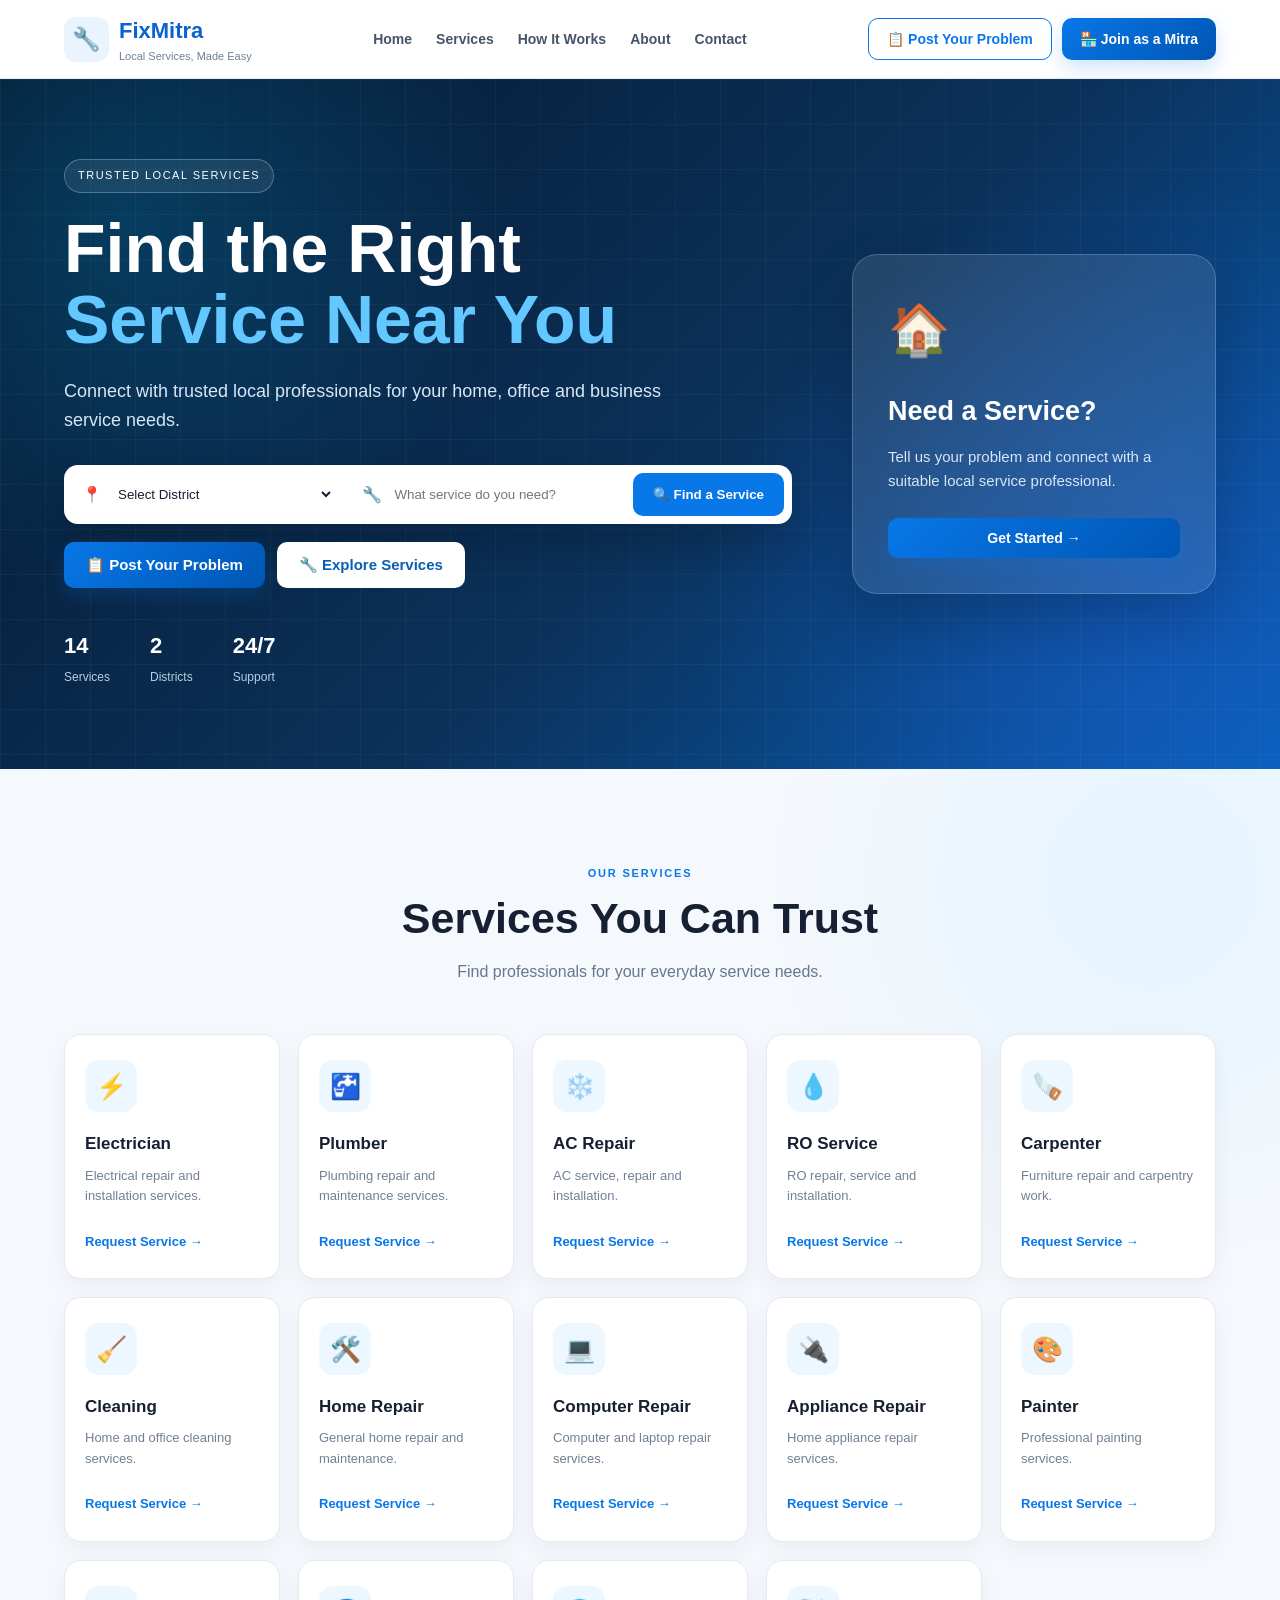
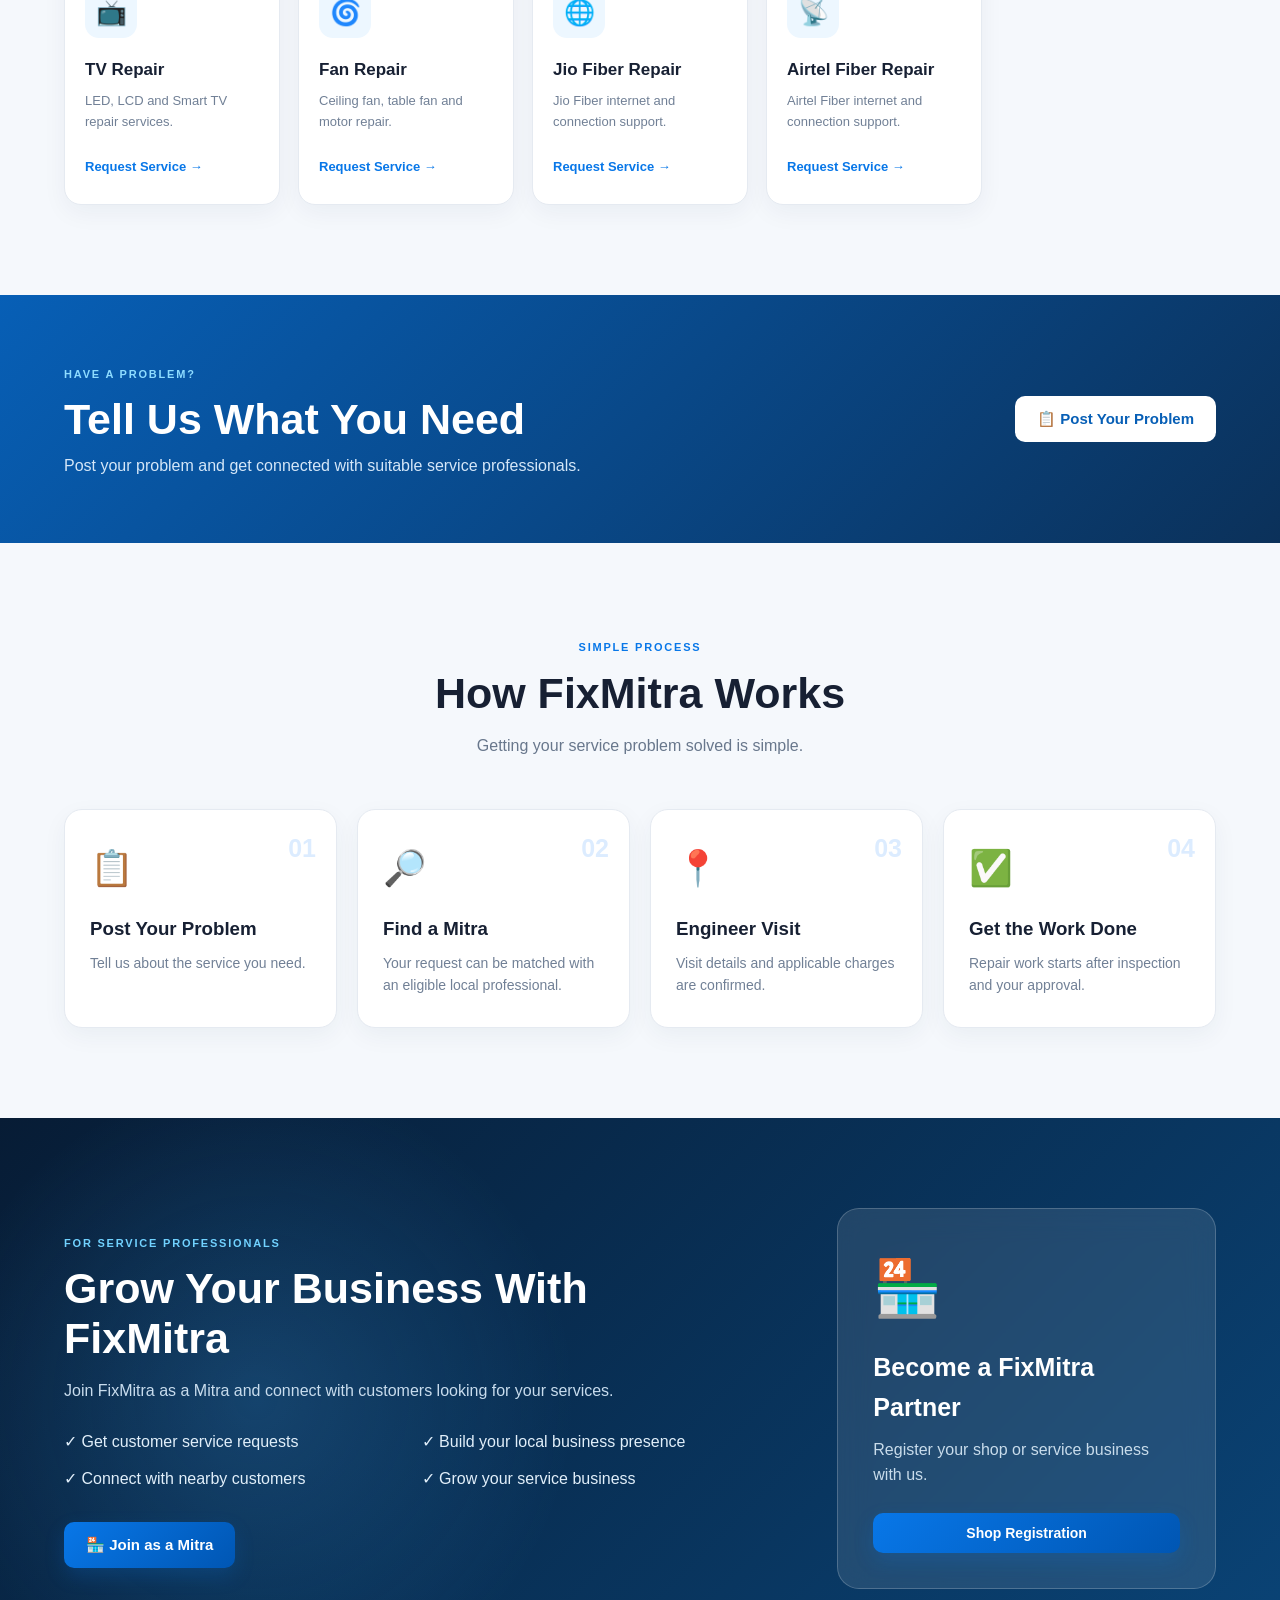
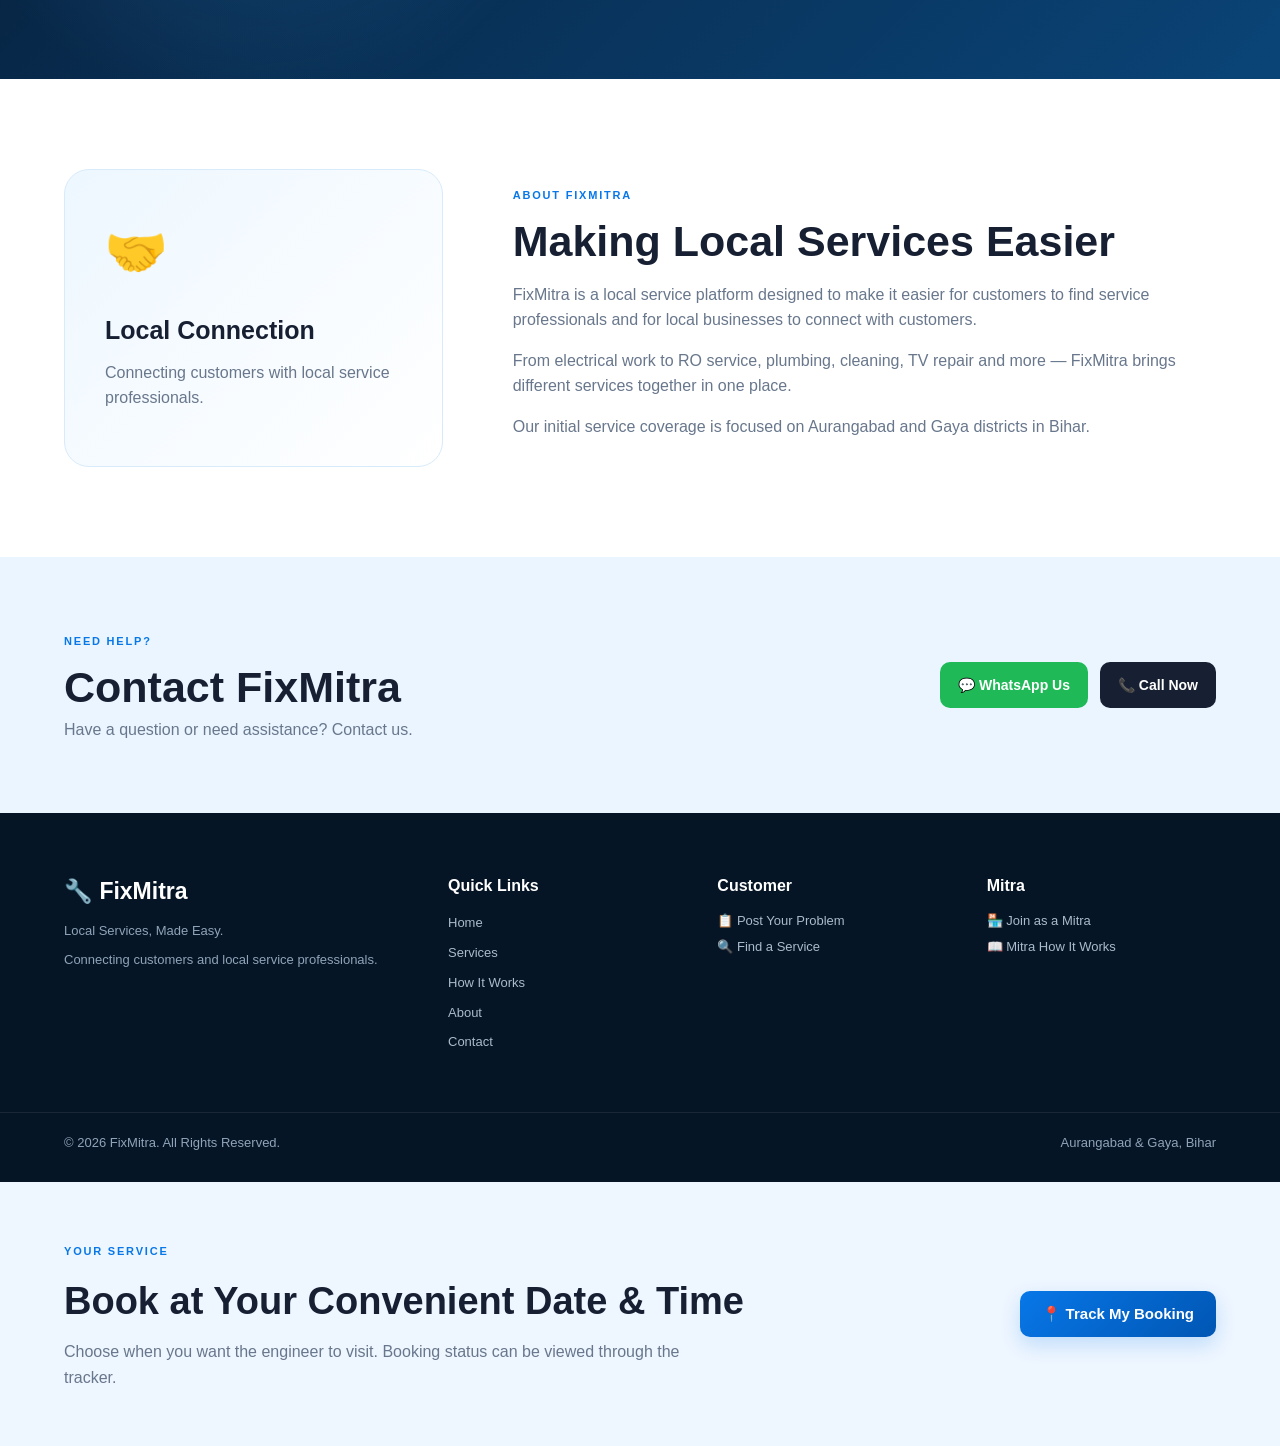
==== commit 9b3afadd: "index.html Signed-off-by: Chandra-RO <pratikprabhakar200@gmail.com>" ====
--- a/index.html
+++ b/index.html
@@ -1,30 +1,23 @@
 <!DOCTYPE html>
 <html lang="en">
-
 <head>
     <meta charset="UTF-8">
-
     <meta name="viewport" content="width=device-width, initial-scale=1.0">
 
     <title>FixMitra | Local Services, Made Easy</title>
-
-    <meta name="description"
-        content="FixMitra connects customers with trusted local service professionals for home and business services.">
+    <meta name="description" content="FixMitra connects customers with trusted local service professionals in Aurangabad and Gaya, Bihar.">
 
     <link rel="stylesheet" href="style.css">
 </head>
 
 <body>
 
-    <!-- ================= HEADER ================= -->
-
+    <!-- HEADER -->
     <header class="header">
-
         <div class="container nav-container">
 
             <a href="#home" class="logo">
                 <span class="logo-icon">🔧</span>
-
                 <div>
                     <strong>FixMitra</strong>
                     <small>Local Services, Made Easy</small>
@@ -32,21 +25,14 @@
             </a>
 
             <nav class="nav-menu">
-
                 <a href="#home">Home</a>
-
                 <a href="#services">Services</a>
-
                 <a href="#how-it-works">How It Works</a>
-
                 <a href="#about">About</a>
-
                 <a href="#contact">Contact</a>
-
             </nav>
 
             <div class="header-buttons">
-
                 <button class="btn btn-outline" onclick="openProblemForm()">
                     📋 Post Your Problem
                 </button>
@@ -54,27 +40,21 @@
                 <button class="btn btn-primary" onclick="openMitraForm()">
                     🏪 Join as a Mitra
                 </button>
-
-            </div>
-
-        </div>
-
+            </div>
+
+        </div>
     </header>
 
 
-    <!-- ================= HERO ================= -->
-
+    <!-- HERO -->
     <section class="hero" id="home">
-
         <div class="hero-background"></div>
 
         <div class="container hero-container">
 
             <div class="hero-content">
 
-                <span class="hero-badge">
-                    TRUSTED LOCAL SERVICES
-                </span>
+                <span class="hero-badge">TRUSTED LOCAL SERVICES</span>
 
                 <h1>
                     Find the Right
@@ -86,40 +66,19 @@
                     office and business service needs.
                 </p>
 
-
                 <div class="search-box">
 
                     <div class="search-field">
-
                         <span>📍</span>
 
                         <select id="locationSelect">
-
-                            <option value="">Select Location</option>
-
-                            <option value="Gurugram">
-                                Gurugram
-                            </option>
-
-                            <option value="Delhi">
-                                Delhi
-                            </option>
-
-                            <option value="Noida">
-                                Noida
-                            </option>
-
-                            <option value="Faridabad">
-                                Faridabad
-                            </option>
-
+                            <option value="">Select District</option>
+                            <option value="Aurangabad">Aurangabad, Bihar</option>
+                            <option value="Gaya">Gaya, Bihar</option>
                         </select>
-
-                    </div>
-
+                    </div>
 
                     <div class="search-field">
-
                         <span>🔧</span>
 
                         <input
@@ -127,26 +86,16 @@
                             id="serviceSearch"
                             placeholder="What service do you need?"
                         >
-
-                    </div>
-
-
-                    <button
-                        class="search-button"
-                        onclick="searchService()"
-                    >
+                    </div>
+
+                    <button class="search-button" onclick="searchService()">
                         🔍 Find a Service
                     </button>
 
                 </div>
 
-
                 <div class="hero-buttons">
-
-                    <button
-                        class="btn btn-primary large-btn"
-                        onclick="openProblemForm()"
-                    >
+                    <button class="btn btn-primary large-btn" onclick="openProblemForm()">
                         📋 Post Your Problem
                     </button>
 
@@ -156,548 +105,293 @@
                     >
                         🔧 Explore Services
                     </button>
-
-                </div>
-
+                </div>
 
                 <div class="trust-row">
-
                     <div>
-                        <strong>10+</strong>
+                        <strong>14</strong>
                         <span>Services</span>
                     </div>
 
                     <div>
-                        <strong>100+</strong>
-                        <span>Service Partners</span>
+                        <strong>2</strong>
+                        <span>Districts</span>
                     </div>
 
                     <div>
                         <strong>24/7</strong>
                         <span>Support</span>
                     </div>
-
-                </div>
-
-            </div>
-
+                </div>
+
+            </div>
 
             <div class="hero-card">
-
-                <div class="hero-card-icon">
-                    🏠
-                </div>
-
-                <h3>
-                    Need a Service?
-                </h3>
+                <div class="hero-card-icon">🏠</div>
+
+                <h3>Need a Service?</h3>
 
                 <p>
                     Tell us your problem and connect with a suitable local
                     service professional.
                 </p>
 
-                <button
-                    class="btn btn-primary full-btn"
-                    onclick="openProblemForm()"
-                >
+                <button class="btn btn-primary full-btn" onclick="openProblemForm()">
                     Get Started →
                 </button>
-
-            </div>
-
-        </div>
-
+            </div>
+
+        </div>
     </section>
 
 
-    <!-- ================= SERVICES ================= -->
-
+    <!-- SERVICES -->
     <section class="section services-section" id="services">
 
         <div class="container">
 
             <div class="section-heading">
-
-                <span class="section-label">
-                    OUR SERVICES
-                </span>
-
-                <h2>
-                    Services You Can Trust
-                </h2>
-
-                <p>
-                    Find professionals for your everyday service needs.
-                </p>
-
-            </div>
-
+                <span class="section-label">OUR SERVICES</span>
+
+                <h2>Services You Can Trust</h2>
+
+                <p>Find professionals for your everyday service needs.</p>
+            </div>
 
             <div class="services-grid">
 
-
-                <div class="service-card">
-
-                    <div class="service-icon">
-                        ⚡
-                    </div>
-
+                <div class="service-card">
+                    <div class="service-icon">⚡</div>
                     <h3>Electrician</h3>
-
-                    <p>
-                        Electrical repair and installation services.
-                    </p>
-
-                    <button onclick="openProblemForm('Electrician')">
-                        Request Service →
-                    </button>
-
-                </div>
-
-
-                <div class="service-card">
-
-                    <div class="service-icon">
-                        🚰
-                    </div>
-
+                    <p>Electrical repair and installation services.</p>
+                    <button onclick="openProblemForm('Electrician')">Request Service →</button>
+                </div>
+
+                <div class="service-card">
+                    <div class="service-icon">🚰</div>
                     <h3>Plumber</h3>
-
-                    <p>
-                        Plumbing repair and maintenance services.
-                    </p>
-
-                    <button onclick="openProblemForm('Plumber')">
-                        Request Service →
-                    </button>
-
-                </div>
-
-
-                <div class="service-card">
-
-                    <div class="service-icon">
-                        ❄️
-                    </div>
-
+                    <p>Plumbing repair and maintenance services.</p>
+                    <button onclick="openProblemForm('Plumber')">Request Service →</button>
+                </div>
+
+                <div class="service-card">
+                    <div class="service-icon">❄️</div>
                     <h3>AC Repair</h3>
-
-                    <p>
-                        AC service, repair and installation.
-                    </p>
-
-                    <button onclick="openProblemForm('AC Repair')">
-                        Request Service →
-                    </button>
-
-                </div>
-
-
-                <div class="service-card">
-
-                    <div class="service-icon">
-                        💧
-                    </div>
-
+                    <p>AC service, repair and installation.</p>
+                    <button onclick="openProblemForm('AC Repair')">Request Service →</button>
+                </div>
+
+                <div class="service-card">
+                    <div class="service-icon">💧</div>
                     <h3>RO Service</h3>
-
-                    <p>
-                        RO repair, service and installation.
-                    </p>
-
-                    <button onclick="openProblemForm('RO Service')">
-                        Request Service →
-                    </button>
-
-                </div>
-
-
-                <div class="service-card">
-
-                    <div class="service-icon">
-                        🪚
-                    </div>
-
+                    <p>RO repair, service and installation.</p>
+                    <button onclick="openProblemForm('RO Service')">Request Service →</button>
+                </div>
+
+                <div class="service-card">
+                    <div class="service-icon">🪚</div>
                     <h3>Carpenter</h3>
-
-                    <p>
-                        Furniture repair and carpentry work.
-                    </p>
-
-                    <button onclick="openProblemForm('Carpenter')">
-                        Request Service →
-                    </button>
-
-                </div>
-
-
-                <div class="service-card">
-
-                    <div class="service-icon">
-                        🧹
-                    </div>
-
+                    <p>Furniture repair and carpentry work.</p>
+                    <button onclick="openProblemForm('Carpenter')">Request Service →</button>
+                </div>
+
+                <div class="service-card">
+                    <div class="service-icon">🧹</div>
                     <h3>Cleaning</h3>
-
-                    <p>
-                        Home and office cleaning services.
-                    </p>
-
-                    <button onclick="openProblemForm('Cleaning')">
-                        Request Service →
-                    </button>
-
-                </div>
-
-
-                <div class="service-card">
-
-                    <div class="service-icon">
-                        🛠️
-                    </div>
-
+                    <p>Home and office cleaning services.</p>
+                    <button onclick="openProblemForm('Cleaning')">Request Service →</button>
+                </div>
+
+                <div class="service-card">
+                    <div class="service-icon">🛠️</div>
                     <h3>Home Repair</h3>
-
-                    <p>
-                        General home repair and maintenance.
-                    </p>
-
-                    <button onclick="openProblemForm('Home Repair')">
-                        Request Service →
-                    </button>
-
-                </div>
-
-
-                <div class="service-card">
-
-                    <div class="service-icon">
-                        💻
-                    </div>
-
+                    <p>General home repair and maintenance.</p>
+                    <button onclick="openProblemForm('Home Repair')">Request Service →</button>
+                </div>
+
+                <div class="service-card">
+                    <div class="service-icon">💻</div>
                     <h3>Computer Repair</h3>
-
-                    <p>
-                        Computer and laptop repair services.
-                    </p>
-
-                    <button onclick="openProblemForm('Computer Repair')">
-                        Request Service →
-                    </button>
-
-                </div>
-
-
-                <div class="service-card">
-
-                    <div class="service-icon">
-                        🔌
-                    </div>
-
+                    <p>Computer and laptop repair services.</p>
+                    <button onclick="openProblemForm('Computer Repair')">Request Service →</button>
+                </div>
+
+                <div class="service-card">
+                    <div class="service-icon">🔌</div>
                     <h3>Appliance Repair</h3>
-
-                    <p>
-                        Home appliance repair services.
-                    </p>
-
-                    <button onclick="openProblemForm('Appliance Repair')">
-                        Request Service →
-                    </button>
-
-                </div>
-
-
-                <div class="service-card">
-
-                    <div class="service-icon">
-                        🎨
-                    </div>
-
+                    <p>Home appliance repair services.</p>
+                    <button onclick="openProblemForm('Appliance Repair')">Request Service →</button>
+                </div>
+
+                <div class="service-card">
+                    <div class="service-icon">🎨</div>
                     <h3>Painter</h3>
-
-                    <p>
-                        Professional painting services.
-                    </p>
-
-                    <button onclick="openProblemForm('Painter')">
-                        Request Service →
-                    </button>
-
-                </div>
-
-            </div>
-
-        </div>
-
+                    <p>Professional painting services.</p>
+                    <button onclick="openProblemForm('Painter')">Request Service →</button>
+                </div>
+
+                <div class="service-card">
+                    <div class="service-icon">📺</div>
+                    <h3>TV Repair</h3>
+                    <p>LED, LCD and Smart TV repair services.</p>
+                    <button onclick="openProblemForm('TV Repair')">Request Service →</button>
+                </div>
+
+                <div class="service-card">
+                    <div class="service-icon">🌀</div>
+                    <h3>Fan Repair</h3>
+                    <p>Ceiling fan, table fan and motor repair.</p>
+                    <button onclick="openProblemForm('Fan Repair')">Request Service →</button>
+                </div>
+
+                <div class="service-card">
+                    <div class="service-icon">🌐</div>
+                    <h3>Jio Fiber Repair</h3>
+                    <p>Jio Fiber internet and connection support.</p>
+                    <button onclick="openProblemForm('Jio Fiber Repair')">Request Service →</button>
+                </div>
+
+                <div class="service-card">
+                    <div class="service-icon">📡</div>
+                    <h3>Airtel Fiber Repair</h3>
+                    <p>Airtel Fiber internet and connection support.</p>
+                    <button onclick="openProblemForm('Airtel Fiber Repair')">Request Service →</button>
+                </div>
+
+            </div>
+        </div>
     </section>
 
 
-    <!-- ================= CUSTOMER SECTION ================= -->
-
+    <!-- CUSTOMER PROBLEM SECTION -->
     <section class="problem-section">
-
         <div class="container problem-container">
 
             <div>
-
-                <span class="section-label">
-                    HAVE A PROBLEM?
-                </span>
-
-                <h2>
-                    Tell Us What You Need
-                </h2>
+                <span class="section-label">HAVE A PROBLEM?</span>
+
+                <h2>Tell Us What You Need</h2>
 
                 <p>
                     Post your problem and get connected with suitable
                     service professionals.
                 </p>
-
-            </div>
-
-
-            <button
-                class="btn btn-white large-btn"
-                onclick="openProblemForm()"
-            >
+            </div>
+
+            <button class="btn btn-white large-btn" onclick="openProblemForm()">
                 📋 Post Your Problem
             </button>
 
         </div>
-
     </section>
 
 
-    <!-- ================= HOW IT WORKS ================= -->
-
+    <!-- HOW IT WORKS -->
     <section class="section" id="how-it-works">
 
         <div class="container">
 
             <div class="section-heading">
-
-                <span class="section-label">
-                    SIMPLE PROCESS
-                </span>
-
-                <h2>
-                    How FixMitra Works
-                </h2>
-
-                <p>
-                    Getting your service problem solved is simple.
-                </p>
-
-            </div>
-
+                <span class="section-label">SIMPLE PROCESS</span>
+                <h2>How FixMitra Works</h2>
+                <p>Getting your service problem solved is simple.</p>
+            </div>
 
             <div class="steps-grid">
 
-
                 <div class="step-card">
-
-                    <div class="step-number">
-                        01
-                    </div>
-
-                    <div class="step-icon">
-                        📋
-                    </div>
-
-                    <h3>
-                        Post Your Problem
-                    </h3>
-
-                    <p>
-                        Tell us about the service you need.
-                    </p>
-
-                </div>
-
+                    <div class="step-number">01</div>
+                    <div class="step-icon">📋</div>
+                    <h3>Post Your Problem</h3>
+                    <p>Tell us about the service you need.</p>
+                </div>
 
                 <div class="step-card">
-
-                    <div class="step-number">
-                        02
-                    </div>
-
-                    <div class="step-icon">
-                        💬
-                    </div>
-
-                    <h3>
-                        Get Quotes
-                    </h3>
-
-                    <p>
-                        Suitable Mitras can respond to your request.
-                    </p>
-
-                </div>
-
+                    <div class="step-number">02</div>
+                    <div class="step-icon">🔎</div>
+                    <h3>Find a Mitra</h3>
+                    <p>Your request can be matched with an eligible local professional.</p>
+                </div>
 
                 <div class="step-card">
-
-                    <div class="step-number">
-                        03
-                    </div>
-
-                    <div class="step-icon">
-                        🤝
-                    </div>
-
-                    <h3>
-                        Choose Your Mitra
-                    </h3>
-
-                    <p>
-                        Compare available service professionals.
-                    </p>
-
-                </div>
-
+                    <div class="step-number">03</div>
+                    <div class="step-icon">📍</div>
+                    <h3>Engineer Visit</h3>
+                    <p>Visit details and applicable charges are confirmed.</p>
+                </div>
 
                 <div class="step-card">
-
-                    <div class="step-number">
-                        04
-                    </div>
-
-                    <div class="step-icon">
-                        ✅
-                    </div>
-
-                    <h3>
-                        Get the Work Done
-                    </h3>
-
-                    <p>
-                        Connect and complete your service.
-                    </p>
-
-                </div>
-
-            </div>
-
-        </div>
-
+                    <div class="step-number">04</div>
+                    <div class="step-icon">✅</div>
+                    <h3>Get the Work Done</h3>
+                    <p>Repair work starts after inspection and your approval.</p>
+                </div>
+
+            </div>
+
+        </div>
     </section>
 
 
-    <!-- ================= MITRA SECTION ================= -->
-
+    <!-- MITRA SECTION -->
     <section class="mitra-section" id="mitra-how-it-works">
 
         <div class="container mitra-container">
 
             <div class="mitra-content">
 
-                <span class="section-label">
-                    FOR SERVICE PROFESSIONALS
-                </span>
-
-                <h2>
-                    Grow Your Business With FixMitra
-                </h2>
+                <span class="section-label">FOR SERVICE PROFESSIONALS</span>
+
+                <h2>Grow Your Business With FixMitra</h2>
 
                 <p>
                     Join FixMitra as a Mitra and connect with customers
                     looking for your services.
                 </p>
 
-
                 <div class="mitra-features">
-
-                    <div>
-                        ✓ Get customer service requests
-                    </div>
-
-                    <div>
-                        ✓ Build your local business presence
-                    </div>
-
-                    <div>
-                        ✓ Connect with nearby customers
-                    </div>
-
-                    <div>
-                        ✓ Grow your service business
-                    </div>
-
-                </div>
-
-
-                <button
-                    class="btn btn-primary large-btn"
-                    onclick="openMitraForm()"
-                >
+                    <div>✓ Get customer service requests</div>
+                    <div>✓ Build your local business presence</div>
+                    <div>✓ Connect with nearby customers</div>
+                    <div>✓ Grow your service business</div>
+                </div>
+
+                <button class="btn btn-primary large-btn" onclick="openMitraForm()">
                     🏪 Join as a Mitra
                 </button>
 
             </div>
 
-
             <div class="mitra-card">
-
-                <div class="mitra-card-icon">
-                    🏪
-                </div>
-
-                <h3>
-                    Become a FixMitra Partner
-                </h3>
-
-                <p>
-                    Register your shop or service business with us.
-                </p>
-
-                <button
-                    class="btn btn-primary full-btn"
-                    onclick="openMitraForm()"
-                >
+                <div class="mitra-card-icon">🏪</div>
+                <h3>Become a FixMitra Partner</h3>
+                <p>Register your shop or service business with us.</p>
+
+                <button class="btn btn-primary full-btn" onclick="openMitraForm()">
                     Shop Registration
                 </button>
-
-            </div>
-
-        </div>
-
+            </div>
+
+        </div>
     </section>
 
 
-    <!-- ================= ABOUT ================= -->
-
+    <!-- ABOUT -->
     <section class="section about-section" id="about">
 
         <div class="container about-container">
 
             <div class="about-card">
-
-                <div class="about-icon">
-                    🤝
-                </div>
-
-                <h3>
-                    Local Connection
-                </h3>
-
-                <p>
-                    Connecting customers with local service professionals.
-                </p>
-
-            </div>
-
+                <div class="about-icon">🤝</div>
+                <h3>Local Connection</h3>
+                <p>Connecting customers with local service professionals.</p>
+            </div>
 
             <div class="about-content">
 
-                <span class="section-label">
-                    ABOUT FIXMITRA
-                </span>
-
-                <h2>
-                    Making Local Services Easier
-                </h2>
+                <span class="section-label">ABOUT FIXMITRA</span>
+
+                <h2>Making Local Services Easier</h2>
 
                 <p>
                     FixMitra is a local service platform designed to make
@@ -707,329 +401,204 @@
 
                 <p>
                     From electrical work to RO service, plumbing,
-                    cleaning and more — FixMitra brings different
-                    services together in one place.
+                    cleaning, TV repair and more — FixMitra brings
+                    different services together in one place.
                 </p>
 
-            </div>
-
-        </div>
-
+                <p>
+                    Our initial service coverage is focused on
+                    Aurangabad and Gaya districts in Bihar.
+                </p>
+
+            </div>
+
+        </div>
     </section>
 
 
-    <!-- ================= CONTACT ================= -->
-
+    <!-- CONTACT -->
     <section class="contact-section" id="contact">
 
         <div class="container contact-container">
 
             <div>
-
-                <span class="section-label">
-                    NEED HELP?
-                </span>
-
-                <h2>
-                    Contact FixMitra
-                </h2>
-
-                <p>
-                    Have a question or need assistance? Contact us.
-                </p>
-
-            </div>
-
+                <span class="section-label">NEED HELP?</span>
+                <h2>Contact FixMitra</h2>
+                <p>Have a question or need assistance? Contact us.</p>
+            </div>
 
             <div class="contact-buttons">
 
                 <a
                     href="https://wa.me/917042703848"
                     target="_blank"
+                    rel="noopener"
                     class="btn btn-whatsapp"
                 >
                     💬 WhatsApp Us
                 </a>
 
-                <a
-                    href="tel:+917042703848"
-                    class="btn btn-call"
-                >
+                <a href="tel:+917042703848" class="btn btn-call">
                     📞 Call Now
                 </a>
 
             </div>
 
         </div>
-
     </section>
 
 
-    <!-- ================= FOOTER ================= -->
-
+    <!-- FOOTER -->
     <footer class="footer">
 
         <div class="container footer-grid">
 
             <div class="footer-brand">
-
-                <h3>
-                    🔧 FixMitra
-                </h3>
-
-                <p>
-                    Local Services, Made Easy.
-                </p>
-
-                <p>
-                    Connecting customers and local service professionals.
-                </p>
-
-            </div>
-
+                <h3>🔧 FixMitra</h3>
+                <p>Local Services, Made Easy.</p>
+                <p>Connecting customers and local service professionals.</p>
+            </div>
 
             <div>
-
-                <h4>
-                    Quick Links
-                </h4>
-
+                <h4>Quick Links</h4>
                 <a href="#home">Home</a>
-
                 <a href="#services">Services</a>
-
                 <a href="#how-it-works">How It Works</a>
-
                 <a href="#about">About</a>
-
                 <a href="#contact">Contact</a>
-
-            </div>
-
+            </div>
 
             <div>
-
-                <h4>
-                    Customer
-                </h4>
-
-                <button onclick="openProblemForm()">
-                    📋 Post Your Problem
-                </button>
-
-                <a href="#services">
-                    🔍 Find a Service
-                </a>
-
-            </div>
-
+                <h4>Customer</h4>
+                <button onclick="openProblemForm()">📋 Post Your Problem</button>
+                <a href="#services">🔍 Find a Service</a>
+            </div>
 
             <div>
-
-                <h4>
-                    Mitra
-                </h4>
-
-                <button onclick="openMitraForm()">
-                    🏪 Join as a Mitra
-                </button>
-
-                <a href="#mitra-how-it-works">
-                    📖 Mitra How It Works
-                </a>
-
-            </div>
-
-        </div>
-
+                <h4>Mitra</h4>
+                <button onclick="openMitraForm()">🏪 Join as a Mitra</button>
+                <a href="#mitra-how-it-works">📖 Mitra How It Works</a>
+            </div>
+
+        </div>
 
         <div class="footer-bottom">
-
-            <p>
-                © 2026 FixMitra. All Rights Reserved.
-            </p>
-
-            <p>
-                Gurugram, Haryana
-            </p>
-
+            <p>© 2026 FixMitra. All Rights Reserved.</p>
+            <p>Aurangabad & Gaya, Bihar</p>
         </div>
 
     </footer>
 
 
-    <!-- ================= BOOKING / TRACKING SHORTCUT ================= -->
-
+    <!-- BOOKING TRACKER SHORTCUT -->
     <section class="booking-tools-section">
+
         <div class="container booking-tools-container">
+
             <div>
                 <span class="section-label">YOUR SERVICE</span>
                 <h2>Book at Your Convenient Date & Time</h2>
-                <p>Choose when you want the engineer to visit. After assignment, tracking will be available here.</p>
-            </div>
-            <button class="btn btn-primary large-btn" onclick="openBookingTracker()">📍 Track My Booking</button>
+                <p>
+                    Choose when you want the engineer to visit.
+                    Booking status can be viewed through the tracker.
+                </p>
+            </div>
+
+            <button class="btn btn-primary large-btn" onclick="openBookingTracker()">
+                📍 Track My Booking
+            </button>
+
         </div>
     </section>
 
 
-    <!-- ================= CUSTOMER POPUP ================= -->
-
-    <div
-        class="modal"
-        id="problemModal"
-    >
+    <!-- CUSTOMER BOOKING POPUP -->
+    <div class="modal" id="problemModal">
 
         <div class="modal-content">
 
-            <button
-                class="close-btn"
-                onclick="closeProblemForm()"
-            >
-                ×
-            </button>
+            <button class="close-btn" onclick="closeProblemForm()">×</button>
 
             <div class="modal-heading">
-
-                <span>
-                    📋
-                </span>
-
+                <span>📋</span>
                 <div>
-
-                    <h2>
-                        Post Your Problem
-                    </h2>
-
-                    <p>
-                        Tell us what service you need.
-                    </p>
-
-                </div>
-
-            </div>
-
+                    <h2>Post Your Problem</h2>
+                    <p>Tell us what service you need.</p>
+                </div>
+            </div>
 
             <form id="problemForm">
 
                 <div class="form-group">
-
-                    <label>
-                        Service
-                    </label>
+                    <label>Service</label>
 
                     <select id="problemService" required>
-
-                        <option value="">
-                            Select Service
-                        </option>
-
+                        <option value="">Select Service</option>
                         <option>Electrician</option>
-
                         <option>Plumber</option>
-
                         <option>AC Repair</option>
-
                         <option>RO Service</option>
-
                         <option>Carpenter</option>
-
                         <option>Cleaning</option>
-
                         <option>Home Repair</option>
-
                         <option>Computer Repair</option>
-
                         <option>Appliance Repair</option>
-
                         <option>Painter</option>
-
+                        <option>TV Repair</option>
+                        <option>Fan Repair</option>
+                        <option>Jio Fiber Repair</option>
+                        <option>Airtel Fiber Repair</option>
                     </select>
-
                 </div>
 
 
                 <div class="form-row">
 
                     <div class="form-group">
-
-                        <label>
-                            Your Name
-                        </label>
-
+                        <label>Your Name</label>
                         <input
                             type="text"
                             id="customerName"
                             placeholder="Enter your name"
                             required
                         >
-
-                    </div>
-
+                    </div>
 
                     <div class="form-group">
-
-                        <label>
-                            Mobile Number
-                        </label>
-
+                        <label>Mobile Number</label>
                         <input
                             type="tel"
                             id="customerMobile"
                             placeholder="10 digit mobile number"
                             maxlength="10"
+                            pattern="[0-9]{10}"
                             required
                         >
-
                     </div>
 
                 </div>
 
 
                 <div class="form-group">
-
-                    <label>
-                        Location
-                    </label>
+                    <label>District</label>
 
                     <select id="customerLocation" required>
-
-                        <option value="">
-                            Select Location
-                        </option>
-
-                        <option>Gurugram</option>
-
-                        <option>Delhi</option>
-
-                        <option>Noida</option>
-
-                        <option>Faridabad</option>
-
+                        <option value="">Select District</option>
+                        <option value="Aurangabad">Aurangabad, Bihar</option>
+                        <option value="Gaya">Gaya, Bihar</option>
                     </select>
-
                 </div>
 
 
                 <div class="form-group">
-
-                    <label>
-                        Preferred Service Date
-                    </label>
-
-                    <input
-                        type="date"
-                        id="bookingDate"
-                        required
-                    >
-
+                    <label>Preferred Service Date</label>
+
+                    <input type="date" id="bookingDate" required>
                 </div>
 
 
                 <div class="form-group">
-
-                    <label>
-                        Preferred Time Slot
-                    </label>
+                    <label>Preferred Time Slot</label>
 
                     <select id="bookingTime" required>
                         <option value="">Select Time Slot</option>
@@ -1039,50 +608,77 @@
                         <option>04:00 PM - 06:00 PM</option>
                         <option>06:00 PM - 08:00 PM</option>
                     </select>
-
                 </div>
 
 
                 <div class="location-tools">
-                    <button type="button" class="small-btn" onclick="useMyLocation()">📍 Use My Location</button>
+                    <button type="button" class="small-btn" onclick="useMyLocation()">
+                        📍 Use My Location
+                    </button>
+
                     <span id="locationStatus">Location not detected</span>
                 </div>
 
 
+                <!-- VISIT CHARGE -->
                 <div class="charge-box" id="chargeBox">
-                    <div class="charge-title">💰 Estimated Visit & Inspection Charges</div>
+
+                    <div class="charge-title">
+                        💰 Visit Charge & Distance Tracking
+                    </div>
+
                     <div class="charge-grid">
-                        <div><span>Vehicle</span><strong id="vehicleRate">Select location</strong></div>
-                        <div><span>Distance</span><strong id="distanceValue">--</strong></div>
-                        <div><span>Visit Charge</span><strong id="visitCharge">₹0</strong></div>
-                        <div><span>Inspection</span><strong>₹199</strong></div>
-                    </div>
-                    <div class="charge-total">Estimated total: <strong id="estimatedTotal">₹199</strong></div>
-                    <p>Final travel distance will be confirmed after engineer assignment.</p>
+
+                        <div>
+                            <span>Vehicle</span>
+                            <strong id="vehicleRate">Select location</strong>
+                        </div>
+
+                        <div>
+                            <span>Distance</span>
+                            <strong id="distanceValue">--</strong>
+                        </div>
+
+                        <div>
+                            <span>Visit Charge</span>
+                            <strong id="visitCharge">₹0</strong>
+                        </div>
+
+                        <div>
+                            <span>Inspection</span>
+                            <strong>₹199</strong>
+                        </div>
+
+                    </div>
+
+                    <div class="charge-total">
+                        Estimated total:
+                        <strong id="estimatedTotal">₹199</strong>
+                    </div>
+
+                    <p>
+                        Final road distance and visit charge will be confirmed
+                        after engineer assignment. Repair and parts charges
+                        will be shared only after inspection and your approval.
+                    </p>
+
                 </div>
 
 
                 <div class="form-group">
-
-                    <label>
-                        Address
-                    </label>
+                    <label>Complete Address</label>
 
                     <input
                         type="text"
                         id="customerAddress"
-                        placeholder="Enter your address"
+                        placeholder="House number, village, market, landmark"
                         required
                     >
-
                 </div>
 
 
                 <div class="form-group">
-
-                    <label>
-                        Describe Your Problem
-                    </label>
+                    <label>Describe Your Problem</label>
 
                     <textarea
                         id="customerProblem"
@@ -1090,103 +686,75 @@
                         placeholder="Tell us about your problem..."
                         required
                     ></textarea>
-
                 </div>
 
 
                 <div class="form-group">
-
-                    <label>
-                        Upload Photo
-                    </label>
+                    <label>Upload Photo (Optional)</label>
 
                     <input
                         type="file"
                         id="customerPhoto"
                         accept="image/*"
                     >
-
-                </div>
-
-
-                <button
-                    type="submit"
-                    class="btn btn-primary full-btn"
-                >
+                </div>
+
+
+                <button type="submit" class="btn btn-primary full-btn">
                     Submit Problem →
                 </button>
 
             </form>
 
         </div>
-
     </div>
 
 
-    <!-- ================= BOOKING TRACKER POPUP ================= -->
-
+    <!-- BOOKING TRACKER POPUP -->
     <div class="modal" id="trackerModal">
+
         <div class="modal-content">
+
             <button class="close-btn" onclick="closeBookingTracker()">×</button>
+
             <div class="modal-heading">
                 <span>📍</span>
+
                 <div>
                     <h2>Track My Booking</h2>
                     <p>View your latest FixMitra service request.</p>
                 </div>
             </div>
+
             <div id="trackerContent"></div>
+
         </div>
     </div>
 
 
-    <!-- ================= MITRA POPUP ================= -->
-
-    <div
-        class="modal"
-        id="mitraModal"
-    >
+    <!-- MITRA REGISTRATION POPUP -->
+    <div class="modal" id="mitraModal">
 
         <div class="modal-content large-modal">
 
-            <button
-                class="close-btn"
-                onclick="closeMitraForm()"
-            >
-                ×
-            </button>
+            <button class="close-btn" onclick="closeMitraForm()">×</button>
 
             <div class="modal-heading">
-
-                <span>
-                    🏪
-                </span>
+                <span>🏪</span>
 
                 <div>
-
-                    <h2>
-                        Join as a Mitra
-                    </h2>
-
-                    <p>
-                        Register your shop or service business.
-                    </p>
-
-                </div>
-
+                    <h2>Join as a Mitra</h2>
+                    <p>Register your shop or service business.</p>
+                </div>
             </div>
 
 
             <form id="mitraForm">
 
-
                 <div class="form-row">
 
                     <div class="form-group">
-
-                        <label>
-                            Owner Name
-                        </label>
+                        <label>Owner Name</label>
 
                         <input
                             type="text"
@@ -1194,15 +762,10 @@
                             placeholder="Enter owner name"
                             required
                         >
-
-                    </div>
-
+                    </div>
 
                     <div class="form-group">
-
-                        <label>
-                            Business Name
-                        </label>
+                        <label>Business Name</label>
 
                         <input
                             type="text"
@@ -1210,7 +773,6 @@
                             placeholder="Enter business name"
                             required
                         >
-
                     </div>
 
                 </div>
@@ -1219,27 +781,20 @@
                 <div class="form-row">
 
                     <div class="form-group">
-
-                        <label>
-                            Mobile Number
-                        </label>
+                        <label>Mobile Number</label>
 
                         <input
                             type="tel"
                             id="mitraMobile"
                             placeholder="10 digit mobile number"
                             maxlength="10"
+                            pattern="[0-9]{10}"
                             required
                         >
-
-                    </div>
-
+                    </div>
 
                     <div class="form-group">
-
-                        <label>
-                            Email
-                        </label>
+                        <label>Email</label>
 
                         <input
                             type="email"
@@ -1247,7 +802,6 @@
                             placeholder="Enter email address"
                             required
                         >
-
                     </div>
 
                 </div>
@@ -1256,74 +810,43 @@
                 <div class="form-row">
 
                     <div class="form-group">
-
-                        <label>
-                            Service
-                        </label>
+                        <label>Service</label>
 
                         <select id="mitraService" required>
-
-                            <option value="">
-                                Select Service
-                            </option>
-
+                            <option value="">Select Service</option>
                             <option>Electrician</option>
-
                             <option>Plumber</option>
-
                             <option>AC Repair</option>
-
                             <option>RO Service</option>
-
                             <option>Carpenter</option>
-
                             <option>Cleaning</option>
-
                             <option>Home Repair</option>
-
                             <option>Computer Repair</option>
-
                             <option>Appliance Repair</option>
-
                             <option>Painter</option>
-
+                            <option>TV Repair</option>
+                            <option>Fan Repair</option>
+                            <option>Jio Fiber Repair</option>
+                            <option>Airtel Fiber Repair</option>
                         </select>
-
                     </div>
 
 
                     <div class="form-group">
-
-                        <label>
-                            Location
-                        </label>
+                        <label>District</label>
 
                         <select id="mitraLocation" required>
-
-                            <option value="">
-                                Select Location
-                            </option>
-
-                            <option>Gurugram</option>
-
-                            <option>Delhi</option>
-
-                            <option>Noida</option>
-
-                            <option>Faridabad</option>
-
+                            <option value="">Select District</option>
+                            <option value="Aurangabad">Aurangabad, Bihar</option>
+                            <option value="Gaya">Gaya, Bihar</option>
                         </select>
-
                     </div>
 
                 </div>
 
 
                 <div class="form-group">
-
-                    <label>
-                        Business Address
-                    </label>
+                    <label>Business Address / Market / Area</label>
 
                     <input
                         type="text"
@@ -1331,44 +854,27 @@
                         placeholder="Enter complete business address"
                         required
                     >
-
                 </div>
 
 
                 <div class="form-row">
 
                     <div class="form-group">
-
-                        <label>
-                            Experience
-                        </label>
+                        <label>Experience</label>
 
                         <select id="mitraExperience" required>
-
-                            <option value="">
-                                Select Experience
-                            </option>
-
+                            <option value="">Select Experience</option>
                             <option>Less than 1 year</option>
-
                             <option>1 - 3 years</option>
-
                             <option>3 - 5 years</option>
-
                             <option>5 - 10 years</option>
-
                             <option>10+ years</option>
-
                         </select>
-
                     </div>
 
 
                     <div class="form-group">
-
-                        <label>
-                            Password
-                        </label>
+                        <label>Password</label>
 
                         <input
                             type="password"
@@ -1376,19 +882,15 @@
                             placeholder="Create password"
                             required
                         >
-
                     </div>
 
                 </div>
 
 
                 <!-- MOBILE OTP -->
-
                 <div class="verification-box">
 
-                    <h4>
-                        📱 Mobile Verification
-                    </h4>
+                    <h4>📱 Mobile Verification</h4>
 
                     <div class="otp-row">
 
@@ -1418,19 +920,16 @@
                     </div>
 
                     <small id="mobileStatus">
-                        Demo OTP: 123456
+                        Mobile verification pending
                     </small>
 
                 </div>
 
 
                 <!-- EMAIL OTP -->
-
                 <div class="verification-box">
 
-                    <h4>
-                        📧 Email Verification
-                    </h4>
+                    <h4>📧 Email Verification</h4>
 
                     <div class="otp-row">
 
@@ -1460,24 +959,20 @@
                     </div>
 
                     <small id="emailStatus">
-                        Demo OTP: 654321
+                        Email verification pending
                     </small>
 
                 </div>
 
 
                 <div class="form-group">
-
-                    <label>
-                        Shop Photo
-                    </label>
+                    <label>Shop Photo (Optional)</label>
 
                     <input
                         type="file"
                         id="shopPhoto"
                         accept="image/*"
                     >
-
                 </div>
 
 
@@ -1496,10 +991,7 @@
                 </label>
 
 
-                <button
-                    type="submit"
-                    class="btn btn-primary full-btn"
-                >
+                <button type="submit" class="btn btn-primary full-btn">
                     🏪 Submit Registration
                 </button>
 
@@ -1512,29 +1004,33 @@
             </form>
 
         </div>
-
     </div>
 
 
-    <!-- ================= BOOKING CONFIRMATION POPUP ================= -->
-
+    <!-- BOOKING CONFIRMATION POPUP -->
     <div class="modal" id="confirmationModal">
+
         <div class="modal-content">
+
             <button class="close-btn" onclick="closeConfirmationModal()">×</button>
+
             <div class="modal-heading">
                 <span>✅</span>
+
                 <div>
                     <h2>FixMitra Booking</h2>
                     <p>Booking details and estimated charges.</p>
                 </div>
             </div>
+
             <div id="confirmationContent"></div>
+
         </div>
     </div>
 
 
+    <!-- JAVASCRIPT -->
     <script src="script.js"></script>
 
 </body>
-
 </html>
--- a/style.css
+++ b/style.css
@@ -999,3 +999,253 @@
     }
 
 }
+
+/* ================= FIXMITRA BOOKING / TRACKING ================= */
+.booking-tools-section {
+    padding: 55px 0;
+    background: #eef6ff;
+}
+
+.booking-tools-container {
+    display: flex;
+    align-items: center;
+    justify-content: space-between;
+    gap: 30px;
+}
+
+.booking-tools-section h2 {
+    margin: 8px 0;
+    font-size: clamp(26px, 4vw, 38px);
+}
+
+.booking-tools-section p {
+    color: #68778c;
+    max-width: 650px;
+}
+
+.location-tools {
+    display: flex;
+    align-items: center;
+    gap: 12px;
+    margin: -5px 0 18px;
+    flex-wrap: wrap;
+}
+
+.location-tools span {
+    font-size: 12px;
+    color: #718096;
+}
+
+.small-btn {
+    border: 1px solid #0877e8;
+    background: white;
+    color: #0877e8;
+    border-radius: 8px;
+    padding: 9px 12px;
+    font-size: 12px;
+    font-weight: 700;
+}
+
+.small-btn:hover {
+    background: #eef7ff;
+}
+
+.charge-box {
+    background: #f4f9ff;
+    border: 1px solid #cfe5fb;
+    border-radius: 14px;
+    padding: 16px;
+    margin-bottom: 18px;
+}
+
+.charge-title {
+    font-weight: 800;
+    margin-bottom: 13px;
+    color: #0b315a;
+}
+
+.charge-grid {
+    display: grid;
+    grid-template-columns: repeat(4, 1fr);
+    gap: 10px;
+}
+
+.charge-grid > div {
+    background: white;
+    border-radius: 10px;
+    padding: 10px;
+}
+
+.charge-grid span,
+.booking-summary span {
+    display: block;
+    font-size: 11px;
+    color: #718096;
+    margin-bottom: 3px;
+}
+
+.charge-grid strong,
+.booking-summary strong {
+    font-size: 14px;
+}
+
+.charge-total {
+    border-top: 1px solid #dbe8f5;
+    margin-top: 12px;
+    padding-top: 12px;
+    font-size: 14px;
+}
+
+.charge-total strong {
+    color: #0877e8;
+    font-size: 19px;
+}
+
+.charge-box p,
+.muted-note {
+    margin-top: 8px;
+    font-size: 11px;
+    color: #718096;
+}
+
+.success-box {
+    text-align: center;
+    padding: 10px 0 20px;
+}
+
+.success-icon {
+    width: 60px;
+    height: 60px;
+    margin: auto auto 12px;
+    border-radius: 50%;
+    background: #e7f8ef;
+    color: #14804a;
+    display: flex;
+    align-items: center;
+    justify-content: center;
+    font-size: 32px;
+    font-weight: 800;
+}
+
+.success-box h3 {
+    font-size: 24px;
+    margin-bottom: 5px;
+}
+
+.success-box p {
+    color: #718096;
+    font-size: 13px;
+}
+
+.booking-summary {
+    display: grid;
+    grid-template-columns: repeat(2, 1fr);
+    gap: 10px;
+    margin: 10px 0 16px;
+}
+
+.booking-summary > div {
+    padding: 12px;
+    background: #f7f9fc;
+    border: 1px solid #e7edf4;
+    border-radius: 10px;
+}
+
+.tracker-actions {
+    display: grid;
+    gap: 10px;
+    margin-top: 16px;
+}
+
+.tracking-status {
+    display: flex;
+    align-items: center;
+    gap: 10px;
+    background: #eef8f2;
+    color: #176b43;
+    border: 1px solid #cdebd9;
+    border-radius: 10px;
+    padding: 13px;
+    font-size: 13px;
+}
+
+.status-dot {
+    width: 10px;
+    height: 10px;
+    background: #18a35b;
+    border-radius: 50%;
+    box-shadow: 0 0 0 5px rgba(24,163,91,0.10);
+}
+
+.tracking-timeline {
+    margin: 20px 0;
+    border-left: 2px solid #d9e6f3;
+    padding-left: 18px;
+}
+
+.timeline-item {
+    position: relative;
+    display: flex;
+    align-items: center;
+    gap: 10px;
+    margin: 0 0 15px;
+    color: #8793a3;
+    font-size: 13px;
+}
+
+.timeline-item b {
+    width: 25px;
+    height: 25px;
+    margin-left: -31px;
+    border-radius: 50%;
+    background: #edf1f5;
+    color: #6d7887;
+    display: flex;
+    align-items: center;
+    justify-content: center;
+    font-size: 11px;
+}
+
+.timeline-item.active {
+    color: #0877e8;
+    font-weight: 700;
+}
+
+.timeline-item.active b {
+    background: #0877e8;
+    color: white;
+}
+
+.empty-tracker {
+    text-align: center;
+    padding: 25px 10px;
+}
+
+.empty-tracker > div {
+    font-size: 40px;
+    margin-bottom: 8px;
+}
+
+.empty-tracker p {
+    color: #718096;
+    margin: 5px 0 18px;
+}
+
+@media (max-width: 700px) {
+    .booking-tools-container {
+        flex-direction: column;
+        align-items: flex-start;
+    }
+
+    .charge-grid,
+    .booking-summary {
+        grid-template-columns: 1fr 1fr;
+    }
+}
+
+@media (max-width: 480px) {
+    .charge-grid,
+    .booking-summary {
+        grid-template-columns: 1fr;
+    }
+}
